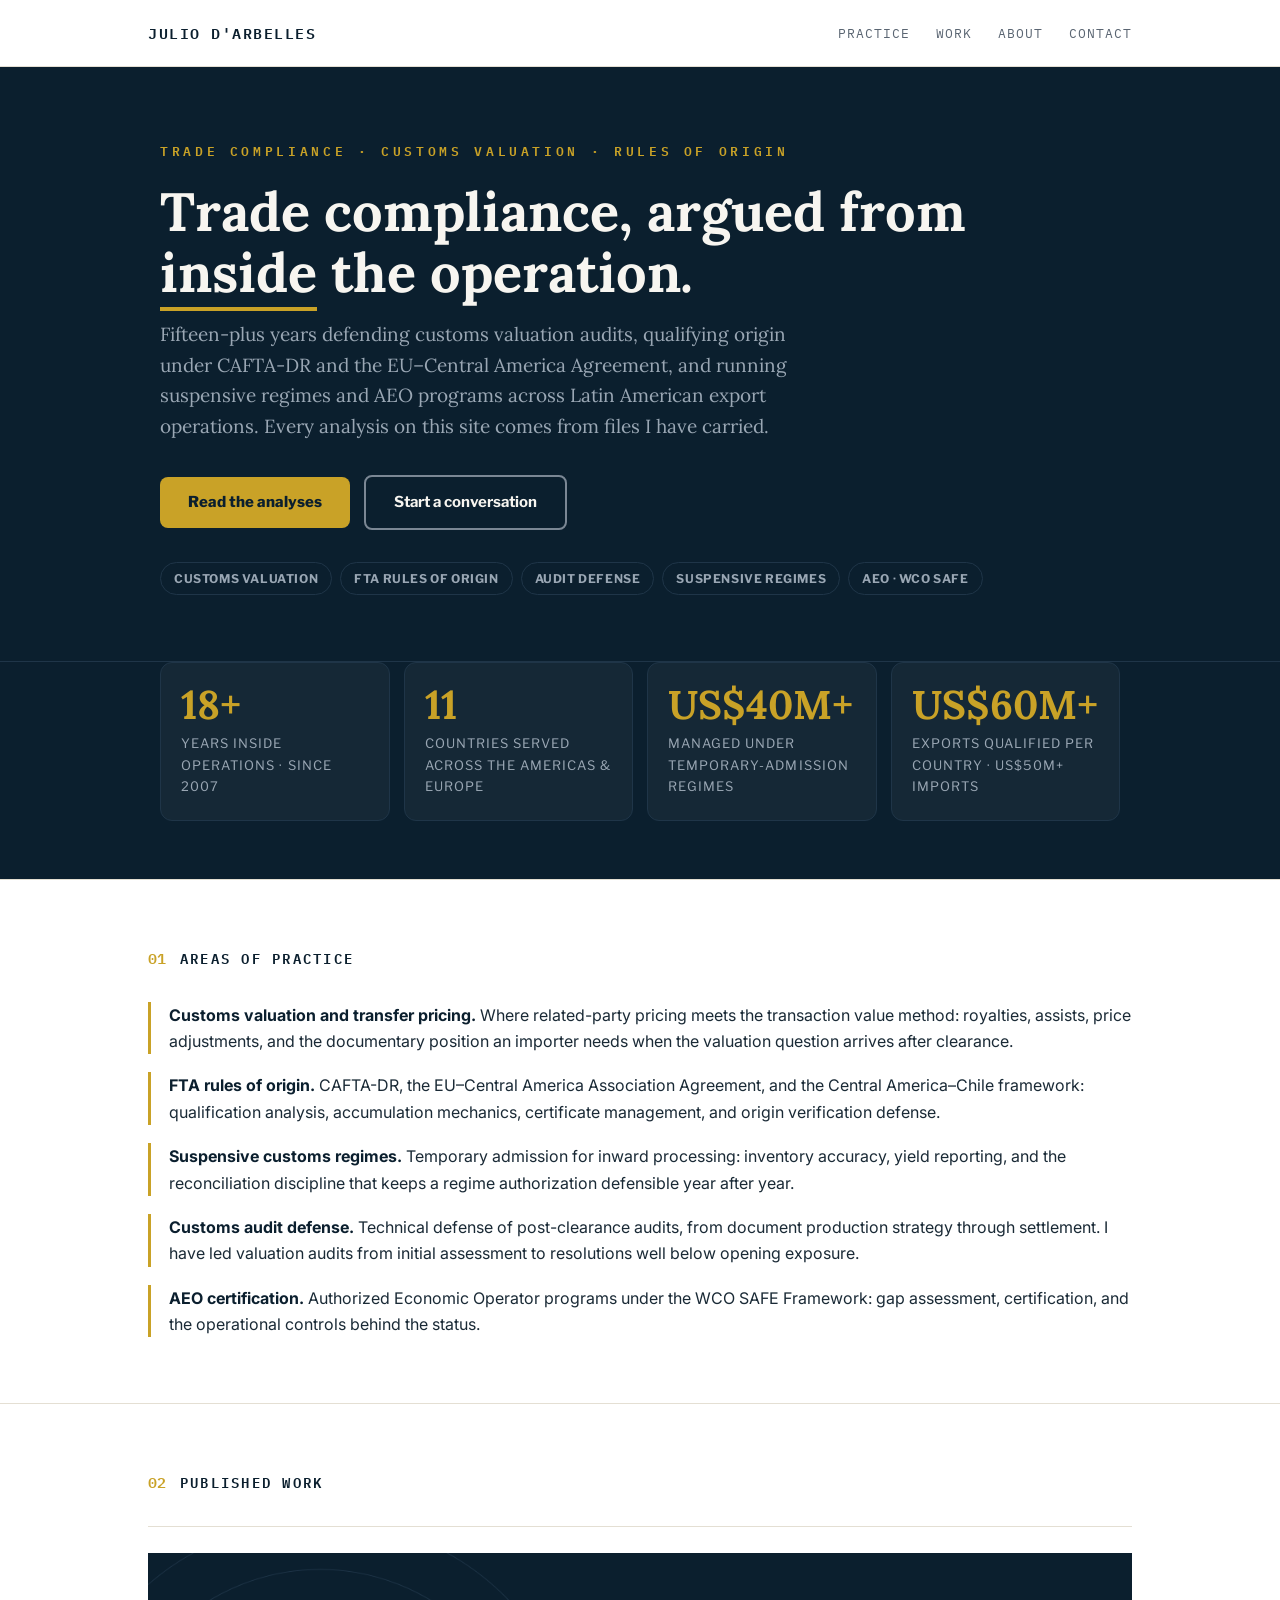
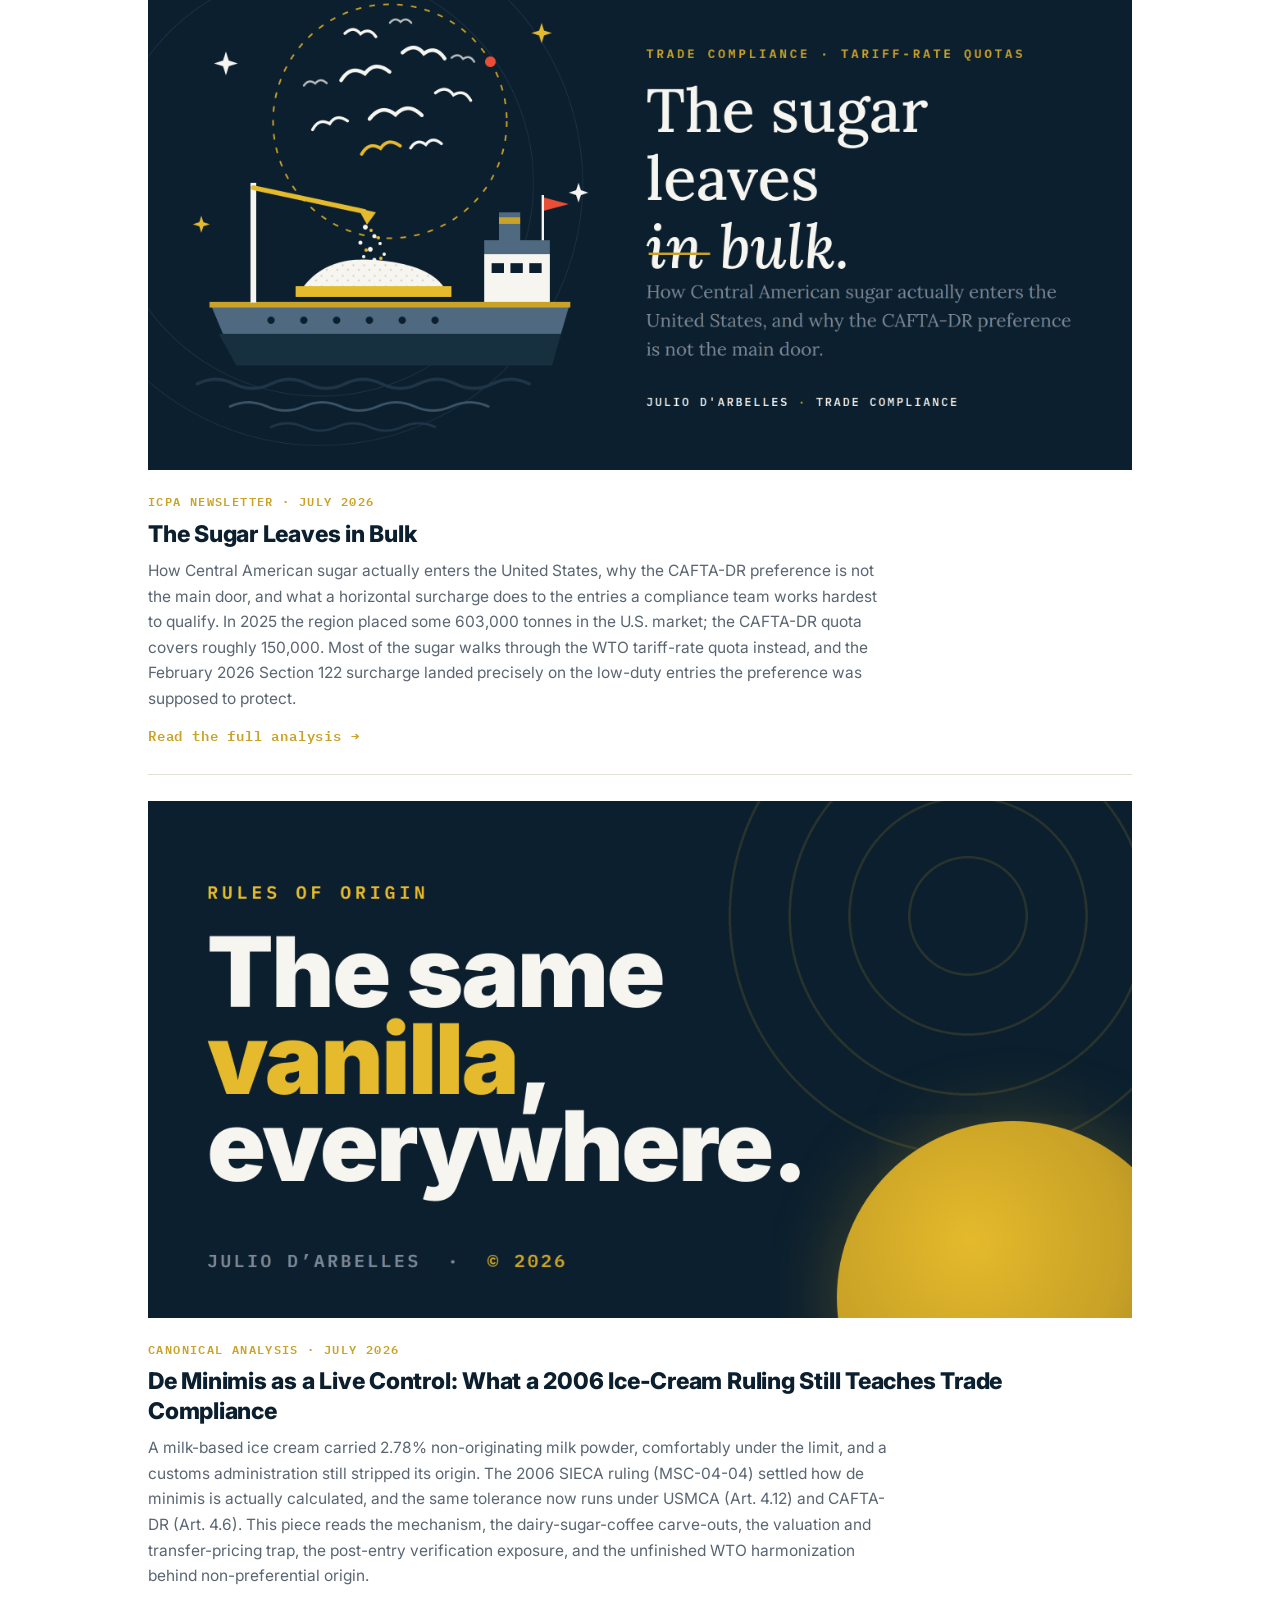
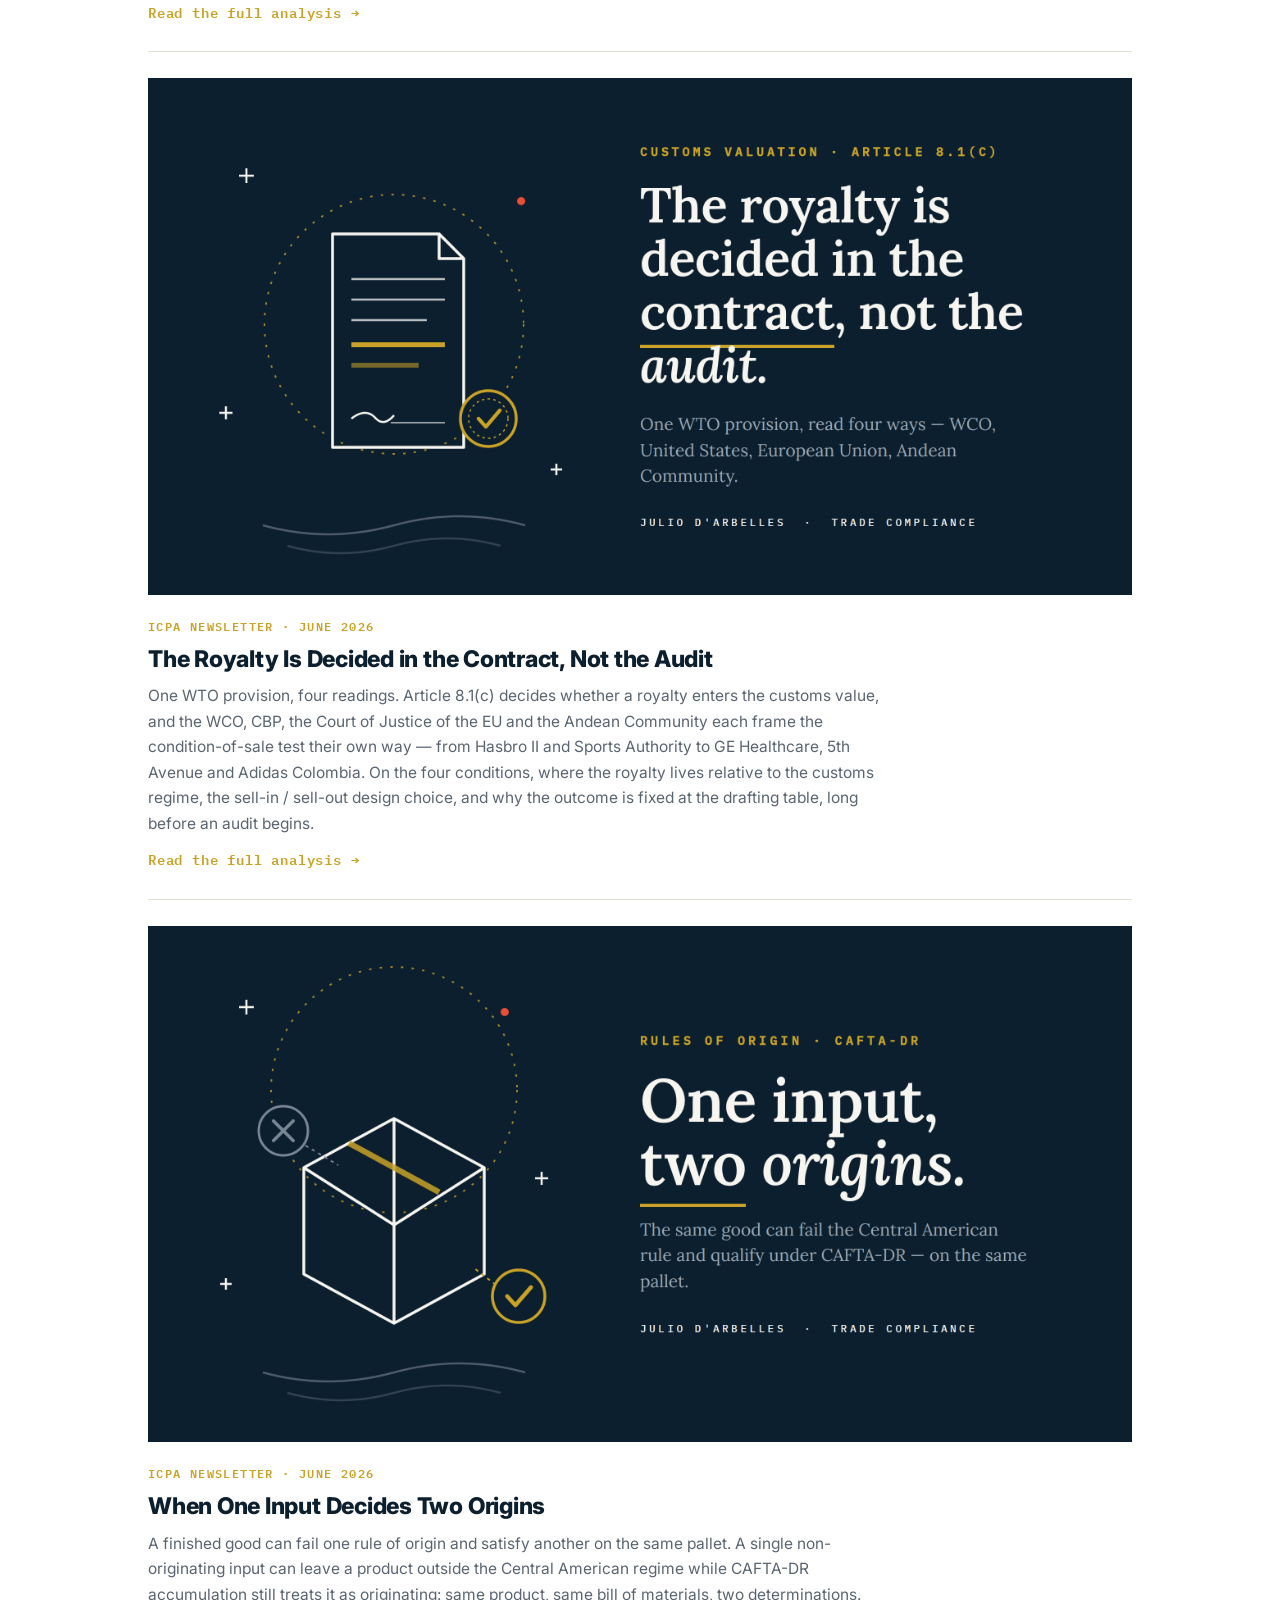
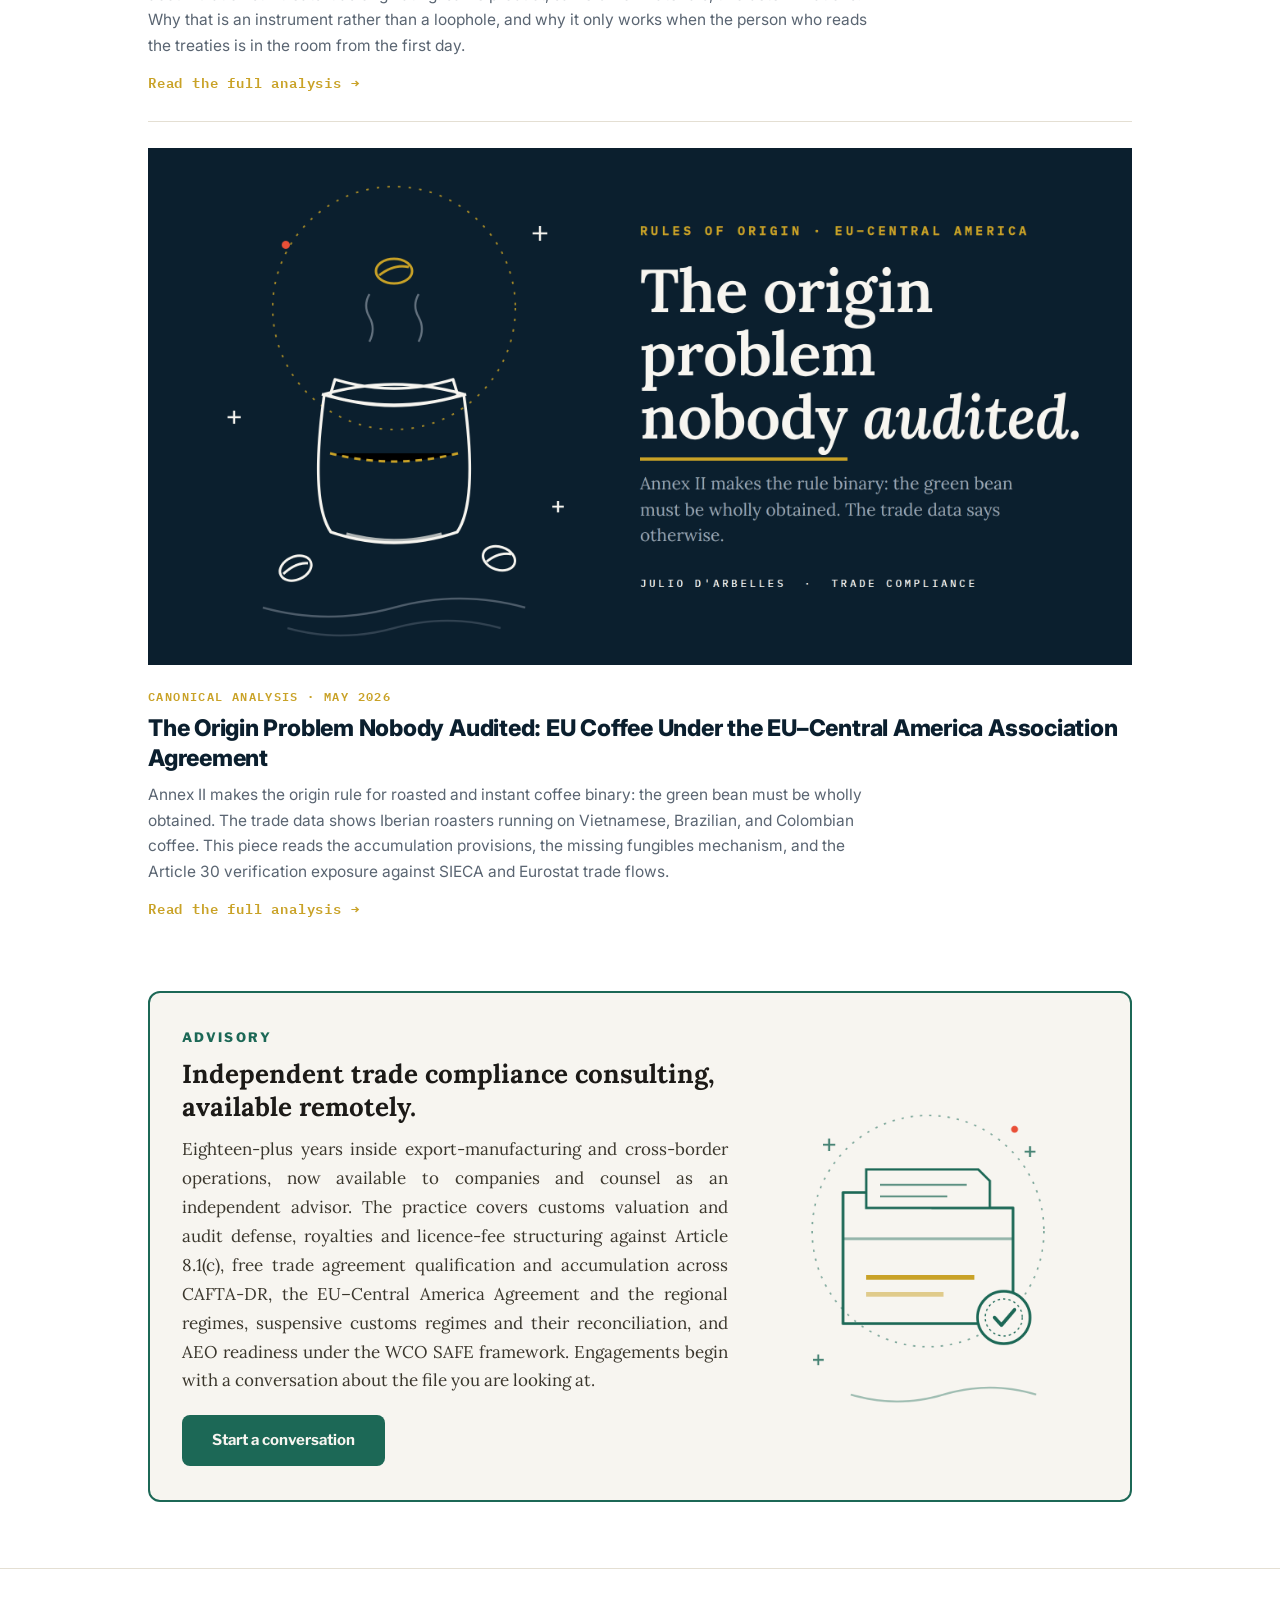
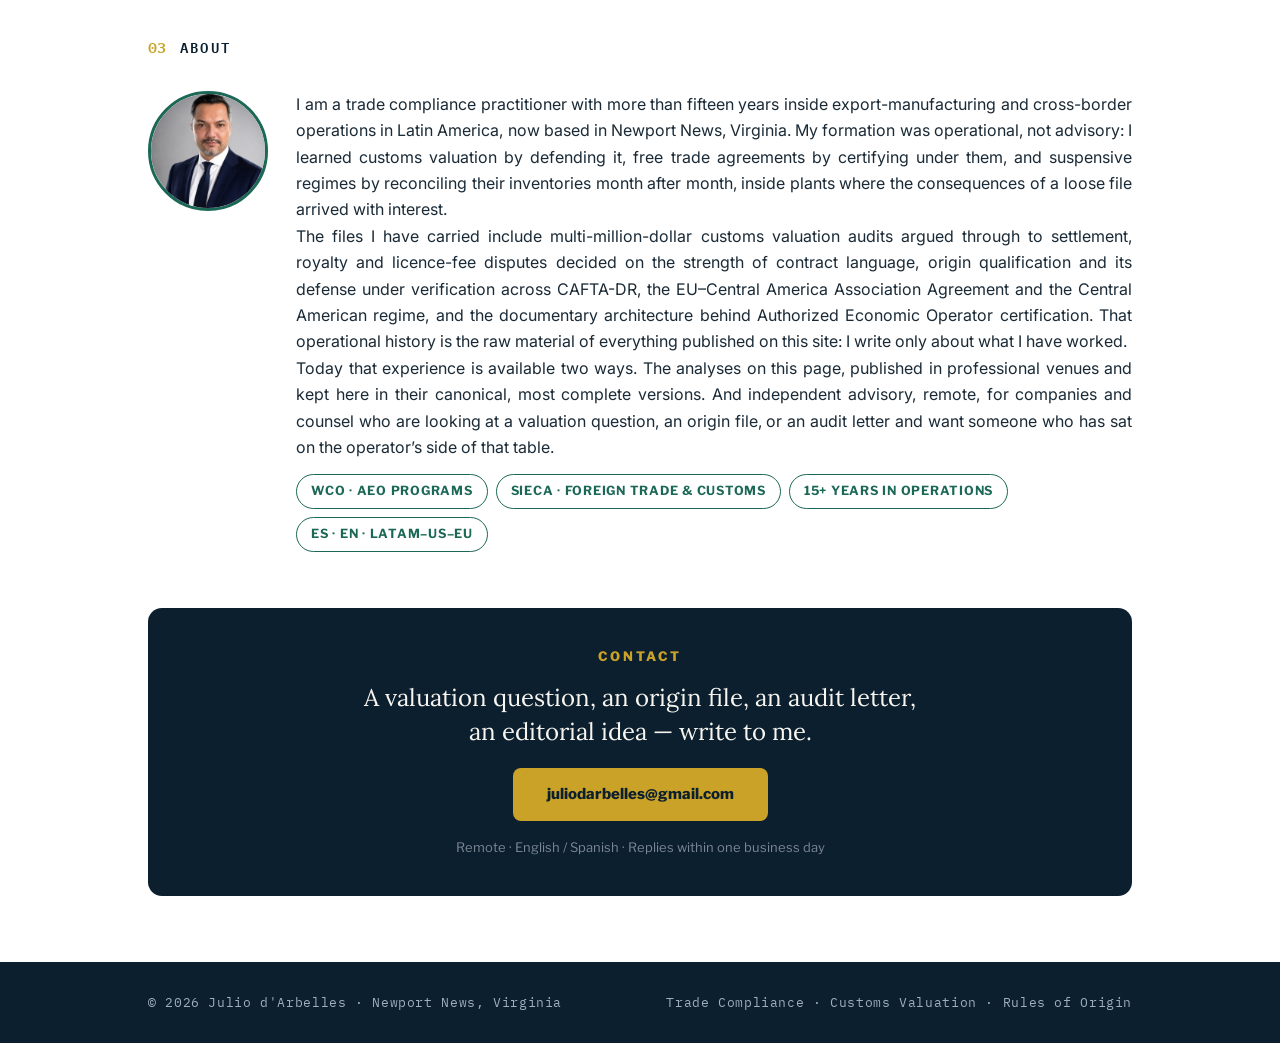
==== index.html @ 31cab841 "Add files via upload" ====
<!DOCTYPE html>

<html lang="en">
<head>
<meta charset="utf-8"/>
<meta content="width=device-width, initial-scale=1.0" name="viewport"/>
<title>Julio d'Arbelles — Trade Compliance · Customs Valuation · Rules of Origin</title>
<meta content="Julio d'Arbelles is a trade compliance practitioner specialized in customs valuation, FTA rules of origin (CAFTA-DR, EU–Central America Association Agreement), suspensive customs regimes, customs audit defense, and AEO certification." name="description"/>
<meta content="Julio d'Arbelles" name="author"/>
<meta content="-grRDMqv7C_BCleKpkDY3XU2n1XLF3HFQopnVKcxo4Q" name="google-site-verification"/>
<meta content="Julio d'Arbelles — Trade Compliance" property="og:title"/>
<meta content="Customs valuation, FTA rules of origin, and the audit trail behind preferential trade. Published analysis on CAFTA-DR and the EU–Central America Association Agreement." property="og:description"/>
<meta content="website" property="og:type"/>
<link href="https://juliodarbelles.github.io/" rel="canonical"/>
<link href="https://fonts.googleapis.com" rel="preconnect"/>
<link crossorigin="" href="https://fonts.gstatic.com" rel="preconnect"/>
<link href="https://fonts.googleapis.com/css2?family=Lora:ital,wght@0,400;0,600;0,700;1,400&amp;family=Libre+Franklin:wght@400;600;700;800&amp;display=swap" rel="stylesheet"/>
<link href="style.css" rel="stylesheet"/>
<script type="application/ld+json">
{
  "@context": "https://schema.org",
  "@type": "Person",
  "name": "Julio d'Arbelles",
  "jobTitle": "Trade Compliance Practitioner",
  "knowsAbout": ["Customs valuation", "Transfer pricing", "Rules of origin", "CAFTA-DR", "EU–Central America Association Agreement", "Suspensive customs regimes", "AEO certification", "Customs audit defense"],
  "sameAs": ["https://www.linkedin.com/in/juliodarbelles"],
  "address": { "@type": "PostalAddress", "addressLocality": "Newport News", "addressRegion": "VA", "addressCountry": "US" }
}
</script>
<meta content="Julio d'Arbelles — Trade Compliance · Customs Valuation · Rules of Origin" property="og:title"/><meta content="Canonical analyses on customs valuation, FTA rules of origin, tariff-rate quotas, and trade compliance across the Americas and Europe." property="og:description"/><meta content="https://juliodarbelles.github.io/site-card.png" property="og:image"/><meta content="website" property="og:type"/><link href="favicon.ico" rel="icon"/></head>
<body>
<header class="site">
<div class="wrap">
<div class="brand"><a href="index.html">JULIO D'ARBELLES</a></div>
<nav class="top">
<a href="#practice">Practice</a>
<a href="#work">Work</a>
<a href="#about">About</a>
<a href="#contact">Contact</a>
</nav>
</div>
</header>
<div class="hero-exec" style="background:#0B1F2E;padding:74px 24px 66px;">
<div style="max-width:960px;margin:0 auto;">
<div style="font-family:'IBM Plex Mono','Libre Franklin',monospace;font-size:13px;letter-spacing:.28em;color:#C9A227;font-weight:600;">TRADE COMPLIANCE · CUSTOMS VALUATION · RULES OF ORIGIN</div>
<h1 style="font-family:'Lora',serif;font-size:clamp(34px,5.4vw,54px);line-height:1.12;color:#F7F5F0;font-weight:700;margin:20px 0 16px;max-width:820px;">Trade compliance, argued from <span style="border-bottom:4px solid #C9A227;">inside</span> the operation<em>.</em></h1>
<div style="font-family:'Lora',serif;font-size:19px;line-height:1.6;color:#9AA7B4;max-width:680px;">Fifteen-plus years defending customs valuation audits, qualifying origin under CAFTA-DR and the EU–Central America Agreement, and running suspensive regimes and AEO programs across Latin American export operations. Every analysis on this site comes from files I have carried.</div>
<div style="margin-top:28px;">
<a href="#work" style="display:inline-block;margin:6px 10px 6px 0;padding:13px 28px;background:#C9A227;color:#0B1F2E;border-radius:8px;text-decoration:none;font-family:'Libre Franklin',sans-serif;font-weight:800;font-size:15px;">Read the analyses</a>
<a href="mailto:juliodarbelles@gmail.com?subject=Advisory%20inquiry" style="display:inline-block;margin:6px 0;padding:13px 28px;background:transparent;color:#F7F5F0;border:2px solid #7B8794;border-radius:8px;text-decoration:none;font-family:'Libre Franklin',sans-serif;font-weight:700;font-size:15px;">Start a conversation</a>
</div>
<div style="margin-top:26px;display:flex;flex-wrap:wrap;gap:8px;">
<span style="font-family:'Libre Franklin',sans-serif;font-size:12px;font-weight:700;letter-spacing:.05em;color:#9AA7B4;border:1px solid #1F3548;border-radius:999px;padding:6px 13px;">CUSTOMS VALUATION</span>
<span style="font-family:'Libre Franklin',sans-serif;font-size:12px;font-weight:700;letter-spacing:.05em;color:#9AA7B4;border:1px solid #1F3548;border-radius:999px;padding:6px 13px;">FTA RULES OF ORIGIN</span>
<span style="font-family:'Libre Franklin',sans-serif;font-size:12px;font-weight:700;letter-spacing:.05em;color:#9AA7B4;border:1px solid #1F3548;border-radius:999px;padding:6px 13px;">AUDIT DEFENSE</span>
<span style="font-family:'Libre Franklin',sans-serif;font-size:12px;font-weight:700;letter-spacing:.05em;color:#9AA7B4;border:1px solid #1F3548;border-radius:999px;padding:6px 13px;">SUSPENSIVE REGIMES</span>
<span style="font-family:'Libre Franklin',sans-serif;font-size:12px;font-weight:700;letter-spacing:.05em;color:#9AA7B4;border:1px solid #1F3548;border-radius:999px;padding:6px 13px;">AEO · WCO SAFE</span>
</div>
</div>
</div>
<div class="metrics" style="background:#0B1F2E;border-top:1px solid #1F3548;padding:0 24px 58px;">
<div style="max-width:960px;margin:0 auto;display:grid;grid-template-columns:repeat(auto-fit,minmax(180px,1fr));gap:14px;"><div style="background:rgba(247,245,240,.04);border:1px solid #1F3548;border-radius:12px;padding:22px 20px;">
<div style="font-family:'Lora',serif;font-size:40px;font-weight:700;color:#C9A227;line-height:1;">18+</div>
<div style="font-family:'Libre Franklin',sans-serif;font-size:13px;letter-spacing:.08em;color:#9AA7B4;margin-top:8px;">YEARS INSIDE OPERATIONS · SINCE 2007</div></div>
<div style="background:rgba(247,245,240,.04);border:1px solid #1F3548;border-radius:12px;padding:22px 20px;">
<div style="font-family:'Lora',serif;font-size:40px;font-weight:700;color:#C9A227;line-height:1;">11</div>
<div style="font-family:'Libre Franklin',sans-serif;font-size:13px;letter-spacing:.08em;color:#9AA7B4;margin-top:8px;">COUNTRIES SERVED ACROSS THE AMERICAS &amp; EUROPE</div></div>
<div style="background:rgba(247,245,240,.04);border:1px solid #1F3548;border-radius:12px;padding:22px 20px;">
<div style="font-family:'Lora',serif;font-size:40px;font-weight:700;color:#C9A227;line-height:1;">US$40M+</div>
<div style="font-family:'Libre Franklin',sans-serif;font-size:13px;letter-spacing:.08em;color:#9AA7B4;margin-top:8px;">MANAGED UNDER TEMPORARY-ADMISSION REGIMES</div></div>
<div style="background:rgba(247,245,240,.04);border:1px solid #1F3548;border-radius:12px;padding:22px 20px;">
<div style="font-family:'Lora',serif;font-size:40px;font-weight:700;color:#C9A227;line-height:1;">US$60M+</div>
<div style="font-family:'Libre Franklin',sans-serif;font-size:13px;letter-spacing:.08em;color:#9AA7B4;margin-top:8px;">EXPORTS QUALIFIED PER COUNTRY · US$50M+ IMPORTS</div></div></div>
</div>
<section id="practice">
<div class="wrap">
<div class="sec-head"><span class="sec-num">01</span><span class="sec-title">Areas of Practice</span></div>
<ul class="practice">
<li><strong>Customs valuation and transfer pricing.</strong> Where related-party pricing meets the transaction value method: royalties, assists, price adjustments, and the documentary position an importer needs when the valuation question arrives after clearance.</li>
<li><strong>FTA rules of origin.</strong> CAFTA-DR, the EU–Central America Association Agreement, and the Central America–Chile framework: qualification analysis, accumulation mechanics, certificate management, and origin verification defense.</li>
<li><strong>Suspensive customs regimes.</strong> Temporary admission for inward processing: inventory accuracy, yield reporting, and the reconciliation discipline that keeps a regime authorization defensible year after year.</li>
<li><strong>Customs audit defense.</strong> Technical defense of post-clearance audits, from document production strategy through settlement. I have led valuation audits from initial assessment to resolutions well below opening exposure.</li>
<li><strong>AEO certification.</strong> Authorized Economic Operator programs under the WCO SAFE Framework: gap assessment, certification, and the operational controls behind the status.</li>
</ul>
</div>
</section>
<section id="work">
<div class="wrap">
<div class="sec-head"><span class="sec-num">02</span><span class="sec-title">Published Work</span></div>
<div class="featured">
<a href="the-sugar-leaves-in-bulk.html" rel="noopener">
<img alt="The Sugar Leaves in Bulk — seagulls wheeling over the open hold of a bulk carrier loading Central American sugar" src="sugar-cover.png" style="width:100%;height:auto;display:block;margin:0 0 22px;"/>
</a>
<div class="meta">ICPA Newsletter · July 2026</div>
<div class="title"><a href="the-sugar-leaves-in-bulk.html" rel="noopener">The Sugar Leaves in Bulk</a></div>
<div class="desc">How Central American sugar actually enters the United States, why the CAFTA-DR preference is not the main door, and what a horizontal surcharge does to the entries a compliance team works hardest to qualify. In 2025 the region placed some 603,000 tonnes in the U.S. market; the CAFTA-DR quota covers roughly 150,000. Most of the sugar walks through the WTO tariff-rate quota instead, and the February 2026 Section 122 surcharge landed precisely on the low-duty entries the preference was supposed to protect.</div>
<a class="readlink" href="the-sugar-leaves-in-bulk.html" rel="noopener">Read the full analysis →</a>
</div>
<div class="featured"><a href="de-minimis-a-live-control.html"><img alt="De Minimis as a Live Control — the tolerance rule illustrated in the Trust Authority visual line" src="de-minimis-cover.png" style="width:100%;height:auto;display:block;margin:0 0 22px;"/></a>
<div class="meta">Canonical Analysis · July 2026</div>
<div class="title"><a href="de-minimis-a-live-control.html">De Minimis as a Live Control: What a 2006 Ice-Cream Ruling Still Teaches Trade Compliance</a></div>
<div class="desc">A milk-based ice cream carried 2.78% non-originating milk powder, comfortably under the limit, and a customs administration still stripped its origin. The 2006 SIECA ruling (MSC-04-04) settled how de minimis is actually calculated, and the same tolerance now runs under USMCA (Art. 4.12) and CAFTA-DR (Art. 4.6). This piece reads the mechanism, the dairy-sugar-coffee carve-outs, the valuation and transfer-pricing trap, the post-entry verification exposure, and the unfinished WTO harmonization behind non-preferential origin.</div>
<a class="readlink" href="de-minimis-a-live-control.html">Read the full analysis →</a>
</div>
<div class="featured">
<a href="the-royalty-is-decided-in-the-contract.html"><img alt="The royalty is decided in the contract, not the audit — cover" src="royalty-cover.png" style="width:100%;height:auto;display:block;margin:0 0 22px;"/></a>
<div class="meta">ICPA NEWSLETTER · JUNE 2026</div>
<div class="title"><a href="the-royalty-is-decided-in-the-contract.html">The Royalty Is Decided in the Contract, Not the Audit</a></div>
<div class="desc">One WTO provision, four readings. Article 8.1(c) decides whether a royalty enters the customs value, and the WCO, CBP, the Court of Justice of the EU and the Andean Community each frame the condition-of-sale test their own way — from Hasbro II and Sports Authority to GE Healthcare, 5th Avenue and Adidas Colombia. On the four conditions, where the royalty lives relative to the customs regime, the sell-in / sell-out design choice, and why the outcome is fixed at the drafting table, long before an audit begins.</div>
<a class="readlink" href="the-royalty-is-decided-in-the-contract.html">Read the full analysis →</a>
</div><div class="featured"><a href="when-one-input-decides-two-origins.html"><img alt="One input, two origins — an isometric carton judged under two origin regimes" src="two-origins-cover.png" style="width:100%;height:auto;display:block;margin:0 0 22px;"/></a>
<div class="meta">ICPA Newsletter · June 2026</div>
<div class="title"><a href="when-one-input-decides-two-origins.html" rel="noopener">When One Input Decides Two Origins</a></div>
<div class="desc">A finished good can fail one rule of origin and satisfy another on the same pallet. A single non-originating input can leave a product outside the Central American regime while CAFTA-DR accumulation still treats it as originating: same product, same bill of materials, two determinations. Why that is an instrument rather than a loophole, and why it only works when the person who reads the treaties is in the room from the first day.</div>
<a class="readlink" href="when-one-input-decides-two-origins.html" rel="noopener">Read the full analysis →</a>
</div>
<div class="featured"><a href="eu-central-america-coffee-origin.html"><img alt="The origin problem nobody audited — a coffee sack and beans under the EU–Central America Agreement" src="coffee-cover.png" style="width:100%;height:auto;display:block;margin:0 0 22px;"/></a>
<div class="meta">Canonical Analysis · May 2026</div>
<div class="title"><a href="eu-central-america-coffee-origin.html">The Origin Problem Nobody Audited: EU Coffee Under the EU–Central America Association Agreement</a></div>
<div class="desc">Annex II makes the origin rule for roasted and instant coffee binary: the green bean must be wholly obtained. The trade data shows Iberian roasters running on Vietnamese, Brazilian, and Colombian coffee. This piece reads the accumulation provisions, the missing fungibles mechanism, and the Article 30 verification exposure against SIECA and Eurostat trade flows.</div>
<a class="readlink" href="eu-central-america-coffee-origin.html">Read the full analysis →</a>
</div>
<div class="advisory" id="advisory" style="margin-top:44px;padding:34px 32px;border:2px solid #1C6856;border-radius:12px;background:#F7F5F0;">
<div style="display:flex;gap:30px;align-items:center;flex-wrap:wrap;">
<div style="flex:1.5;min-width:300px;">
<div style="font-family:'Libre Franklin',sans-serif;font-weight:800;letter-spacing:.18em;font-size:13px;color:#1C6856;text-transform:uppercase;">Advisory</div>
<div style="font-family:'Lora',serif;font-size:26px;font-weight:700;color:#1C1A17;margin:10px 0 12px;line-height:1.25;">Independent trade compliance consulting, available remotely.</div>
<div style="font-family:'Lora',serif;font-size:17px;line-height:1.7;color:#3a362c;text-align:justify;">
Eighteen-plus years inside export-manufacturing and cross-border operations, now available to companies and counsel as an independent advisor. The practice covers customs valuation and audit defense, royalties and licence-fee structuring against Article 8.1(c), free trade agreement qualification and accumulation across CAFTA-DR, the EU–Central America Agreement and the regional regimes, suspensive customs regimes and their reconciliation, and AEO readiness under the WCO SAFE framework. Engagements begin with a conversation about the file you are looking at.
</div>
<div style="margin-top:20px;">
<a href="mailto:juliodarbelles@gmail.com?subject=Advisory%20inquiry%20%E2%80%94%20juliodarbelles.github.io" style="display:inline-block;padding:13px 30px;background:#1C6856;color:#F7F5F0;border-radius:8px;text-decoration:none;font-family:'Libre Franklin',sans-serif;font-weight:700;font-size:15px;">Start a conversation</a>
</div>
</div>
<div style="flex:1;min-width:220px;max-width:340px;margin:0 auto;">
<img alt="A compliance file with a highlighted clause and a verification seal" src="advisory-art.png" style="width:100%;height:auto;display:block;"/>
</div>
</div>
</div>
</div>
</section>
<section id="about">
<div class="wrap">
<div class="sec-head"><span class="sec-num">03</span><span class="sec-title">About</span></div>
<div class="bio-modern" style="display:flex;gap:28px;align-items:flex-start;flex-wrap:wrap;">
<img alt="Julio d'Arbelles" src="author_1.jpg" style="width:120px;height:120px;border-radius:50%;object-fit:cover;border:3px solid #1C6856;flex:0 0 120px;"/>
<div style="flex:1;min-width:280px;">
<p class="body" style="margin-top:0;;text-align:justify;">I am a trade compliance practitioner with more than fifteen years inside export-manufacturing and cross-border operations in Latin America, now based in Newport News, Virginia. My formation was operational, not advisory: I learned customs valuation by defending it, free trade agreements by certifying under them, and suspensive regimes by reconciling their inventories month after month, inside plants where the consequences of a loose file arrived with interest.</p>
<p class="body" style="text-align:justify;">The files I have carried include multi-million-dollar customs valuation audits argued through to settlement, royalty and licence-fee disputes decided on the strength of contract language, origin qualification and its defense under verification across CAFTA-DR, the EU–Central America Association Agreement and the Central American regime, and the documentary architecture behind Authorized Economic Operator certification. That operational history is the raw material of everything published on this site: I write only about what I have worked.</p>
<p class="body" style="text-align:justify;">Today that experience is available two ways. The analyses on this page, published in professional venues and kept here in their canonical, most complete versions. And independent advisory, remote, for companies and counsel who are looking at a valuation question, an origin file, or an audit letter and want someone who has sat on the operator’s side of that table.</p>
<div style="margin-top:14px;display:flex;flex-wrap:wrap;gap:8px;">
<span style="font-family:'Libre Franklin',sans-serif;font-size:12.5px;font-weight:700;letter-spacing:.06em;color:#1C6856;border:1.5px solid #1C6856;border-radius:999px;padding:6px 14px;">WCO · AEO PROGRAMS</span>
<span style="font-family:'Libre Franklin',sans-serif;font-size:12.5px;font-weight:700;letter-spacing:.06em;color:#1C6856;border:1.5px solid #1C6856;border-radius:999px;padding:6px 14px;">SIECA · FOREIGN TRADE &amp; CUSTOMS</span>
<span style="font-family:'Libre Franklin',sans-serif;font-size:12.5px;font-weight:700;letter-spacing:.06em;color:#1C6856;border:1.5px solid #1C6856;border-radius:999px;padding:6px 14px;">15+ YEARS IN OPERATIONS</span>
<span style="font-family:'Libre Franklin',sans-serif;font-size:12.5px;font-weight:700;letter-spacing:.06em;color:#1C6856;border:1.5px solid #1C6856;border-radius:999px;padding:6px 14px;">ES · EN · LATAM–US–EU</span>
</div>
</div>
</div>
<div class="contact-block" id="contact" style="margin-top:56px;padding:38px 32px;border-radius:14px;background:#0B1F2E;text-align:center;">
<div style="font-family:'Libre Franklin',sans-serif;font-weight:800;letter-spacing:.2em;font-size:13px;color:#C9A227;text-transform:uppercase;">Contact</div>
<div style="font-family:'Lora',serif;font-size:24px;color:#F7F5F0;margin:14px auto 8px;max-width:560px;line-height:1.4;">A valuation question, an origin file, an audit letter, an editorial idea — write to me.</div>
<div style="margin-top:20px;">
<a href="mailto:juliodarbelles@gmail.com?subject=Contact%20%E2%80%94%20juliodarbelles.github.io" style="display:inline-block;padding:14px 34px;background:#C9A227;color:#0B1F2E;border-radius:8px;text-decoration:none;font-family:'Libre Franklin',sans-serif;font-weight:800;font-size:15px;">juliodarbelles@gmail.com</a>
</div>
<div style="font-family:'Libre Franklin',sans-serif;font-size:13px;color:#7B8794;margin-top:16px;">Remote · English / Spanish · Replies within one business day</div>
</div></div>
</section>
<footer class="site">
<div class="wrap">
<span>© 2026 Julio d'Arbelles · Newport News, Virginia</span>
<span>Trade Compliance · Customs Valuation · Rules of Origin</span>
</div>
</footer>
</body>
</html>
---- style.css ----
/* Julio d'Arbelles — Trust Authority system.
   One stylesheet for the whole site: homepage + article pages.
   Fonts: Inter (text) + IBM Plex Mono (labels). */
@import url('https://fonts.googleapis.com/css2?family=Inter:wght@400;500;600;700;800;900&family=IBM+Plex+Mono:wght@500;600&display=swap');

:root{
  --navy:#0B1F2E; --ink:#1A2A36; --gold:#C9A227; --goldb:#E5BA2C;
  --goldd:#8a6f18; --slate:#5A6572; --hair:#E4DFD3; --cream:#F7F5F0;
}
*{margin:0;padding:0;box-sizing:border-box;}
html{scroll-behavior:smooth;}
body{font-family:'Inter',system-ui,-apple-system,sans-serif;color:var(--ink);background:#fff;line-height:1.65;-webkit-font-smoothing:antialiased;text-rendering:optimizeLegibility;}
a{color:var(--goldd);text-decoration:none;}
a:hover{text-decoration:underline;}
.wrap{max-width:1040px;margin:0 auto;padding:0 28px;}

/* ---------- Header ---------- */
header.site{background:#fff;border-bottom:1px solid var(--hair);position:sticky;top:0;z-index:30;}
header.site .wrap{display:flex;align-items:center;justify-content:space-between;height:66px;}
.brand a{font-family:'IBM Plex Mono',monospace;font-weight:600;letter-spacing:.1em;color:var(--navy);font-size:15px;}
.brand a:hover{text-decoration:none;color:var(--goldd);}
nav.top{display:flex;gap:26px;}
nav.top a{font-family:'IBM Plex Mono',monospace;font-size:12.5px;letter-spacing:.08em;text-transform:uppercase;color:var(--slate);}
nav.top a:hover{color:var(--gold);text-decoration:none;}

/* ---------- Hero (dark) ---------- */
.hero{background:var(--navy);color:#fff;position:relative;overflow:hidden;}
.hero::after{content:"";position:absolute;top:-220px;right:-200px;width:660px;height:660px;border-radius:50%;
  background:repeating-radial-gradient(circle at center,transparent 0 76px,rgba(201,162,39,.13) 76px 78px);pointer-events:none;}
.hero .wrap{position:relative;z-index:2;padding:82px 28px 92px;}
.hero .kicker{font-family:'IBM Plex Mono',monospace;font-weight:600;letter-spacing:.2em;text-transform:uppercase;font-size:13px;color:var(--goldb);}
h1.display{font-weight:900;font-size:clamp(34px,5.4vw,58px);line-height:1.04;letter-spacing:-.02em;color:#F7F5F0;margin:22px 0 0;max-width:17ch;}
.standfirst{font-size:clamp(16px,2vw,19px);line-height:1.62;color:#C7D0D8;margin-top:24px;max-width:68ch;}
.readlink{font-family:'IBM Plex Mono',monospace;font-weight:600;letter-spacing:.06em;color:var(--gold);}
.hero .readlink{display:inline-block;margin-top:28px;color:var(--goldb);}

/* ---------- Sections ---------- */
section{padding:66px 0;border-top:1px solid var(--hair);}
.sec-head{display:flex;align-items:baseline;gap:14px;margin-bottom:30px;}
.sec-num{font-family:'IBM Plex Mono',monospace;font-weight:600;color:var(--gold);font-size:15px;}
.sec-title{font-family:'IBM Plex Mono',monospace;font-weight:600;letter-spacing:.16em;text-transform:uppercase;font-size:14px;color:var(--navy);}

ul.practice{list-style:none;display:grid;gap:18px;}
ul.practice li{padding-left:18px;border-left:3px solid var(--gold);font-size:16px;color:var(--ink);}
ul.practice li strong{color:var(--navy);}

/* ---------- Work ---------- */
.featured{padding:26px 0;border-top:1px solid var(--hair);}
#work .featured:first-of-type{border-top:none;padding-top:6px;}
.featured .meta,ul.work .meta{font-family:'IBM Plex Mono',monospace;font-weight:600;letter-spacing:.12em;text-transform:uppercase;font-size:11.5px;color:var(--gold);}
.featured .title{margin:9px 0 9px;}
.featured .title a{font-weight:800;font-size:23px;line-height:1.22;letter-spacing:-.01em;color:var(--navy);}
.featured .title a:hover{color:var(--goldd);text-decoration:none;}
.featured .desc{color:var(--slate);font-size:15.5px;max-width:74ch;}
.featured .readlink{display:inline-block;margin-top:12px;font-size:13.5px;}

ul.work{list-style:none;display:grid;gap:24px;margin-top:36px;border-top:2px solid var(--gold);padding-top:30px;}
ul.work .title{margin:6px 0 6px;}
ul.work .title a{font-weight:700;font-size:18px;color:var(--navy);}
ul.work .title a:hover{color:var(--goldd);text-decoration:none;}
ul.work .desc{color:var(--slate);font-size:14.5px;max-width:74ch;}

/* ---------- About ---------- */
.bio{display:flex;gap:28px;align-items:flex-start;}
.bio img{width:104px;height:104px;border-radius:50%;object-fit:cover;border:3px solid var(--gold);flex:0 0 104px;}
.bio .body{font-size:16px;margin-bottom:14px;color:var(--ink);}
.contact-line{margin-top:18px;font-family:'IBM Plex Mono',monospace;font-size:13px;color:var(--slate);}

/* ---------- Footer ---------- */
footer.site{background:var(--navy);color:#9FB0BC;}
footer.site .wrap{display:flex;justify-content:space-between;gap:16px;flex-wrap:wrap;padding:30px 28px;
  font-family:'IBM Plex Mono',monospace;font-size:12.5px;letter-spacing:.05em;}
footer.site a{color:var(--goldb);}

/* ---------- Article pages ---------- */
article.piece{padding-bottom:84px;}
.a-hero{width:100%;background:var(--navy);}
.a-hero img{display:block;width:100%;max-width:1040px;margin:0 auto;}
article.piece .wrap{max-width:764px;}
.a-kicker{font-family:'IBM Plex Mono',monospace;font-weight:600;letter-spacing:.2em;text-transform:uppercase;font-size:12px;color:var(--gold);margin-top:54px;}
article.piece h1{font-weight:900;font-size:clamp(30px,5vw,46px);line-height:1.06;letter-spacing:-.02em;color:var(--navy);margin:14px 0 0;}
.a-standfirst{font-size:clamp(17px,2.4vw,21px);line-height:1.5;color:var(--slate);margin-top:16px;}
.a-byline{font-family:'IBM Plex Mono',monospace;font-size:13px;color:var(--slate);margin-top:22px;padding:16px 0;border-top:1px solid var(--hair);border-bottom:1px solid var(--hair);}
.a-author{display:flex;align-items:center;gap:15px;margin-top:22px;padding:16px 0;border-top:1px solid var(--hair);border-bottom:1px solid var(--hair);}
.a-author img{width:58px;height:58px;border-radius:50%;object-fit:cover;border:2px solid var(--gold);flex:0 0 58px;}
.a-author .name{font-weight:700;font-size:15px;color:var(--navy);}
.a-author .meta{font-size:12.5px;color:var(--slate);line-height:1.5;}
article.piece h2{font-weight:700;font-size:24px;color:var(--navy);margin:38px 0 12px;padding-left:15px;border-left:4px solid var(--gold);line-height:1.2;}
article.piece p{font-size:18px;line-height:1.72;margin:0 0 18px;color:var(--ink);}
em.reg{font-style:italic;color:var(--goldd);}
.a-note{margin-top:46px;padding:24px 26px;background:var(--cream);border-left:4px solid var(--gold);border-radius:0 10px 10px 0;font-size:14px;line-height:1.6;color:var(--slate);}
.a-note .lbl{display:block;font-family:'IBM Plex Mono',monospace;font-weight:600;letter-spacing:.16em;text-transform:uppercase;font-size:11px;color:var(--gold);margin-bottom:10px;}

/* ---------- Mobile ---------- */
@media(max-width:640px){
  header.site .wrap{height:auto;padding:14px 22px;flex-direction:column;gap:10px;align-items:flex-start;}
  nav.top{gap:16px;flex-wrap:wrap;}
  .hero .wrap{padding:58px 22px 64px;}
  section{padding:48px 0;}
  .bio{flex-direction:column;gap:18px;}
  article.piece p{font-size:17px;}
}
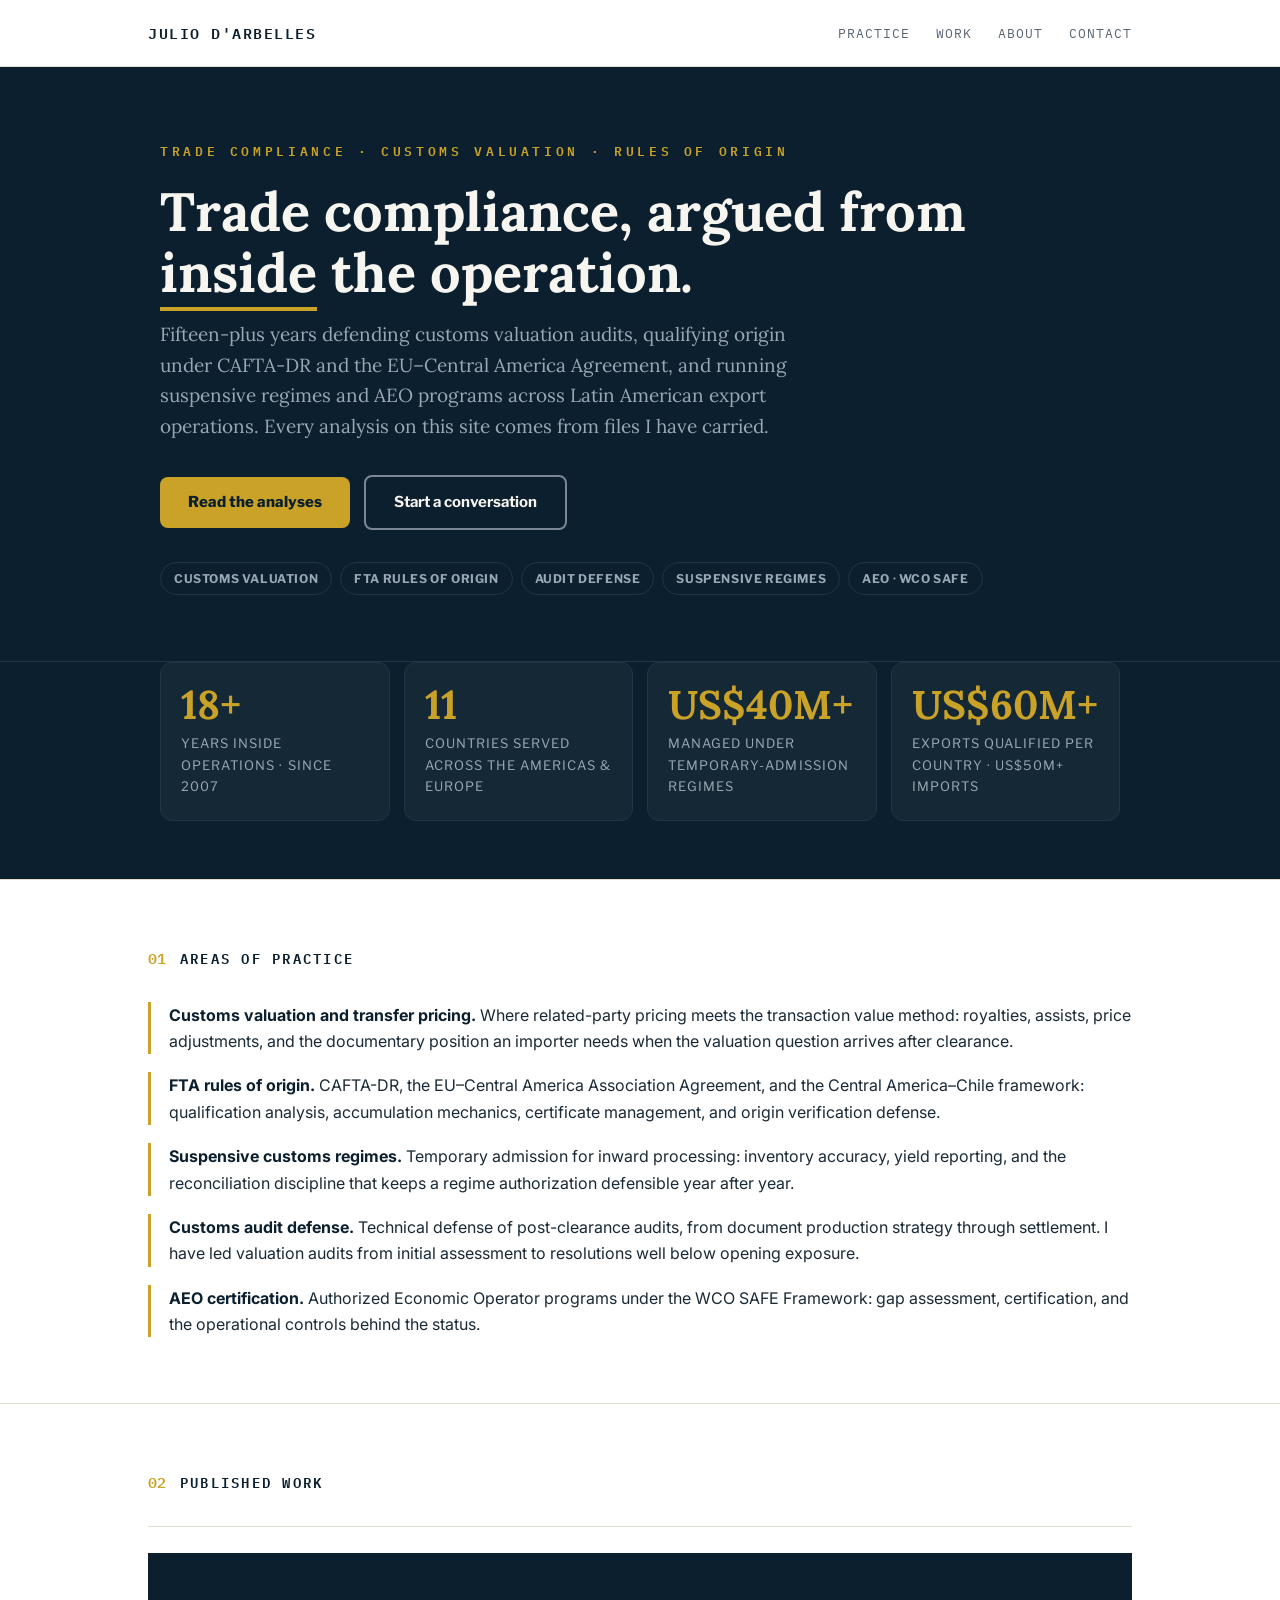
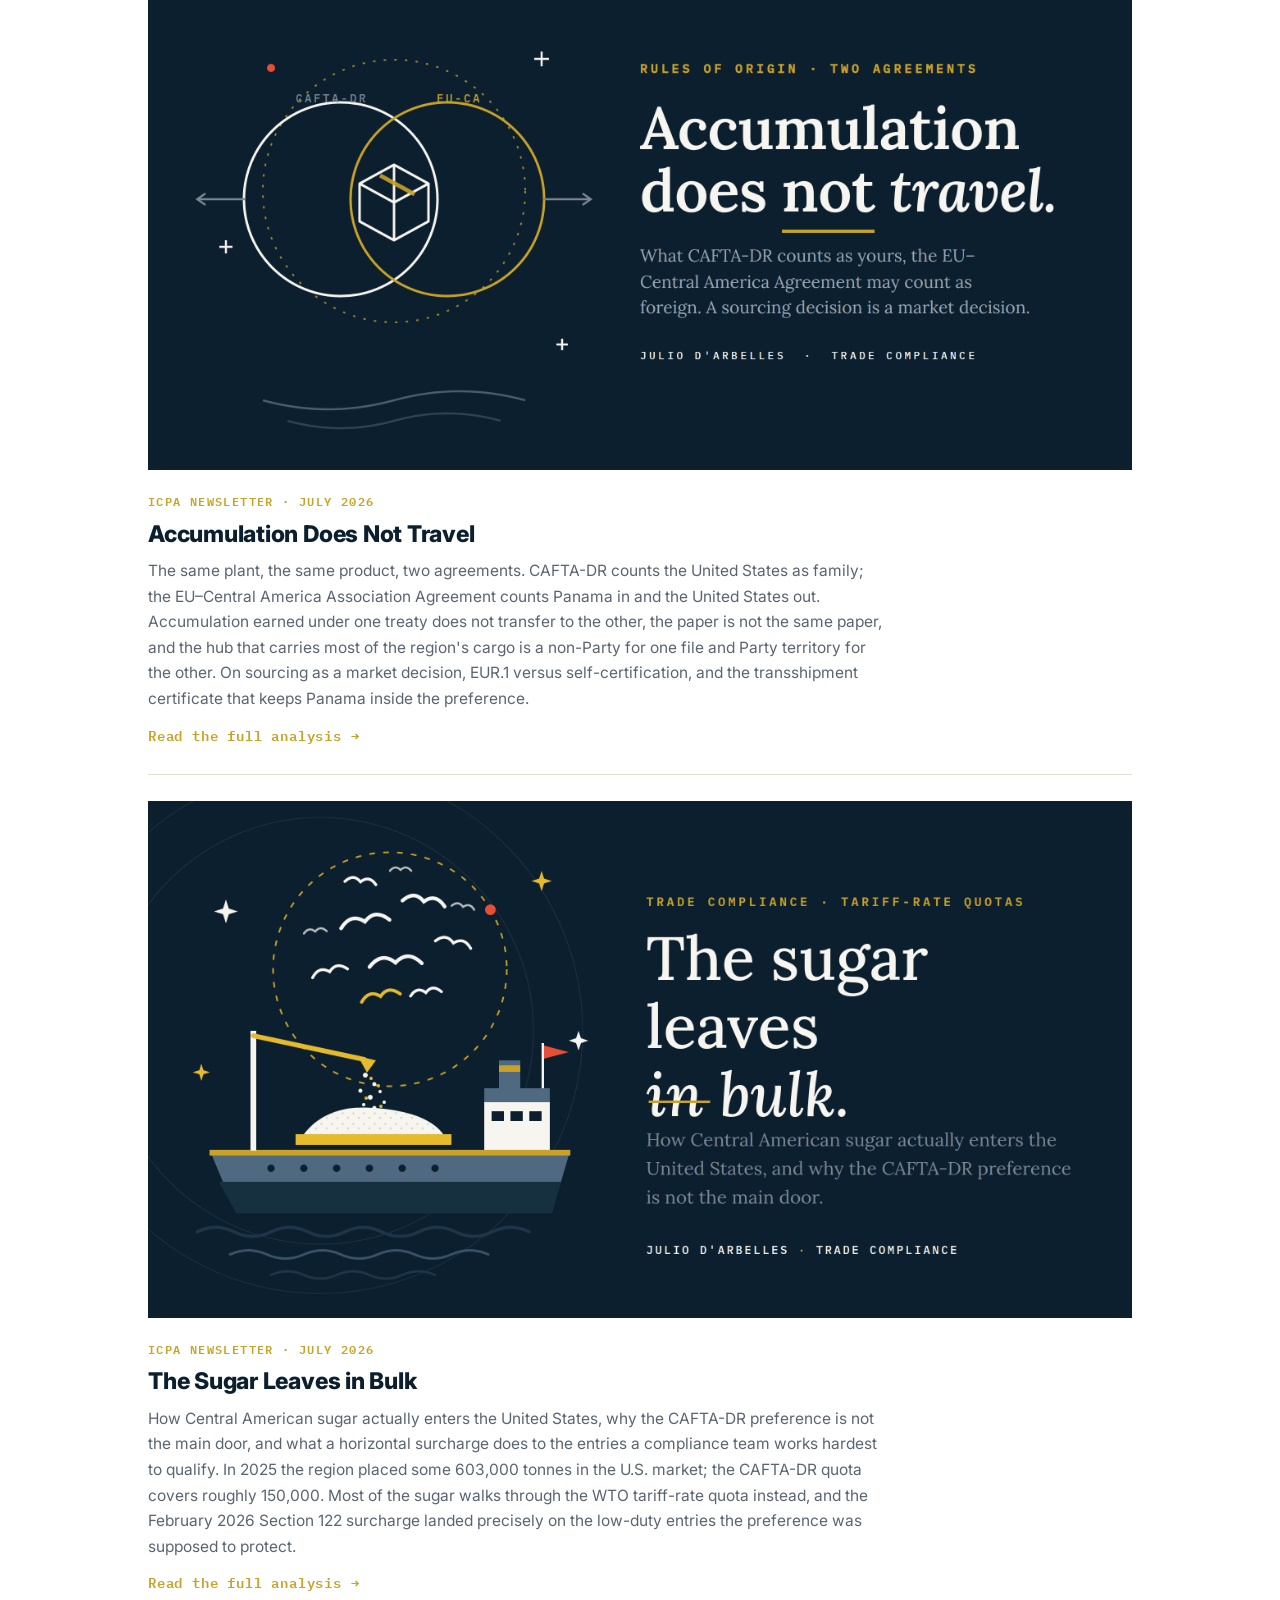
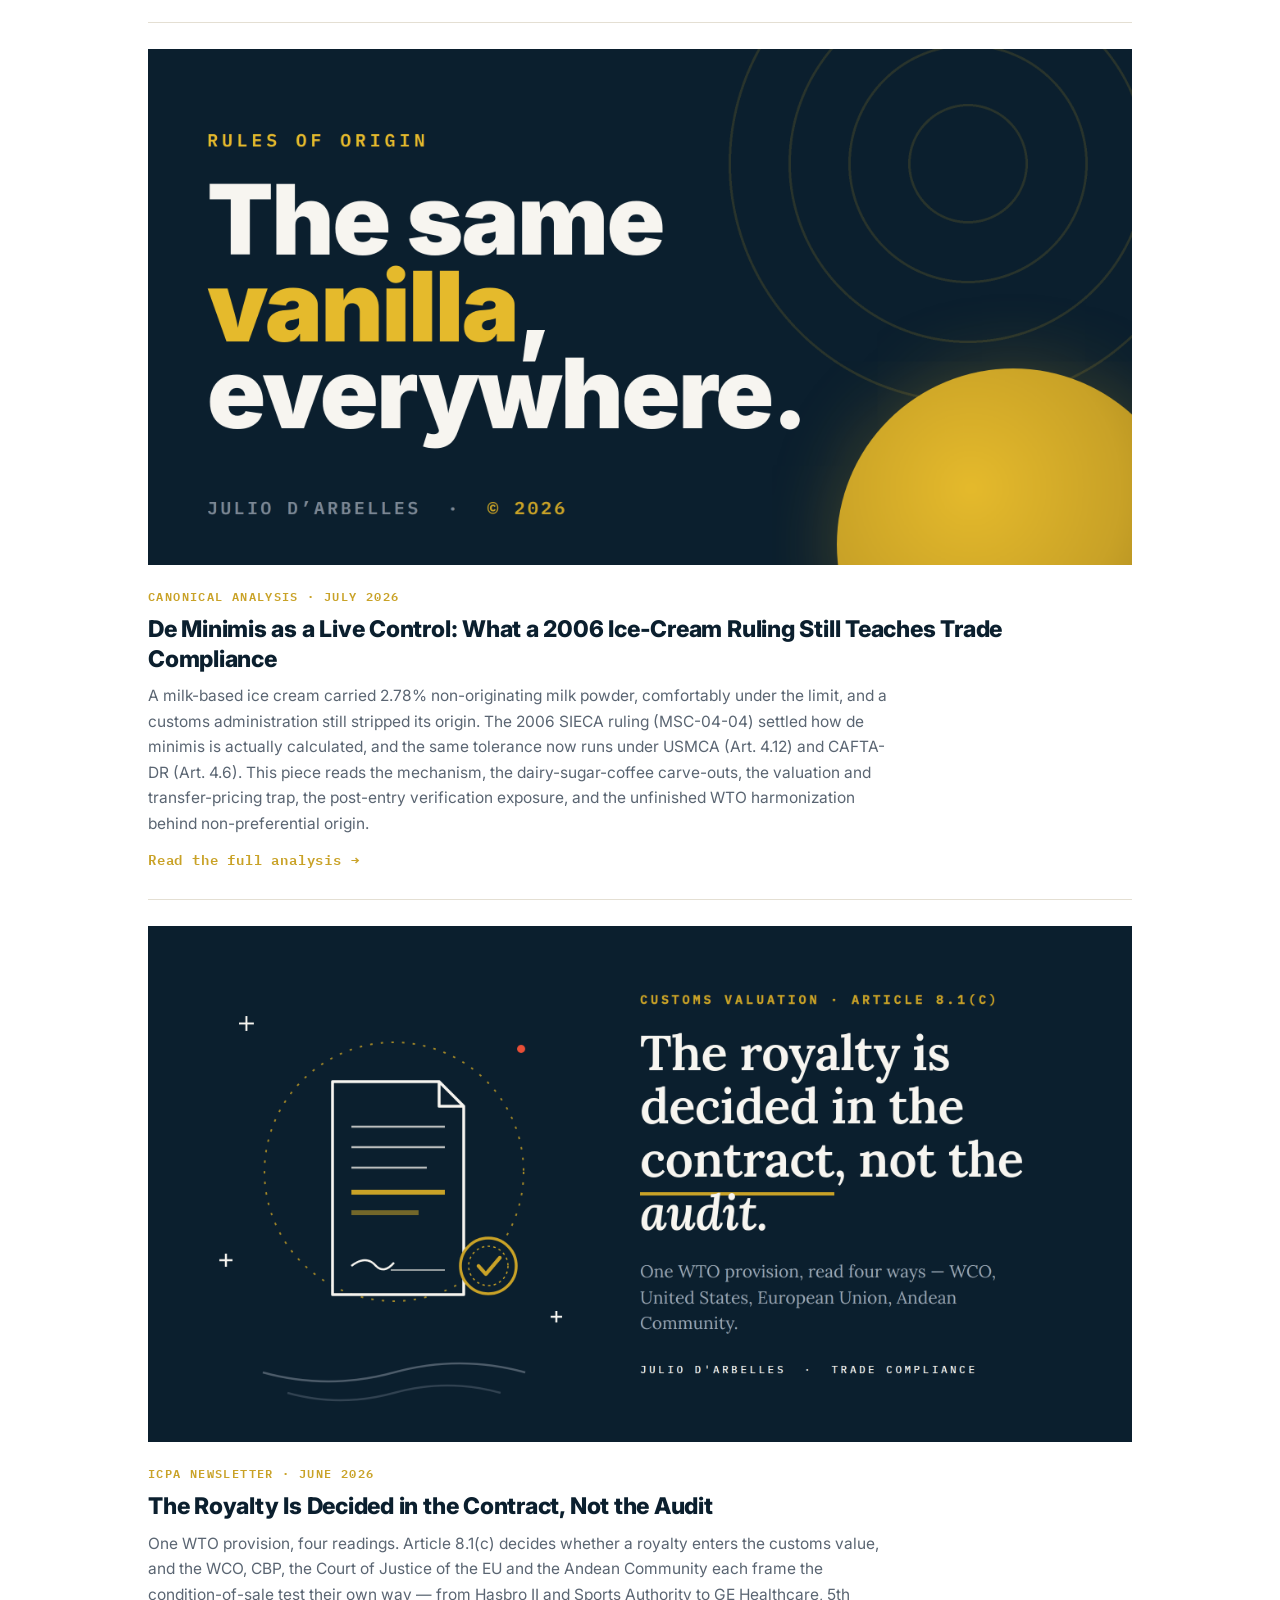
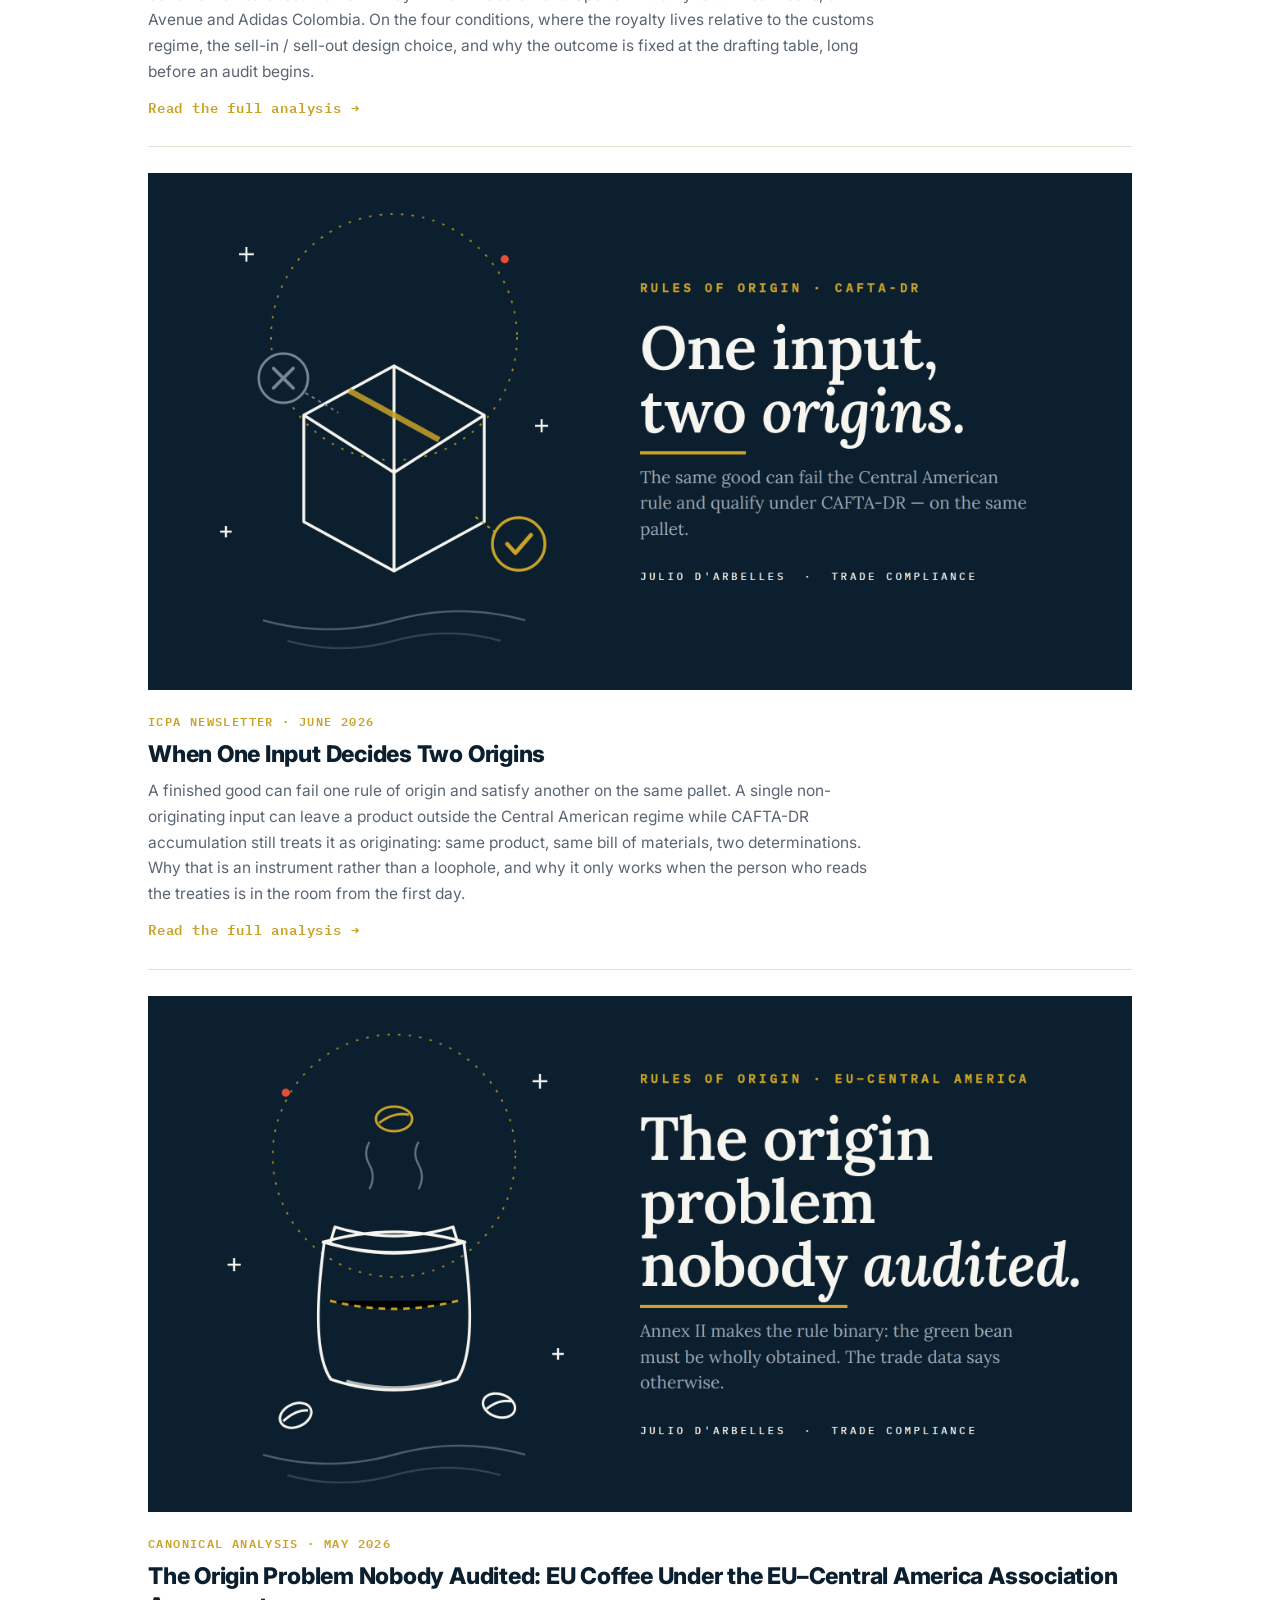
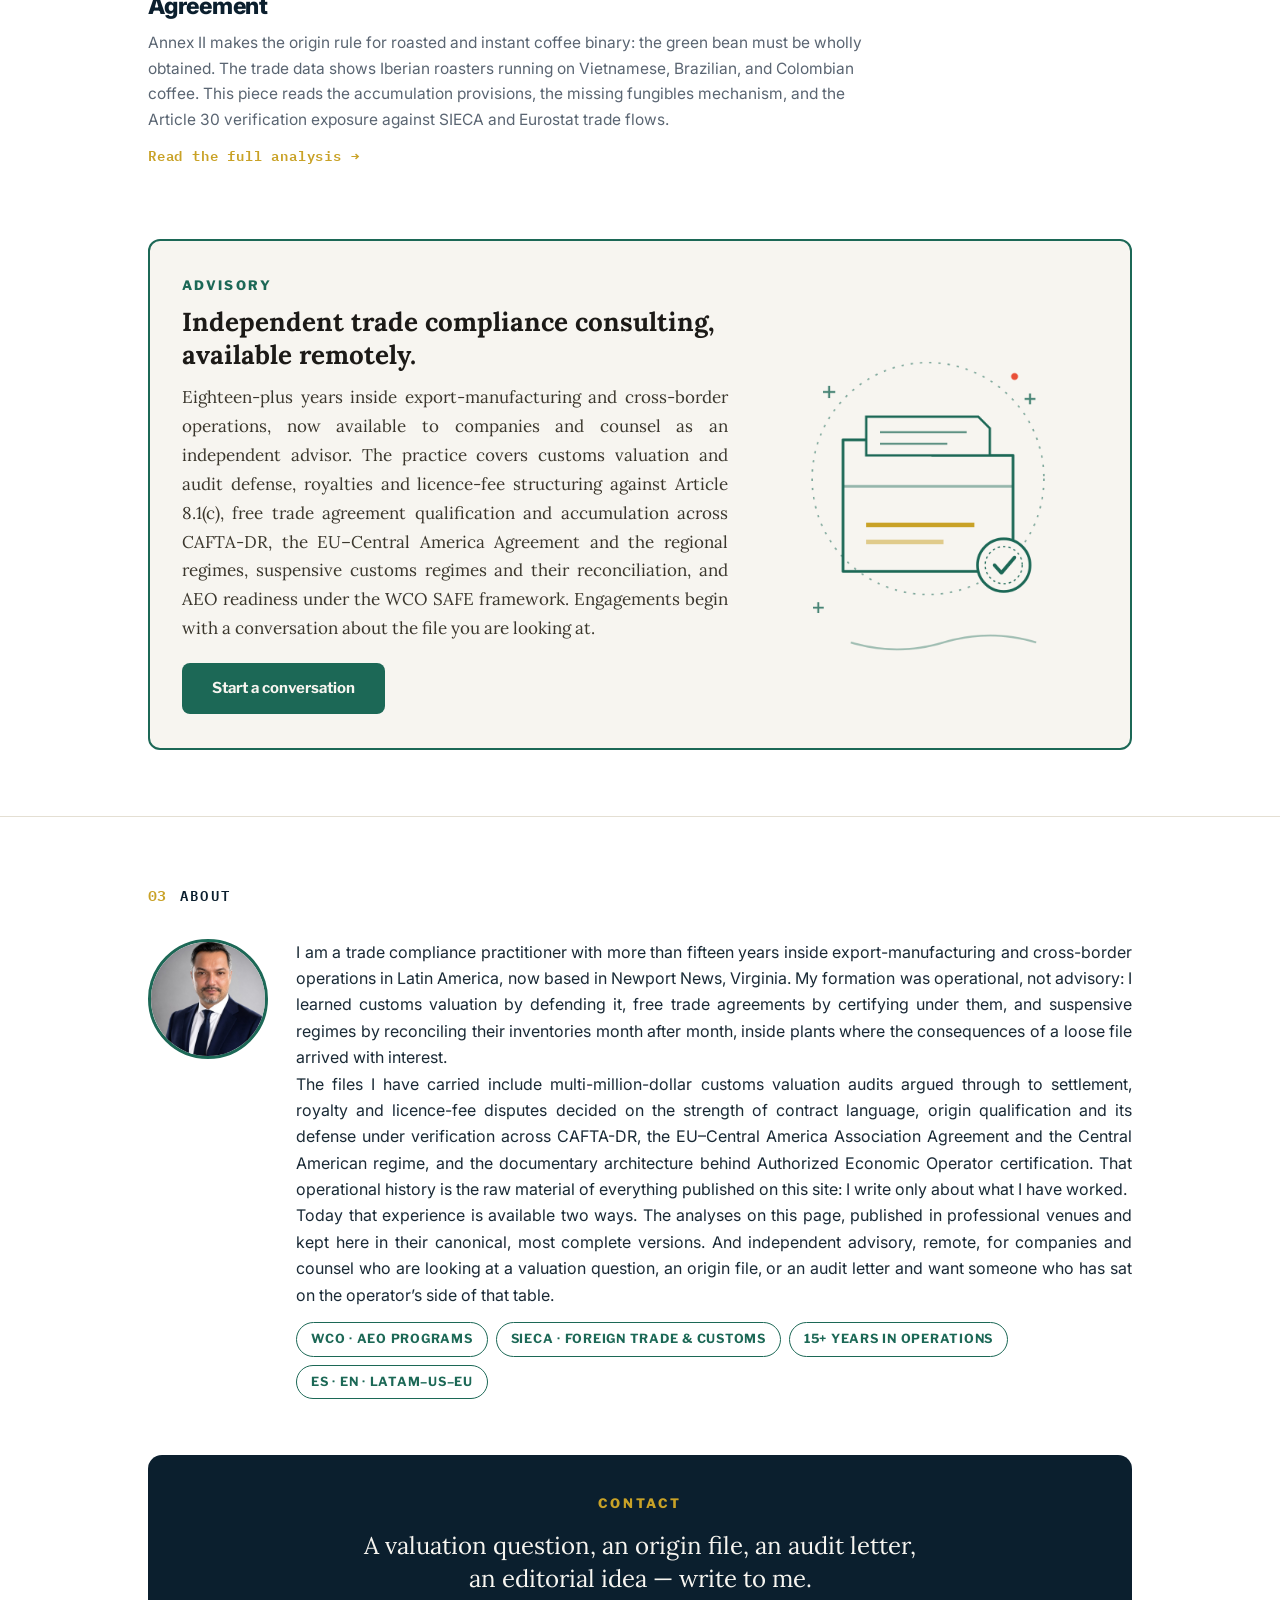
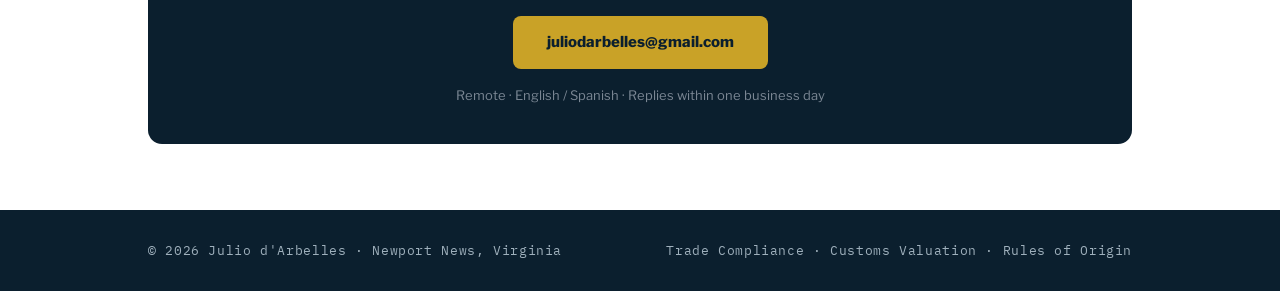
==== commit ae904471: "Add files via upload" ====
--- a/index.html
+++ b/index.html
@@ -88,6 +88,12 @@
 <div class="wrap">
 <div class="sec-head"><span class="sec-num">02</span><span class="sec-title">Published Work</span></div>
 <div class="featured">
+<a href="accumulation-does-not-travel.html"><img alt="Accumulation does not travel — cover" src="accumulation-cover.png" style="width:100%;height:auto;display:block;margin:0 0 22px;"/></a>
+<div class="meta">ICPA NEWSLETTER · JULY 2026</div>
+<div class="title"><a href="accumulation-does-not-travel.html">Accumulation Does Not Travel</a></div>
+<div class="desc">The same plant, the same product, two agreements. CAFTA-DR counts the United States as family; the EU–Central America Association Agreement counts Panama in and the United States out. Accumulation earned under one treaty does not transfer to the other, the paper is not the same paper, and the hub that carries most of the region's cargo is a non-Party for one file and Party territory for the other. On sourcing as a market decision, EUR.1 versus self-certification, and the transshipment certificate that keeps Panama inside the preference.</div>
+<a class="readlink" href="accumulation-does-not-travel.html">Read the full analysis →</a>
+</div><div class="featured">
 <a href="the-sugar-leaves-in-bulk.html" rel="noopener">
 <img alt="The Sugar Leaves in Bulk — seagulls wheeling over the open hold of a bulk carrier loading Central American sugar" src="sugar-cover.png" style="width:100%;height:auto;display:block;margin:0 0 22px;"/>
 </a>
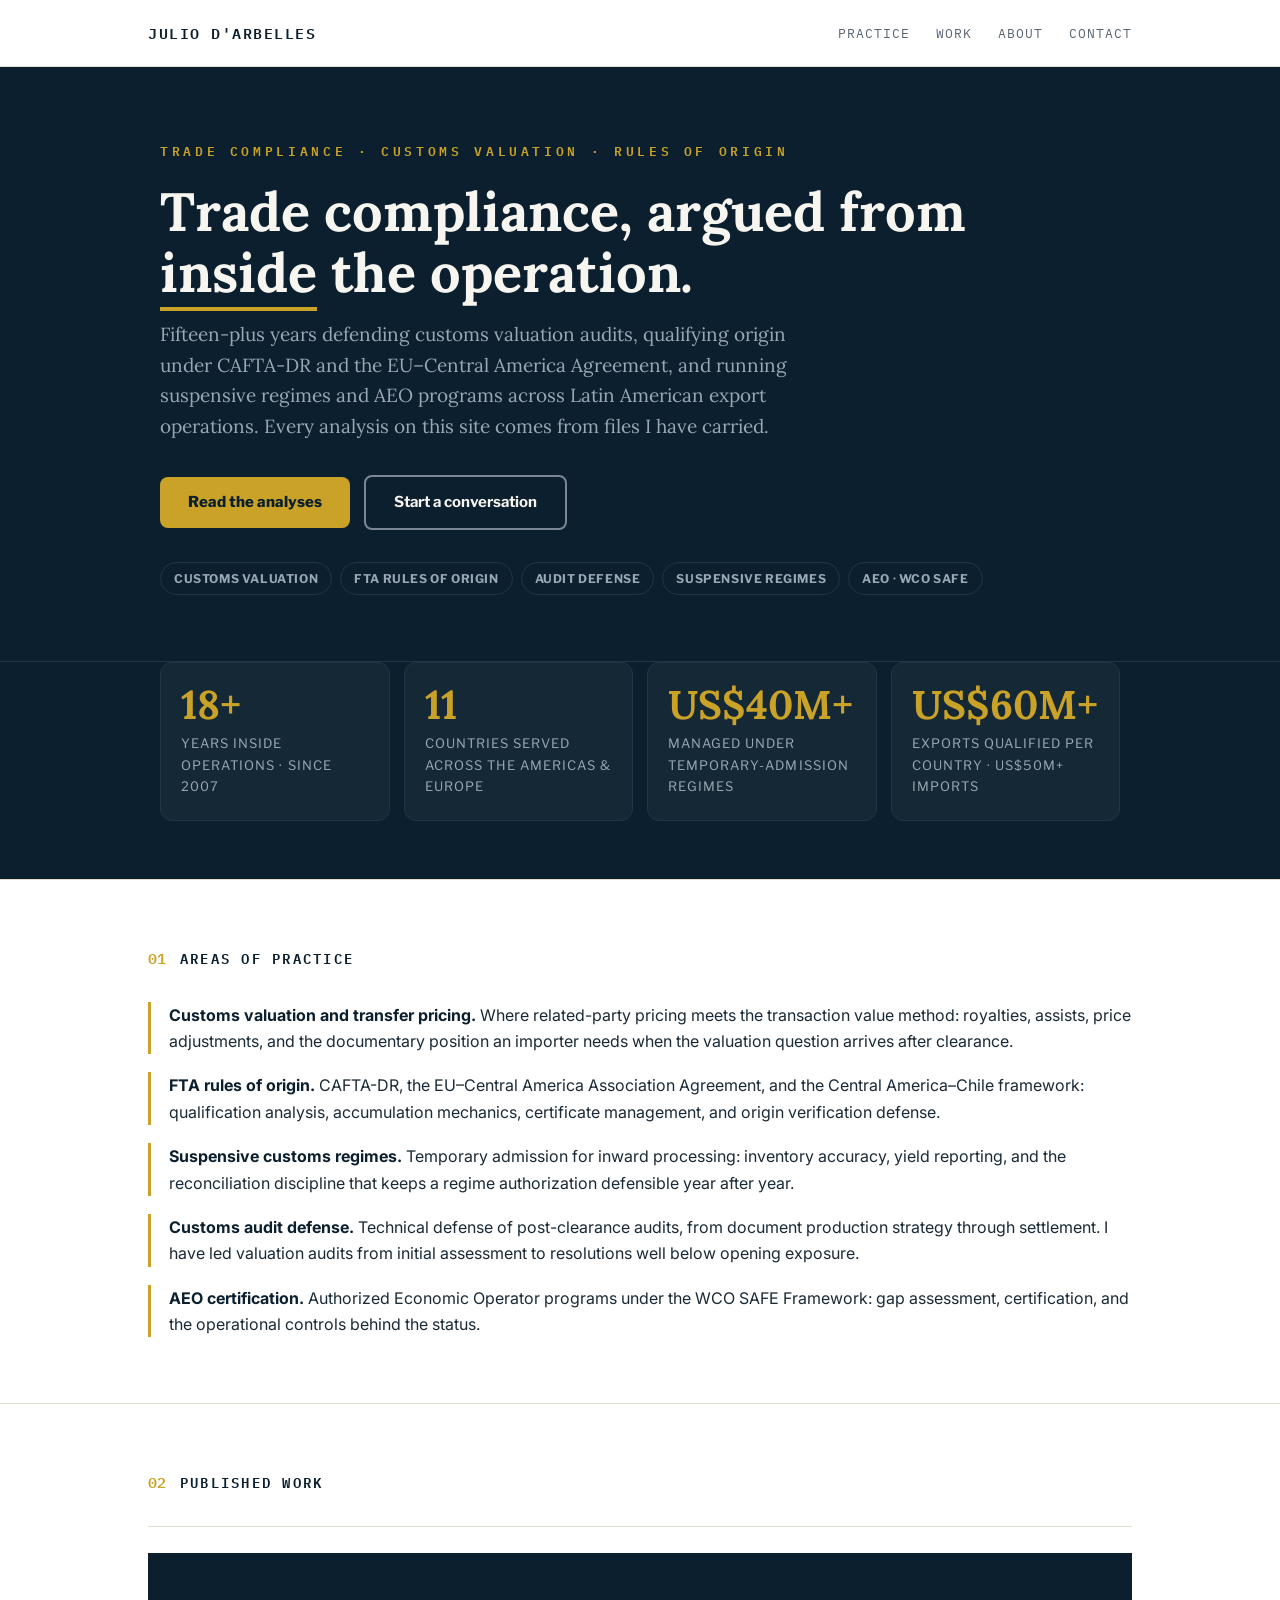
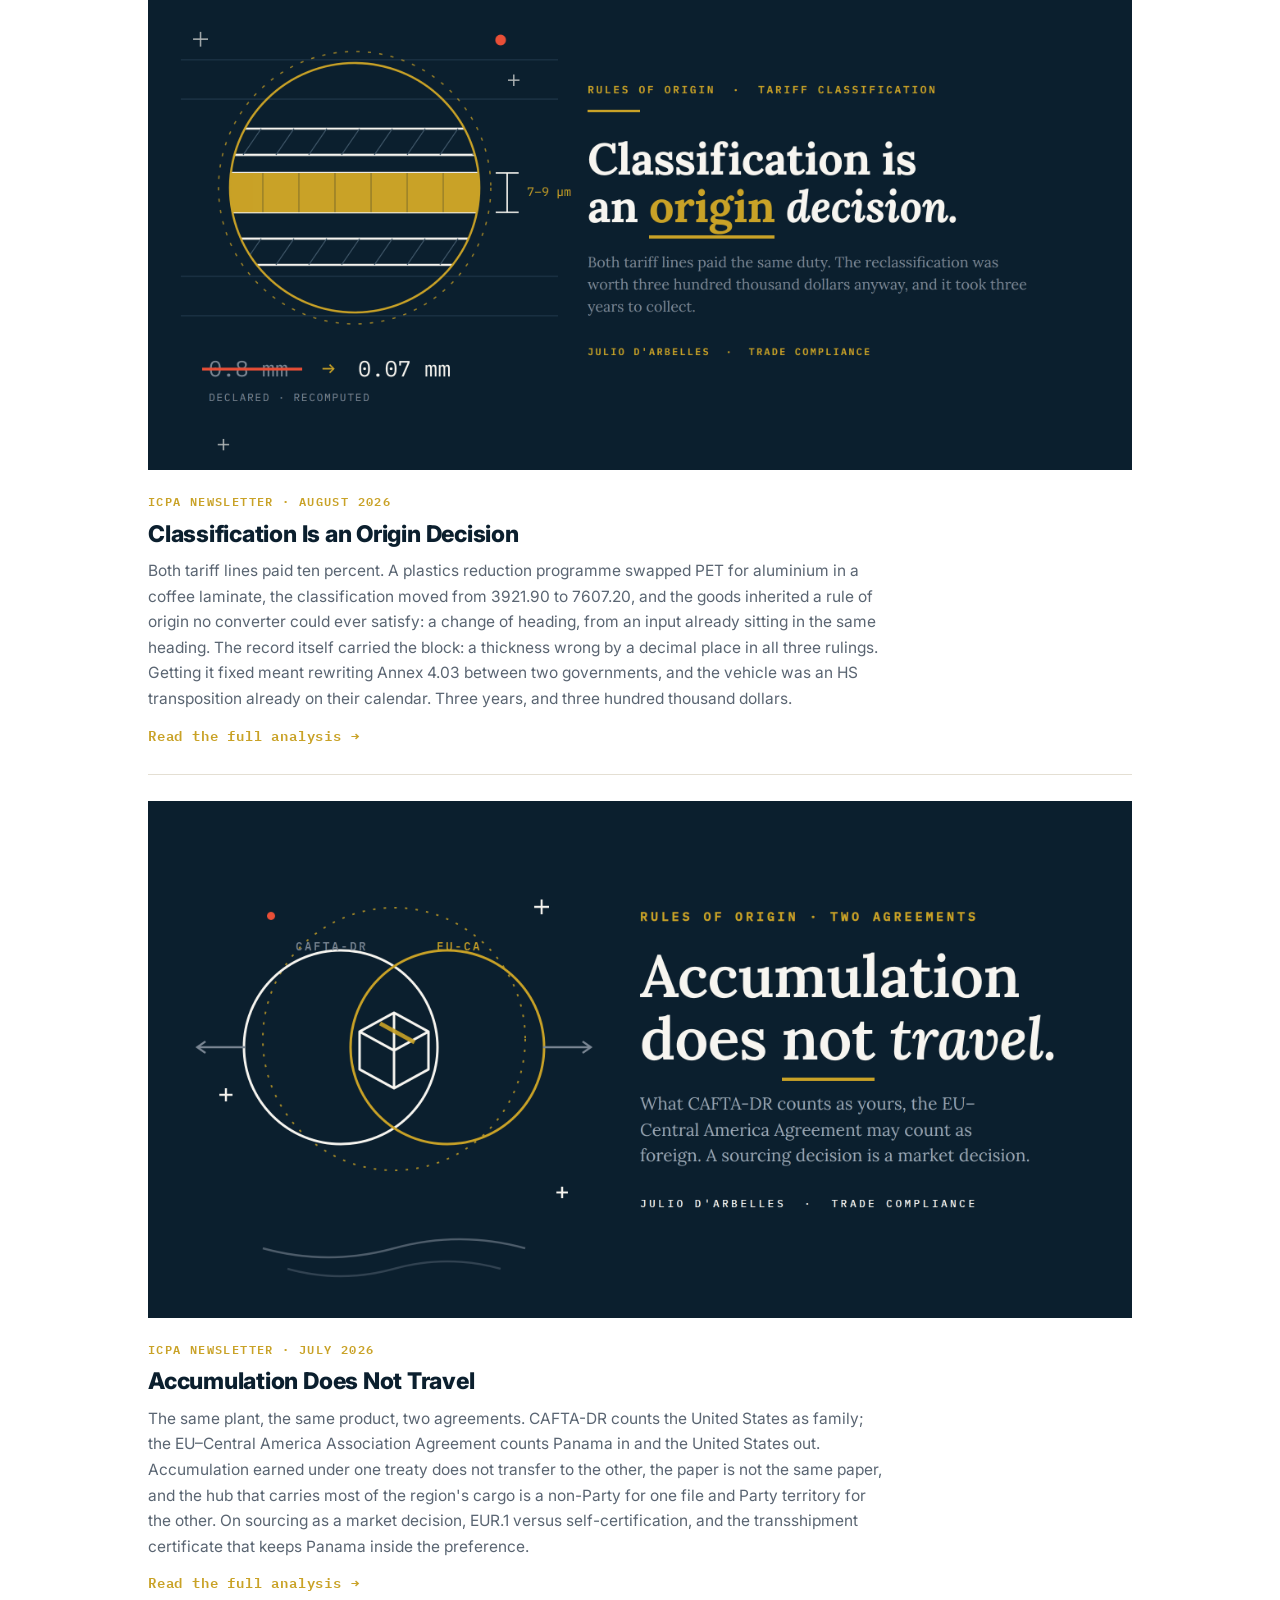
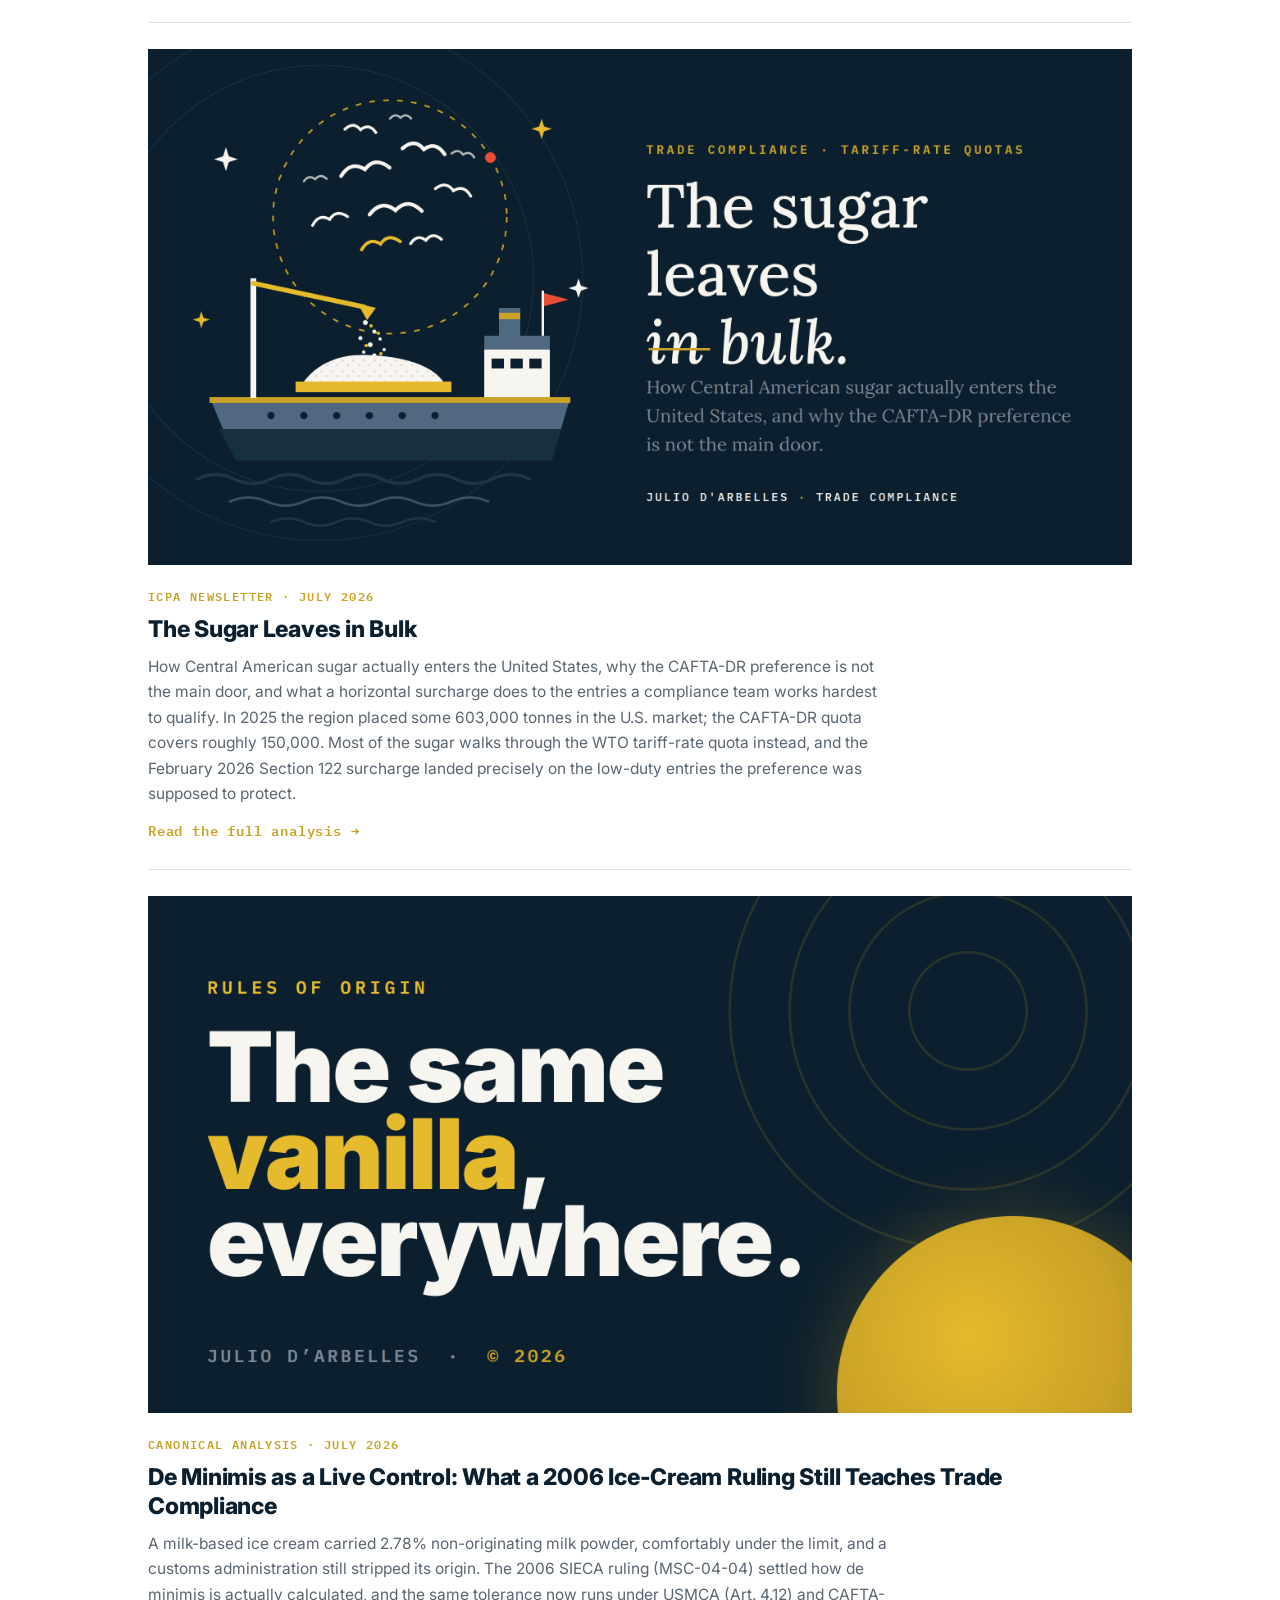
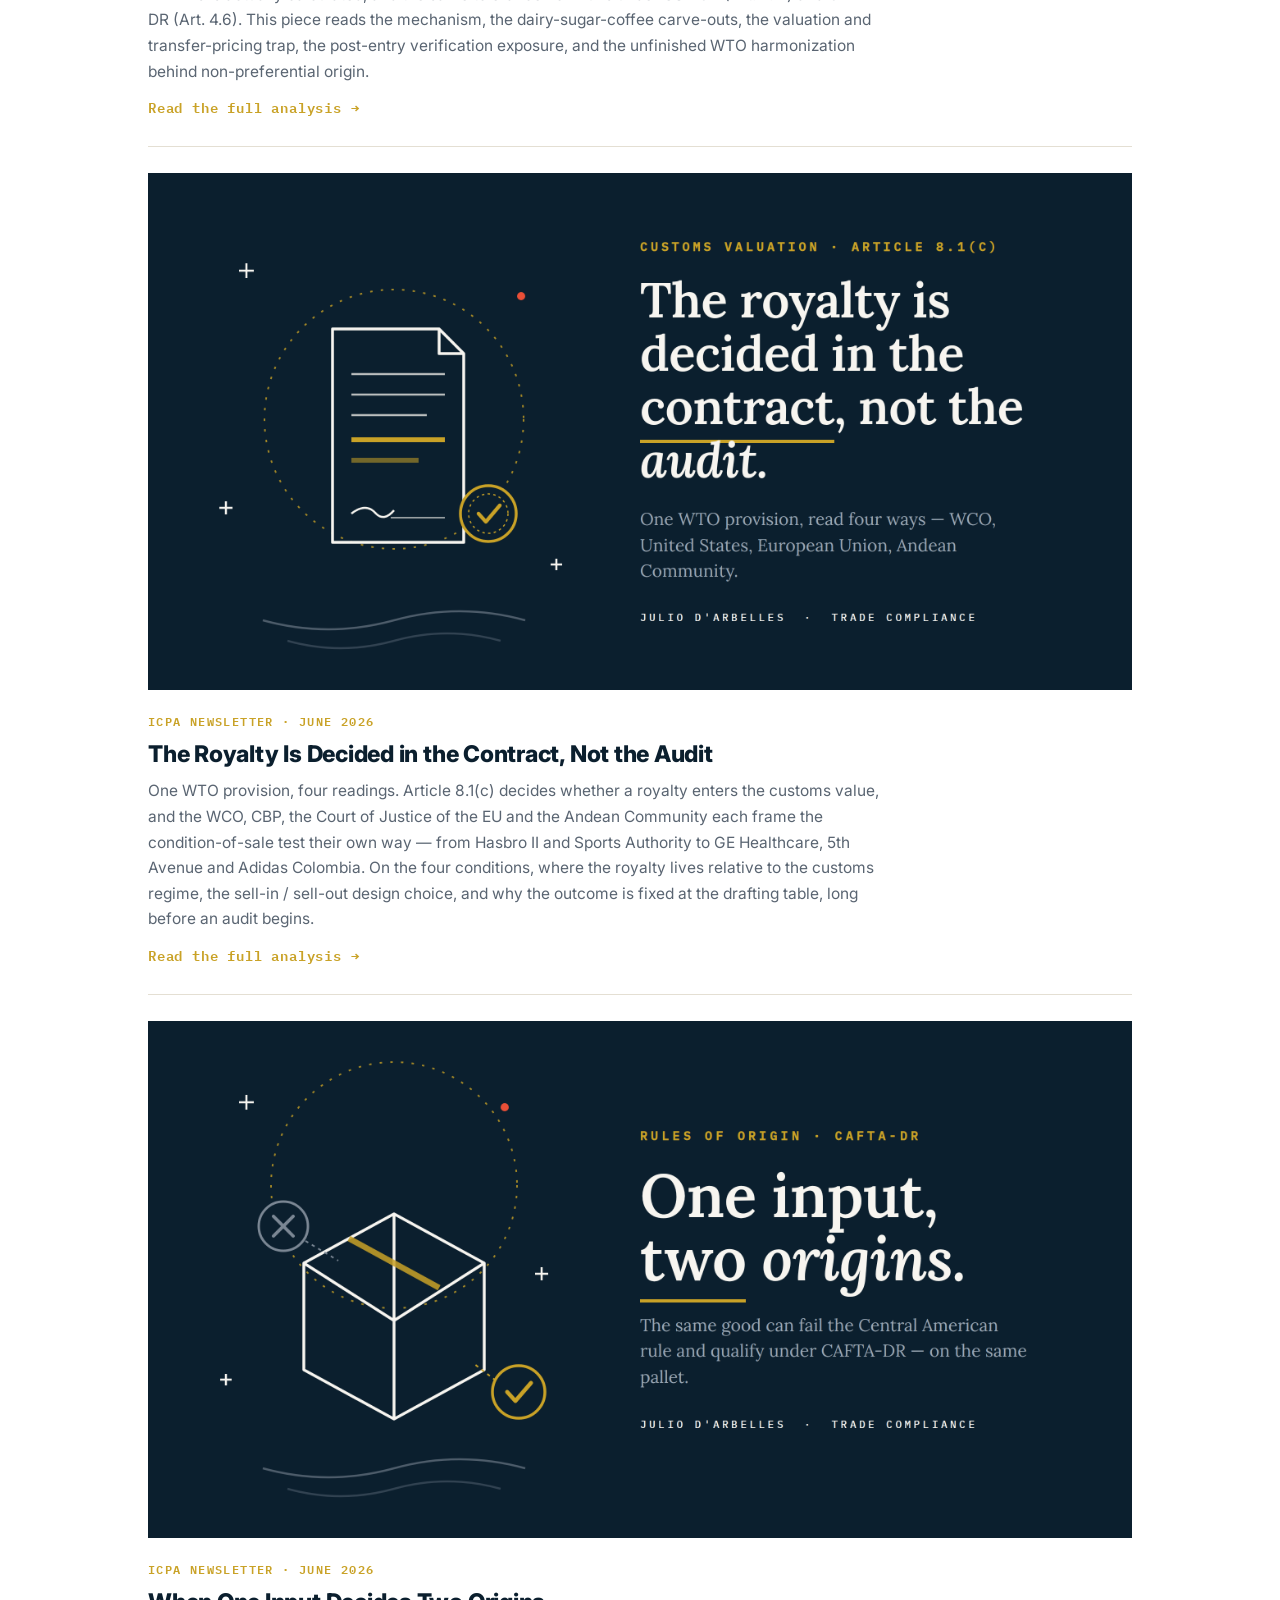
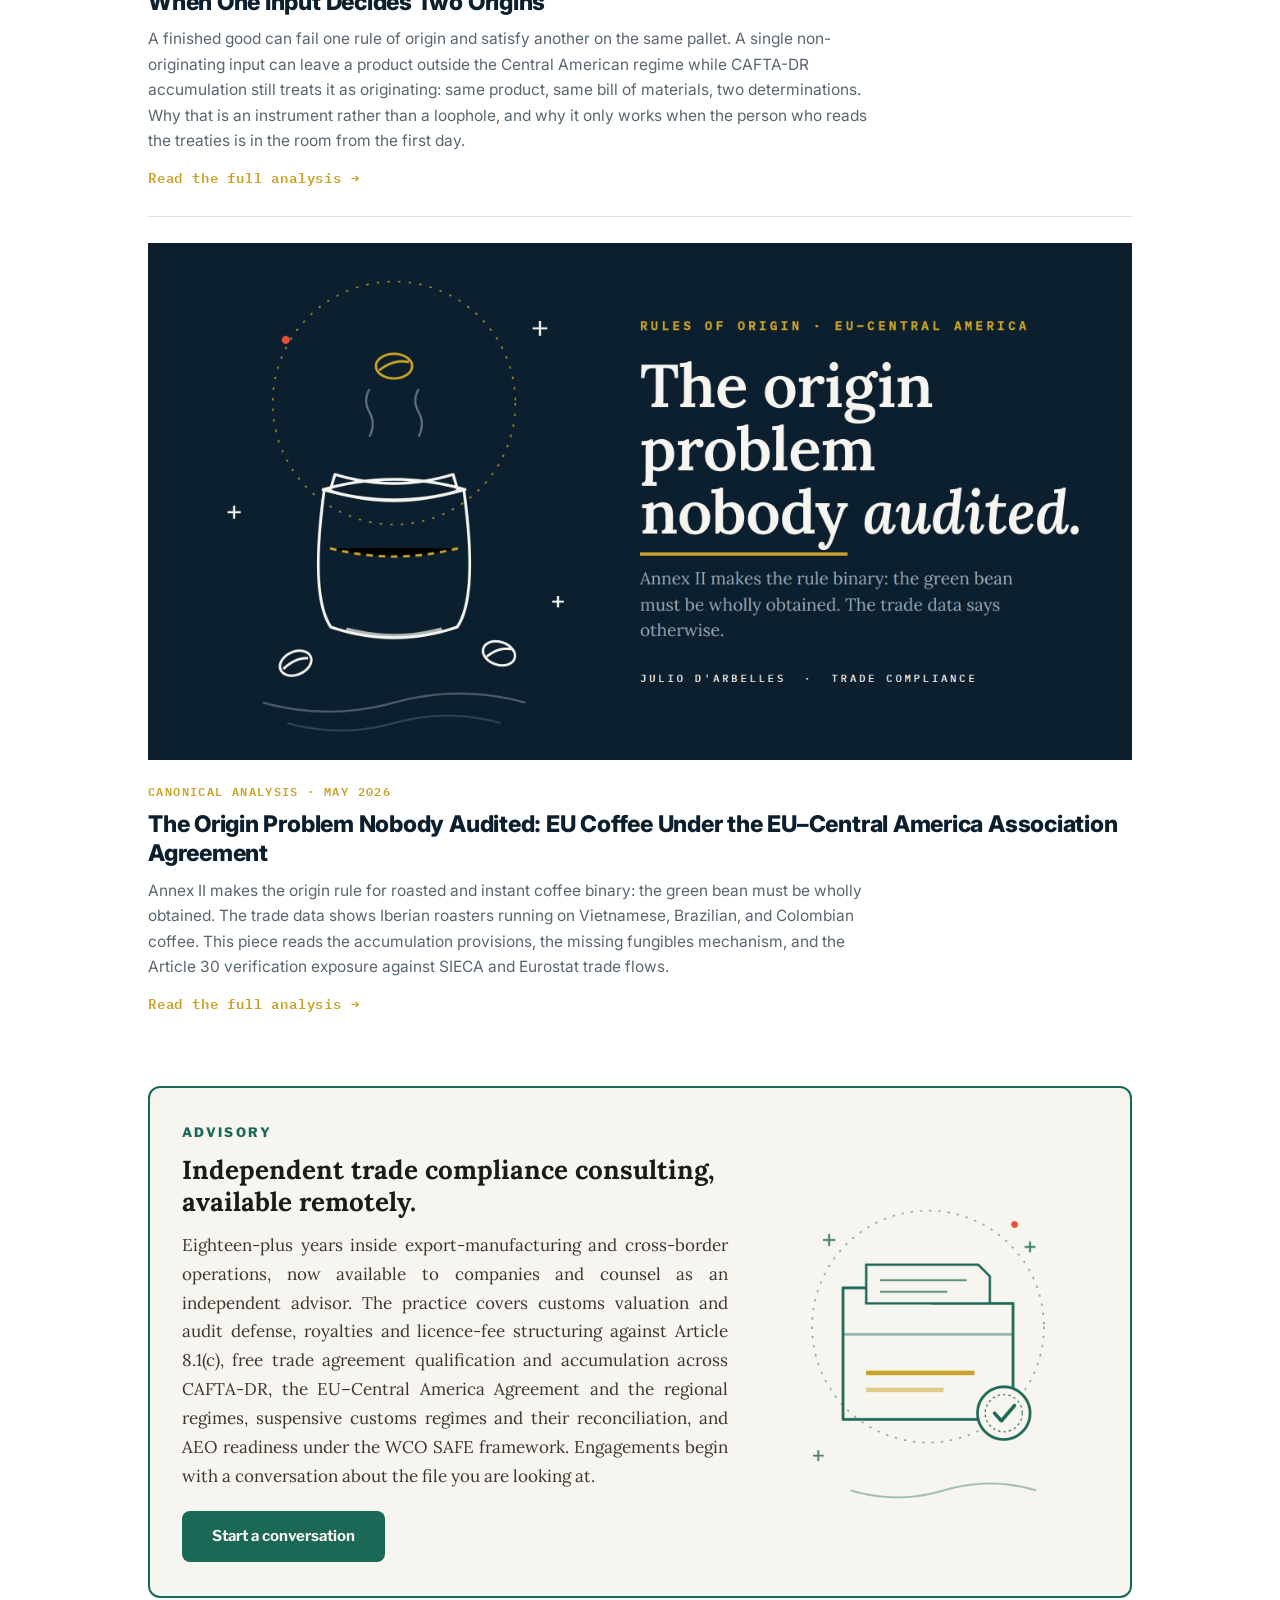
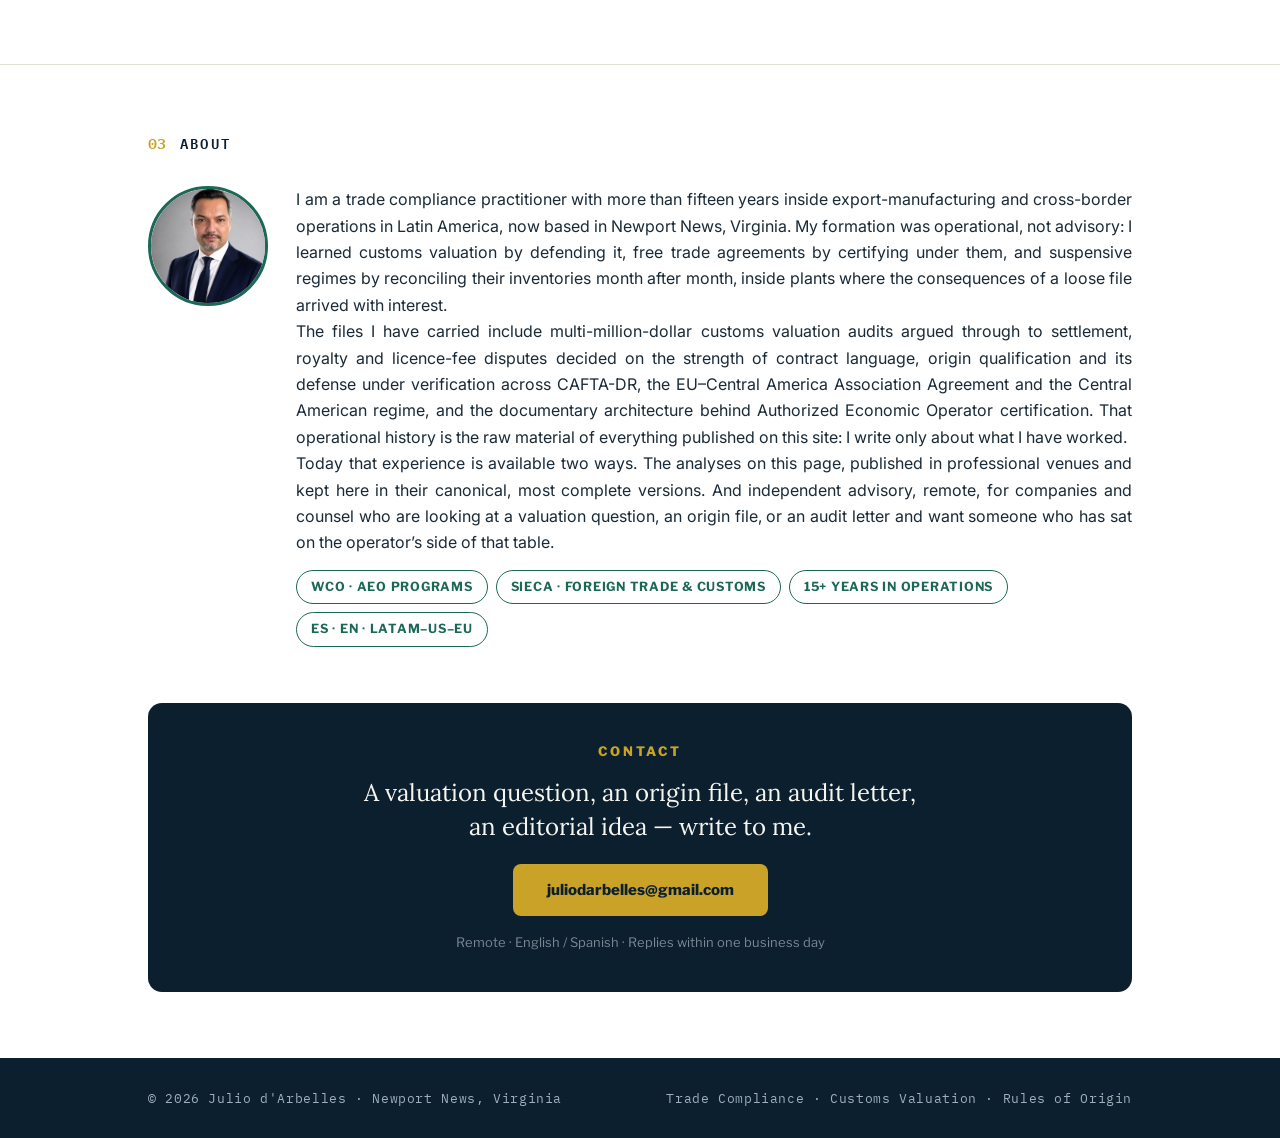
==== commit 88c66196: "Add files via upload" ====
--- a/index.html
+++ b/index.html
@@ -87,6 +87,13 @@
 <section id="work">
 <div class="wrap">
 <div class="sec-head"><span class="sec-num">02</span><span class="sec-title">Published Work</span></div>
+<div class="featured">
+<a href="classification-is-an-origin-decision.html"><img alt="Classification is an origin decision — a magnified laminate cross-section with the aluminium layer in gold and the declared thickness corrected" src="laminate-cover.png" style="width:100%;height:auto;display:block;margin:0 0 22px;"/></a>
+<div class="meta">ICPA NEWSLETTER · AUGUST 2026</div>
+<div class="title"><a href="classification-is-an-origin-decision.html">Classification Is an Origin Decision</a></div>
+<div class="desc">Both tariff lines paid ten percent. A plastics reduction programme swapped PET for aluminium in a coffee laminate, the classification moved from 3921.90 to 7607.20, and the goods inherited a rule of origin no converter could ever satisfy: a change of heading, from an input already sitting in the same heading. The record itself carried the block: a thickness wrong by a decimal place in all three rulings. Getting it fixed meant rewriting Annex 4.03 between two governments, and the vehicle was an HS transposition already on their calendar. Three years, and three hundred thousand dollars.</div>
+<a class="readlink" href="classification-is-an-origin-decision.html">Read the full analysis →</a>
+</div>
 <div class="featured">
 <a href="accumulation-does-not-travel.html"><img alt="Accumulation does not travel — cover" src="accumulation-cover.png" style="width:100%;height:auto;display:block;margin:0 0 22px;"/></a>
 <div class="meta">ICPA NEWSLETTER · JULY 2026</div>
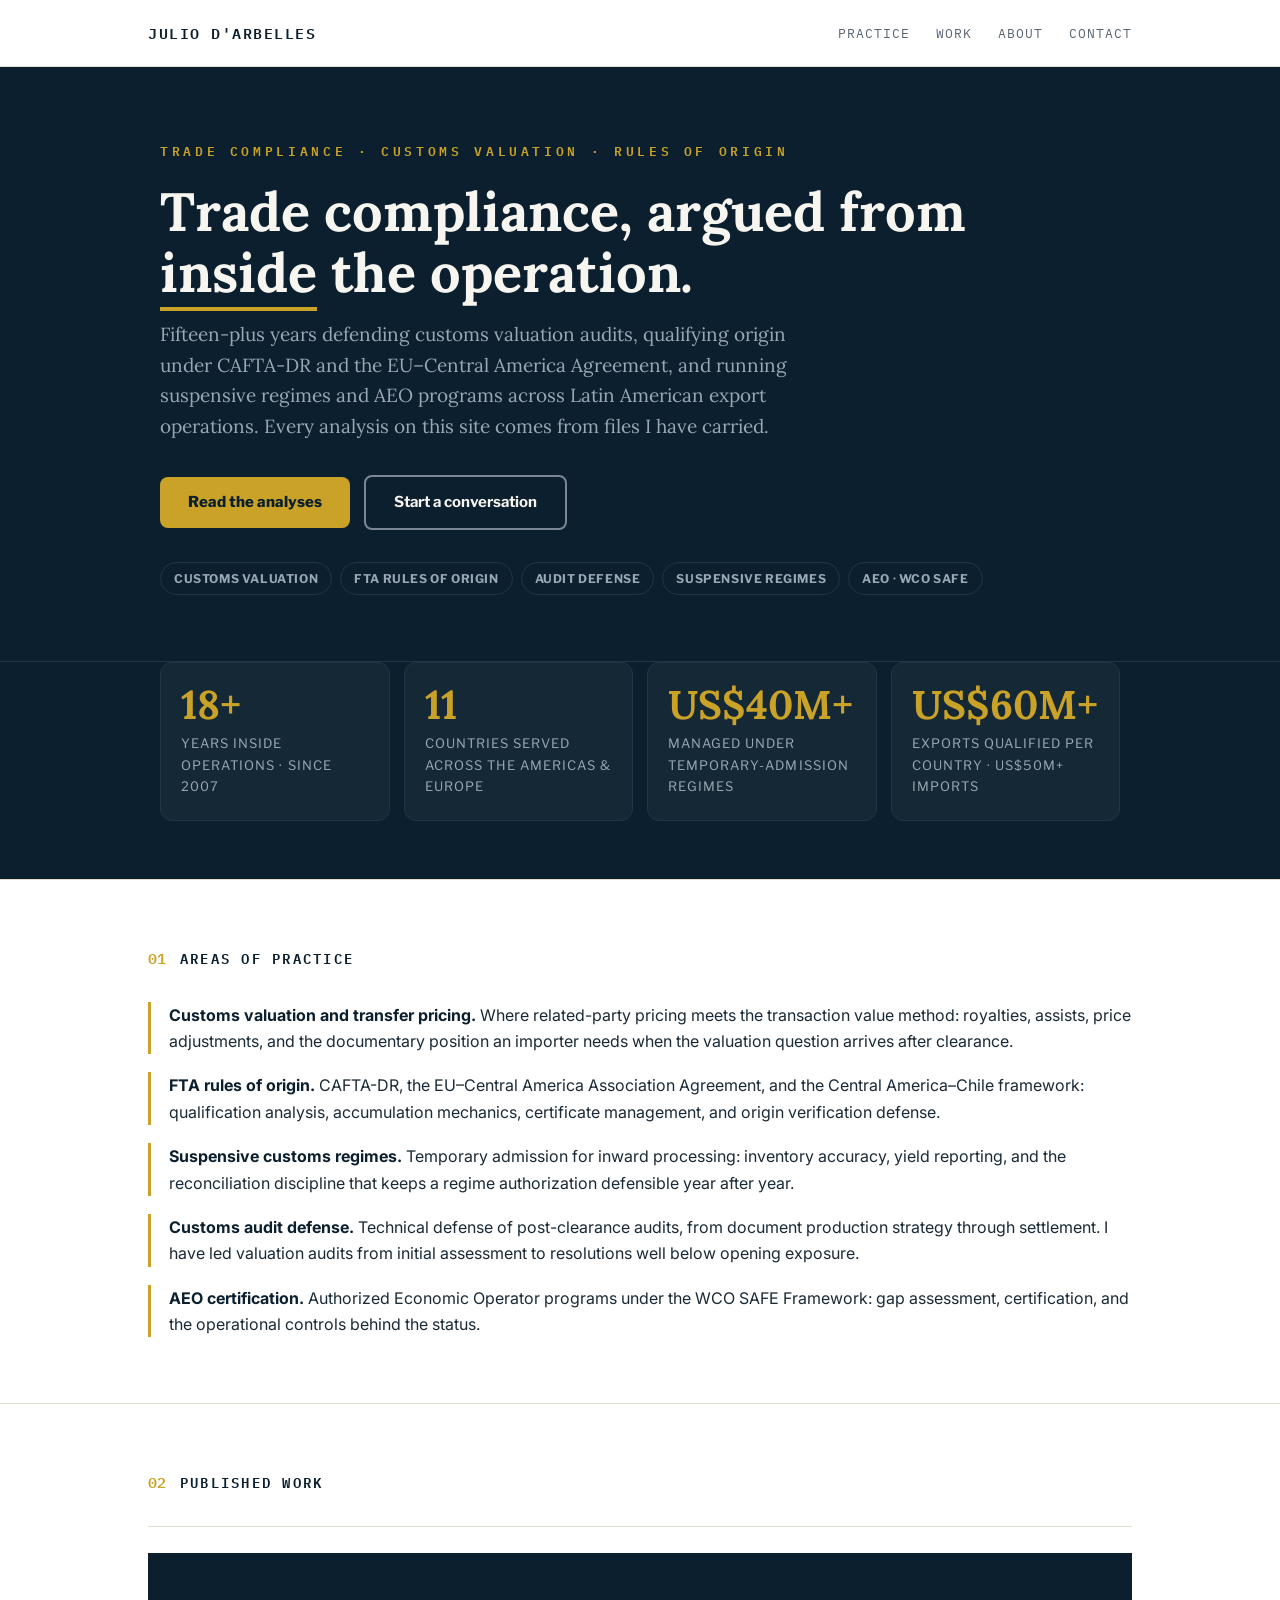
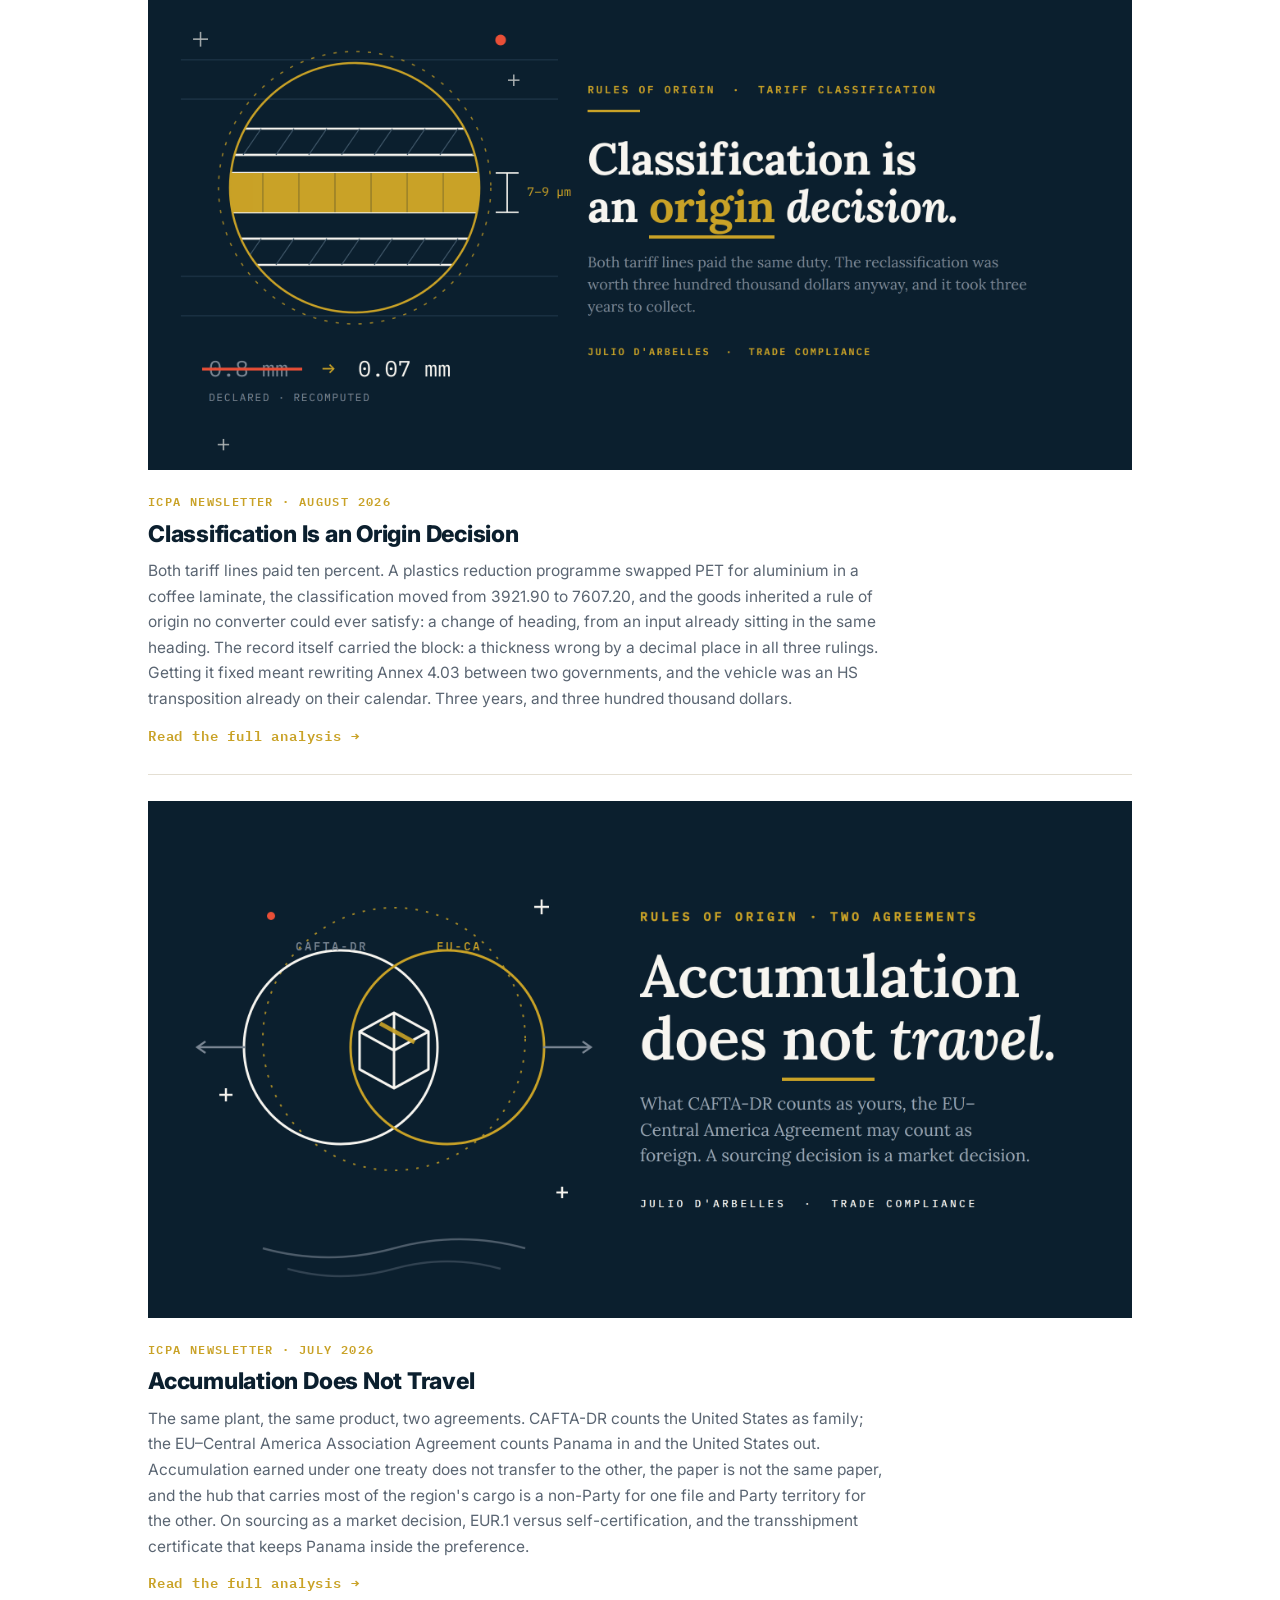
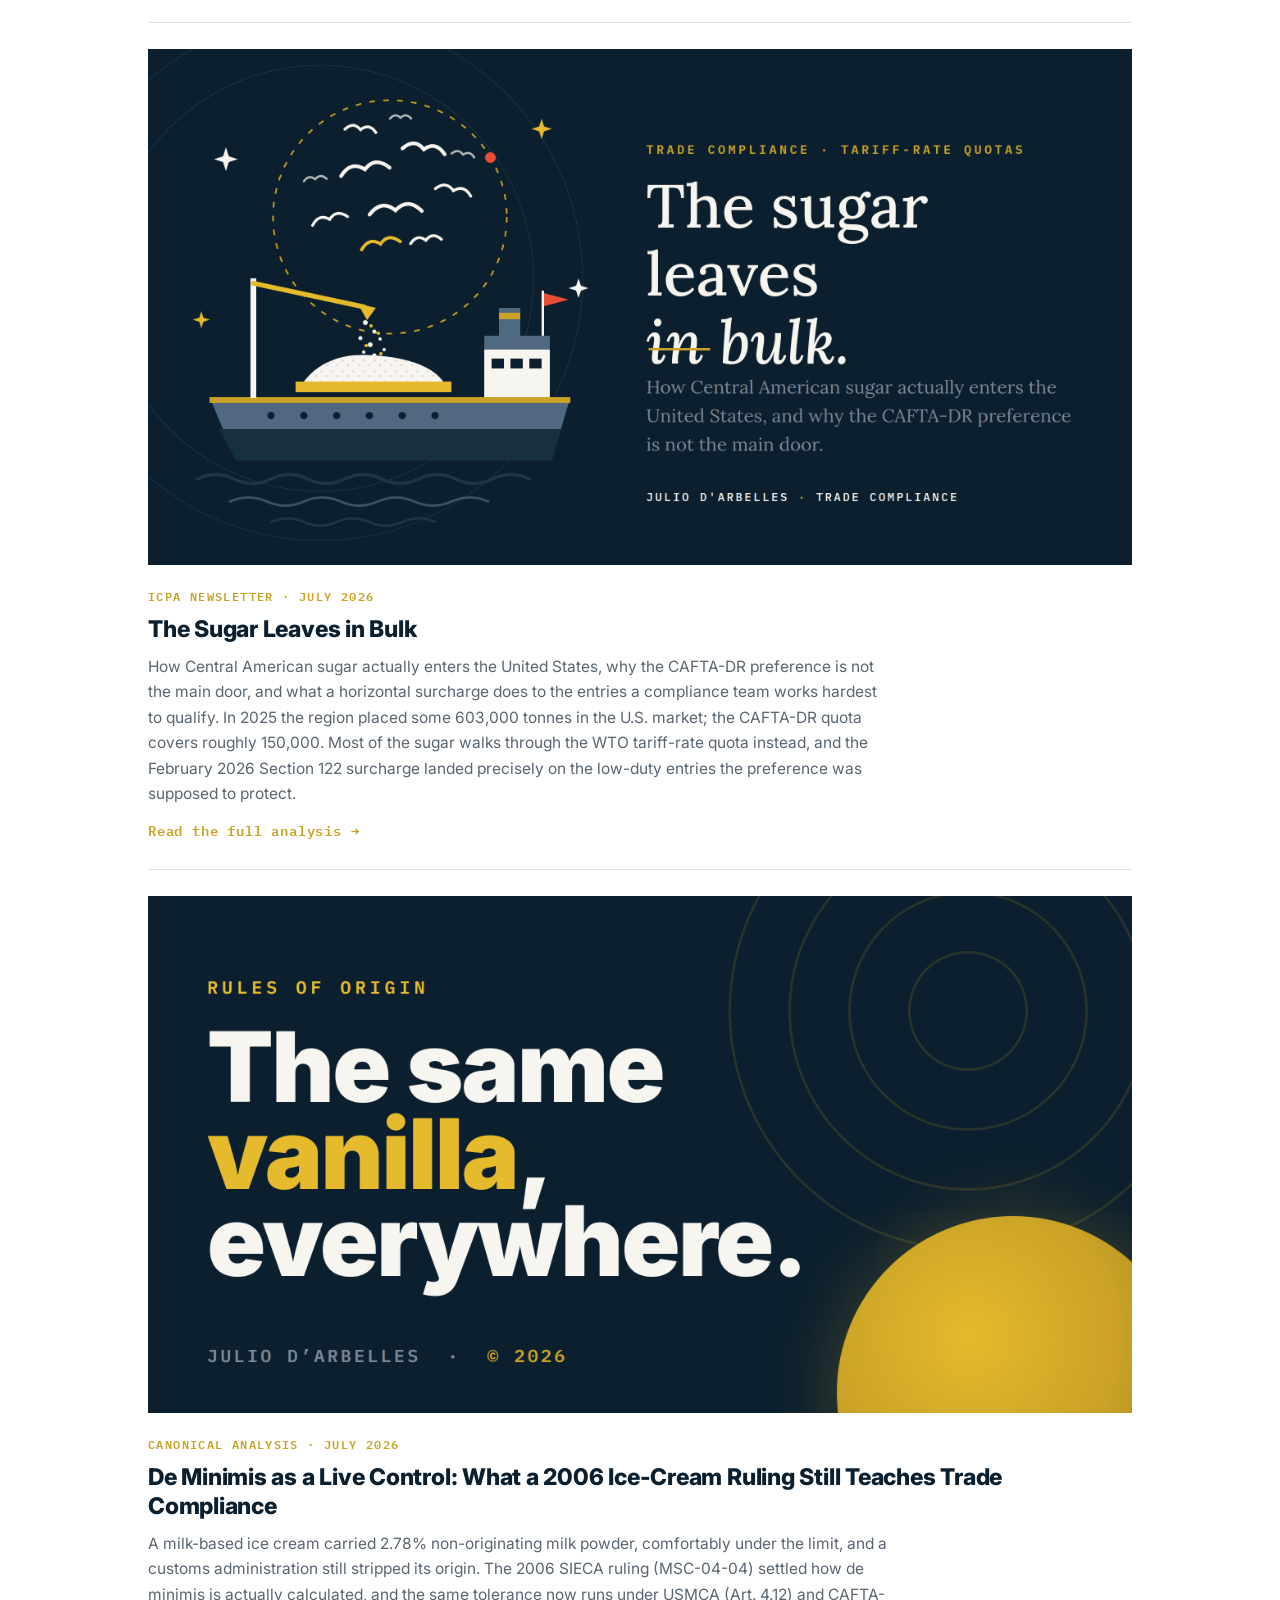
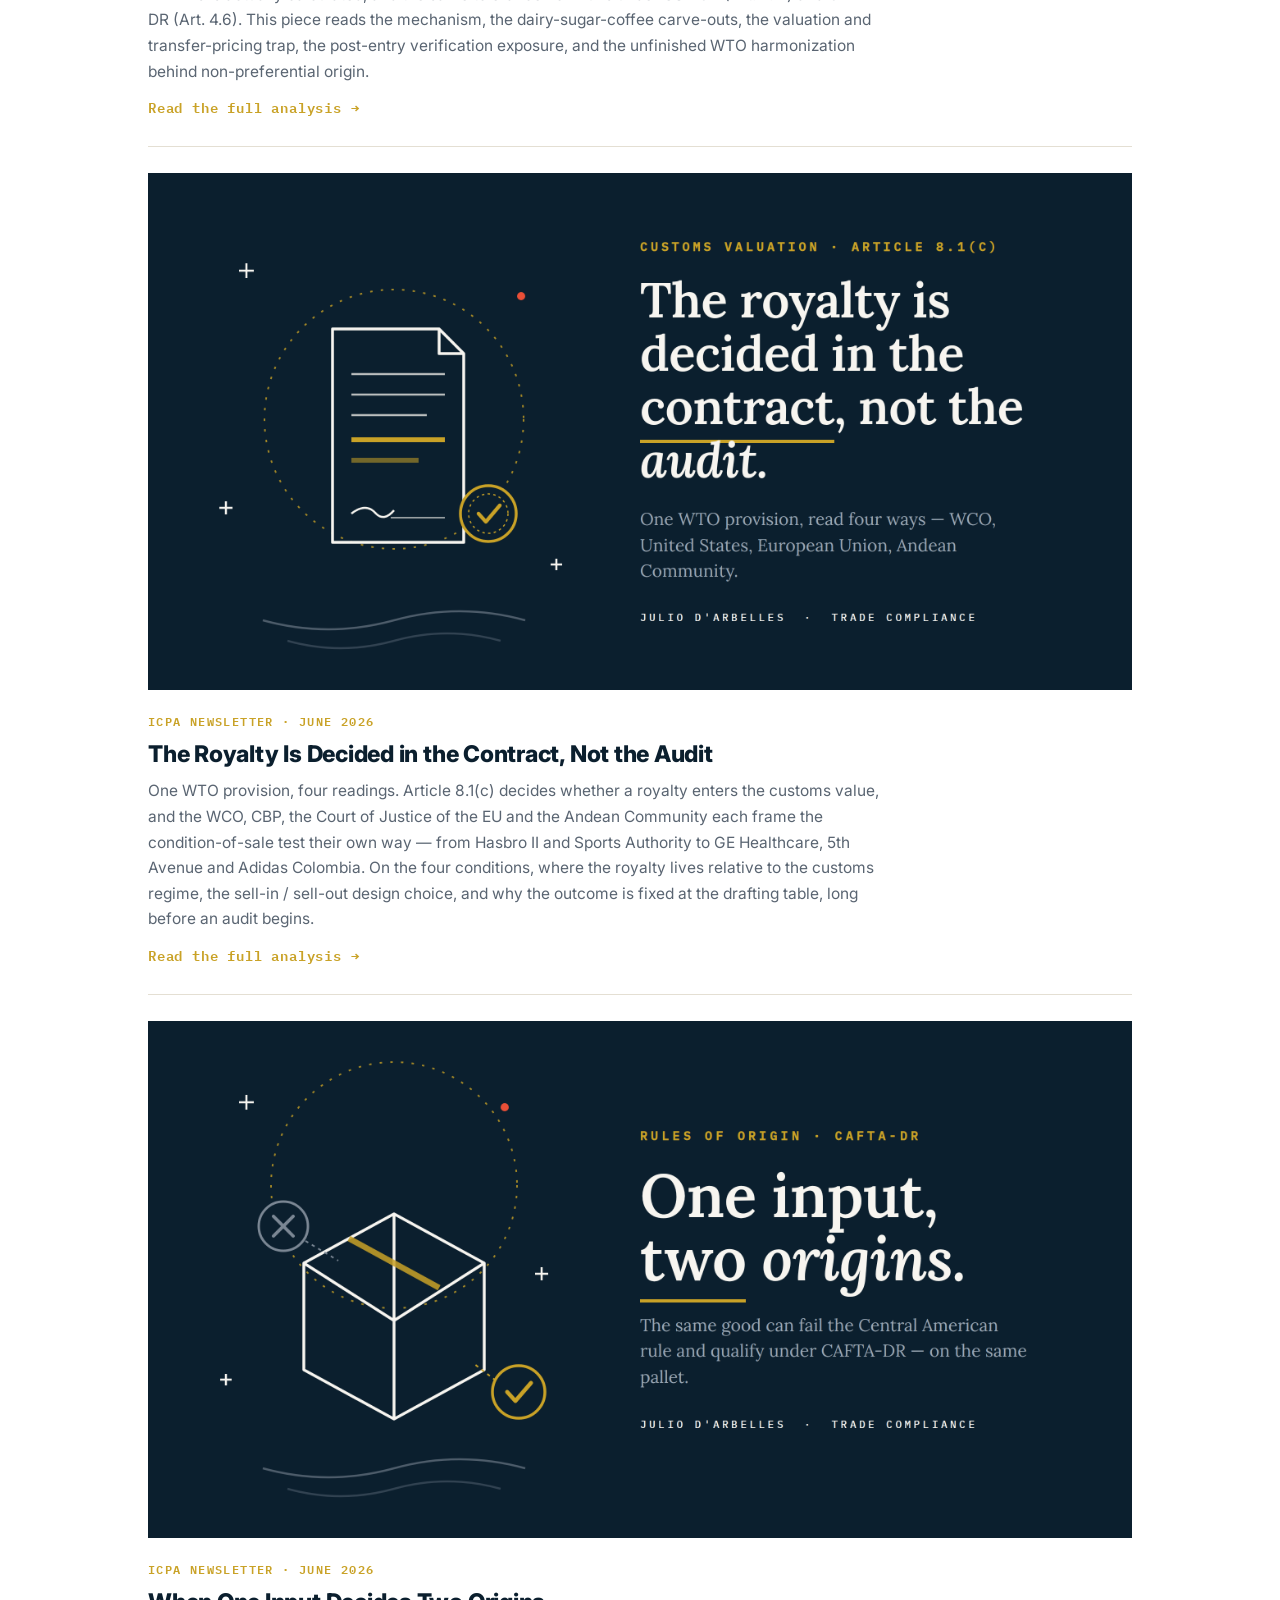
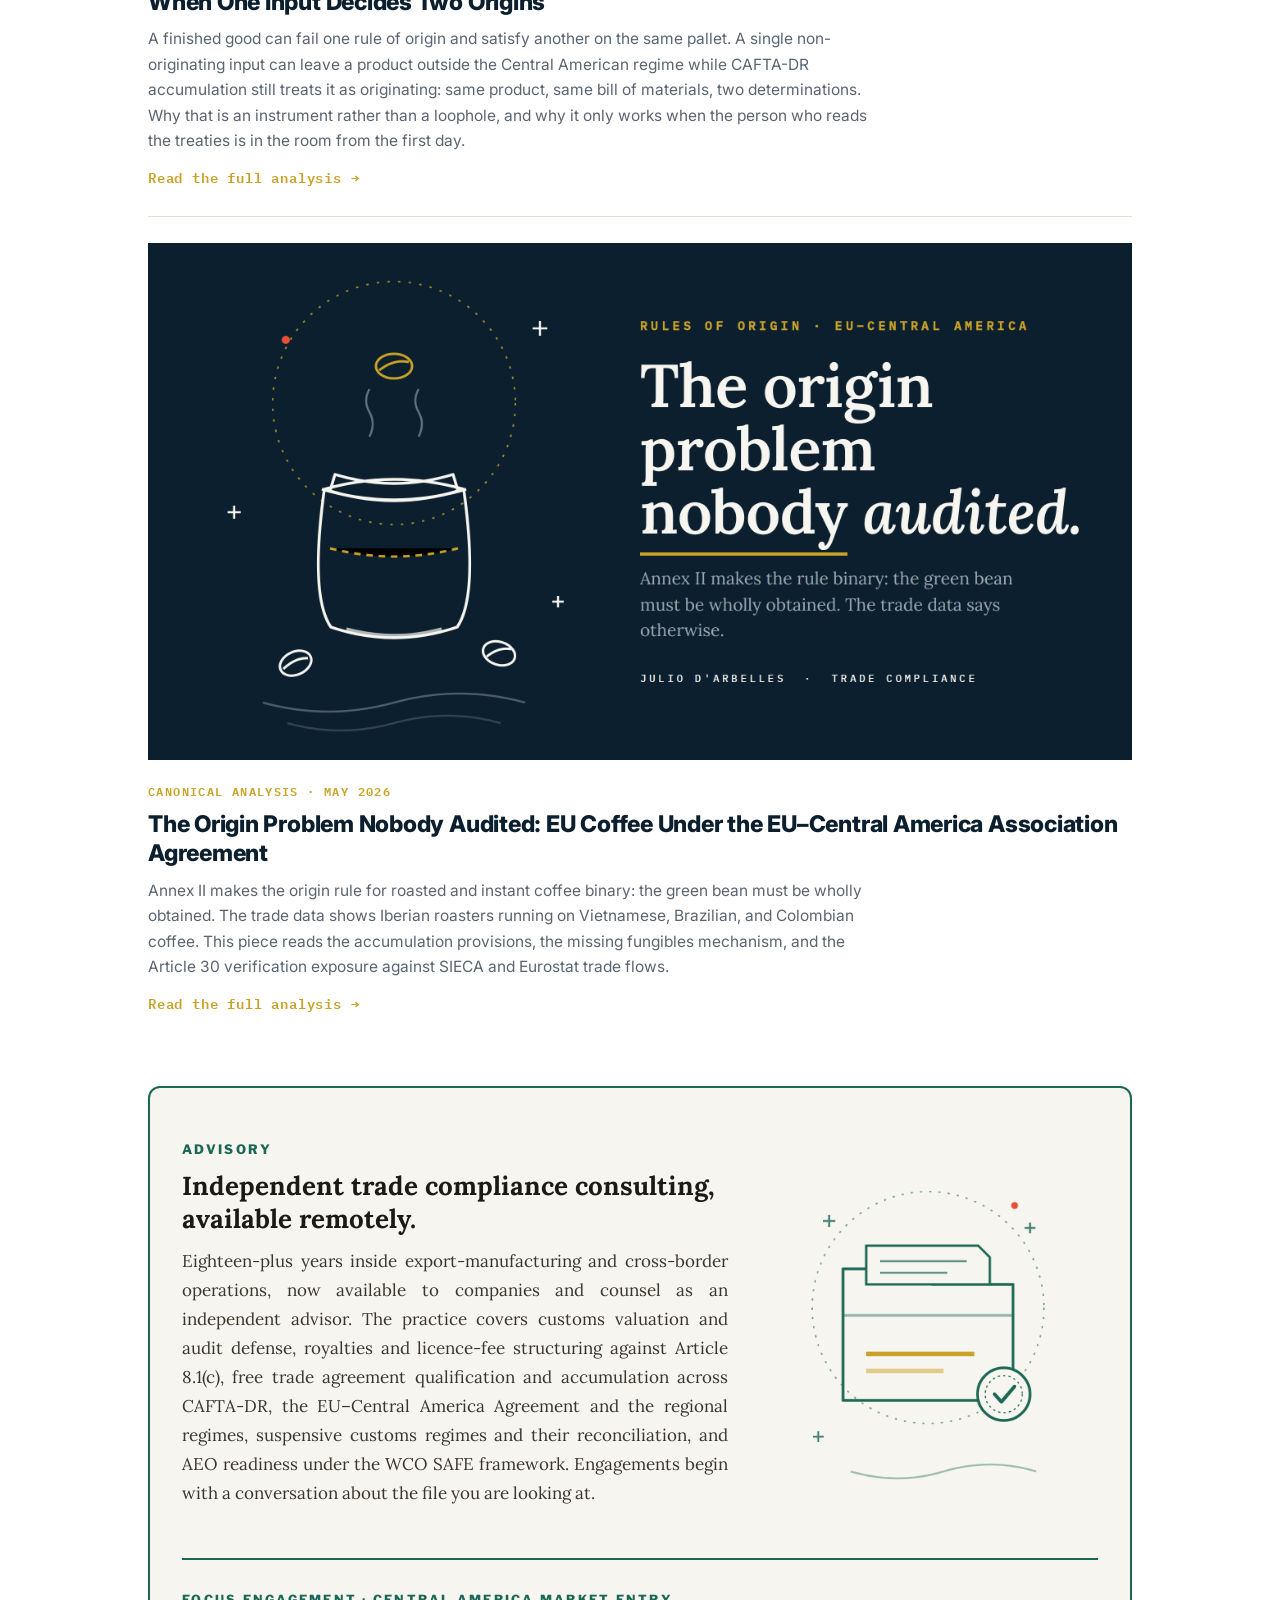
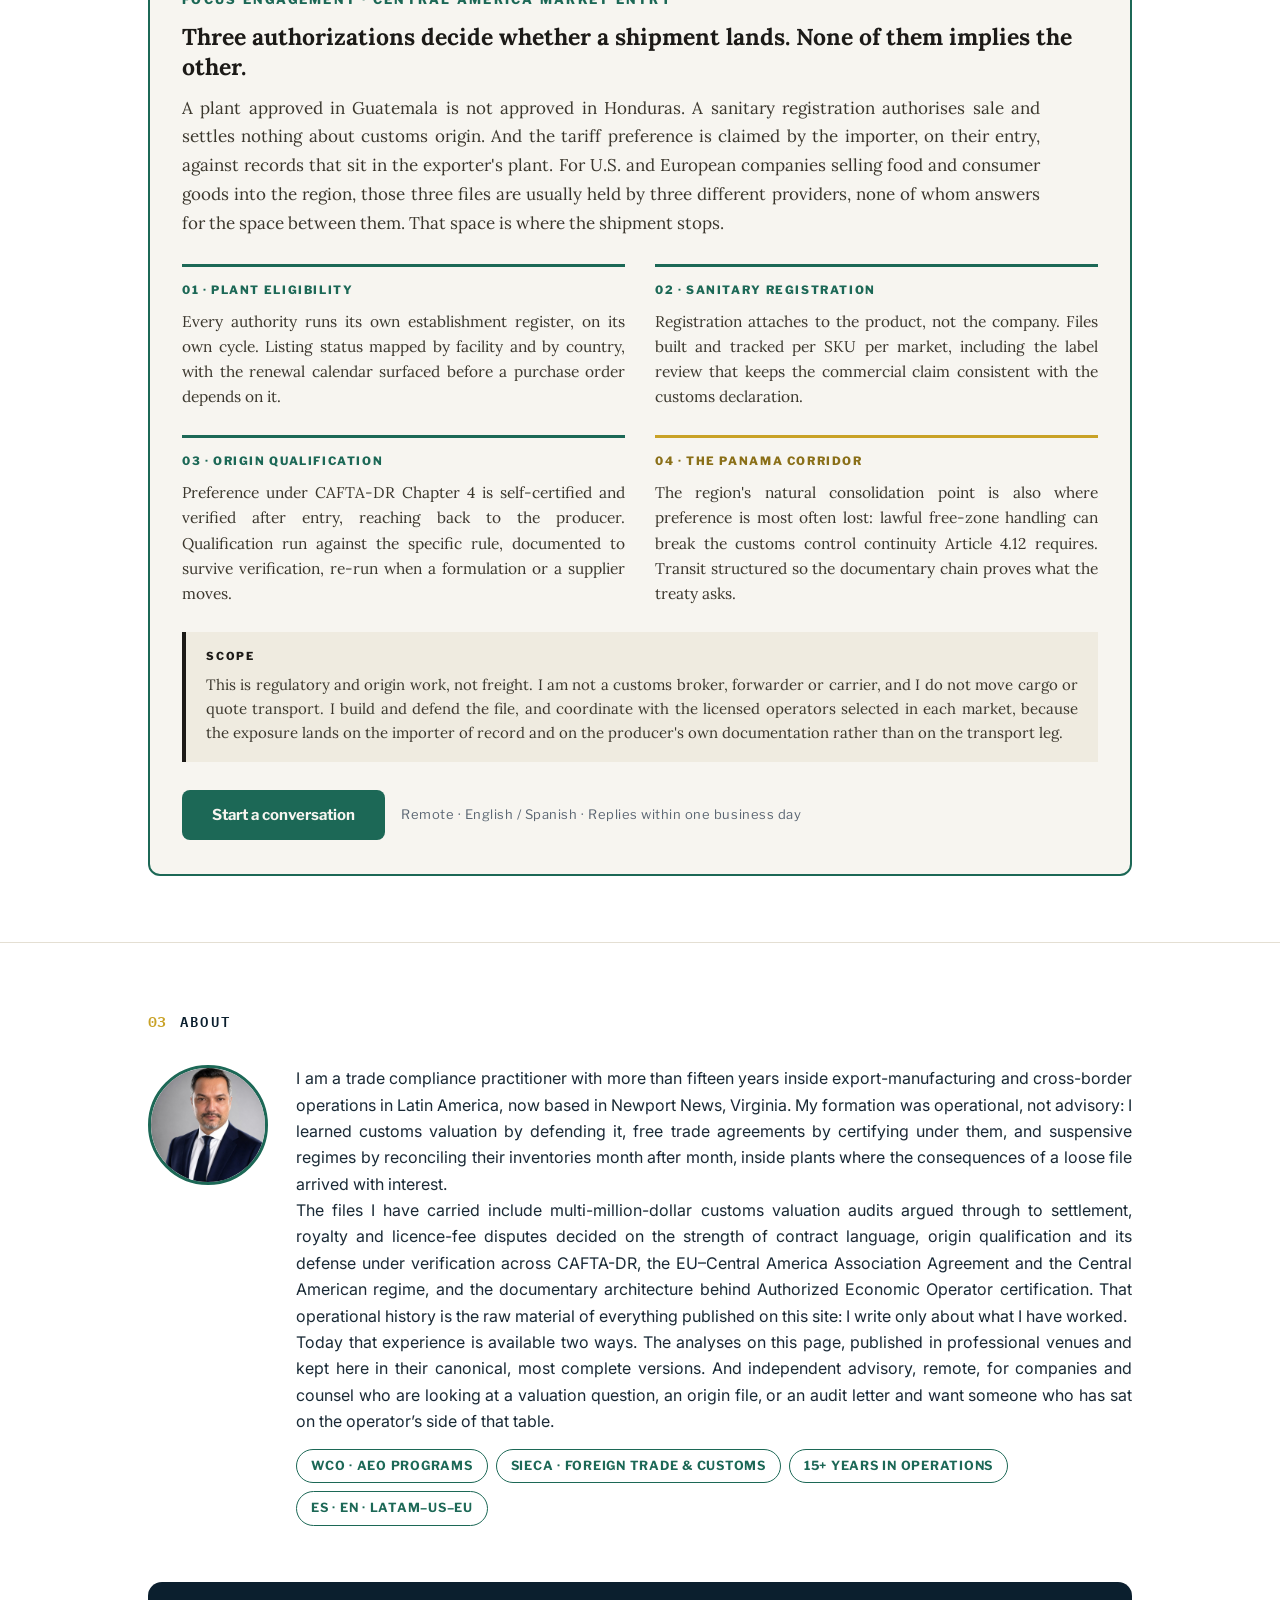
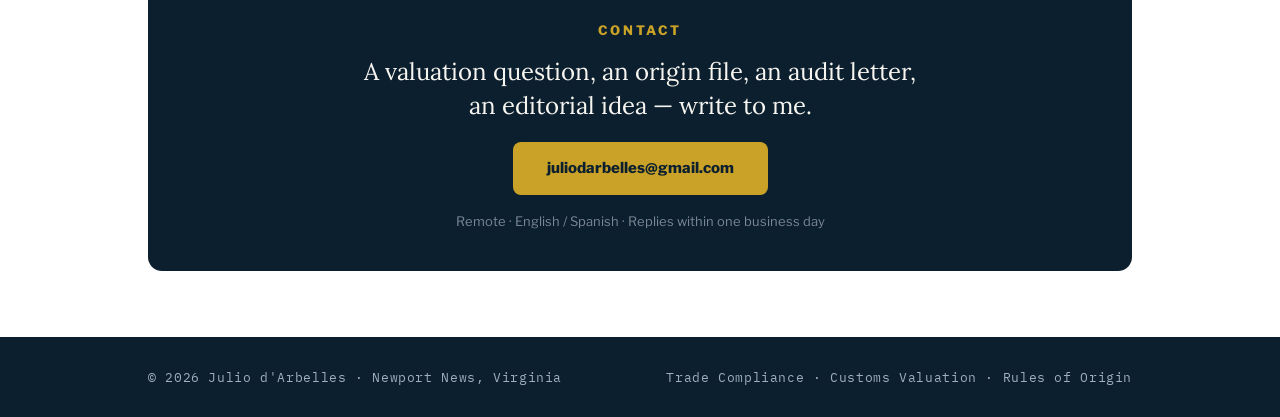
==== commit 457686ce: "Add files via upload" ====
--- a/index.html
+++ b/index.html
@@ -141,13 +141,53 @@
 <div style="font-family:'Lora',serif;font-size:17px;line-height:1.7;color:#3a362c;text-align:justify;">
 Eighteen-plus years inside export-manufacturing and cross-border operations, now available to companies and counsel as an independent advisor. The practice covers customs valuation and audit defense, royalties and licence-fee structuring against Article 8.1(c), free trade agreement qualification and accumulation across CAFTA-DR, the EU–Central America Agreement and the regional regimes, suspensive customs regimes and their reconciliation, and AEO readiness under the WCO SAFE framework. Engagements begin with a conversation about the file you are looking at.
 </div>
-<div style="margin-top:20px;">
-<a href="mailto:juliodarbelles@gmail.com?subject=Advisory%20inquiry%20%E2%80%94%20juliodarbelles.github.io" style="display:inline-block;padding:13px 30px;background:#1C6856;color:#F7F5F0;border-radius:8px;text-decoration:none;font-family:'Libre Franklin',sans-serif;font-weight:700;font-size:15px;">Start a conversation</a>
-</div>
 </div>
 <div style="flex:1;min-width:220px;max-width:340px;margin:0 auto;">
 <img alt="A compliance file with a highlighted clause and a verification seal" src="advisory-art.png" style="width:100%;height:auto;display:block;"/>
 </div>
+</div>
+
+<div style="margin-top:34px;padding-top:30px;border-top:2px solid #1C6856;">
+<div style="font-family:'Libre Franklin',sans-serif;font-weight:800;letter-spacing:.18em;font-size:12.5px;color:#1C6856;text-transform:uppercase;">Focus engagement · Central America market entry</div>
+<div style="font-family:'Lora',serif;font-size:23px;font-weight:700;color:#1C1A17;margin:11px 0 12px;line-height:1.3;">Three authorizations decide whether a shipment lands. None of them implies the other.</div>
+<div style="font-family:'Lora',serif;font-size:17px;line-height:1.7;color:#3a362c;text-align:justify;max-width:78ch;">
+A plant approved in Guatemala is not approved in Honduras. A sanitary registration authorises sale and settles nothing about customs origin. And the tariff preference is claimed by the importer, on their entry, against records that sit in the exporter's plant. For U.S. and European companies selling food and consumer goods into the region, those three files are usually held by three different providers, none of whom answers for the space between them. That space is where the shipment stops.
+</div>
+
+<div style="display:grid;grid-template-columns:repeat(auto-fit,minmax(290px,1fr));gap:26px 30px;margin-top:26px;">
+
+<div style="border-top:3px solid #1C6856;padding-top:14px;">
+<div style="font-family:'Libre Franklin',sans-serif;font-weight:800;font-size:11.5px;letter-spacing:.14em;color:#1C6856;text-transform:uppercase;">01 · Plant eligibility</div>
+<div style="font-family:'Lora',serif;font-size:15.5px;line-height:1.62;color:#3a362c;margin-top:9px;text-align:justify;">Every authority runs its own establishment register, on its own cycle. Listing status mapped by facility and by country, with the renewal calendar surfaced before a purchase order depends on it.</div>
+</div>
+
+<div style="border-top:3px solid #1C6856;padding-top:14px;">
+<div style="font-family:'Libre Franklin',sans-serif;font-weight:800;font-size:11.5px;letter-spacing:.14em;color:#1C6856;text-transform:uppercase;">02 · Sanitary registration</div>
+<div style="font-family:'Lora',serif;font-size:15.5px;line-height:1.62;color:#3a362c;margin-top:9px;text-align:justify;">Registration attaches to the product, not the company. Files built and tracked per SKU per market, including the label review that keeps the commercial claim consistent with the customs declaration.</div>
+</div>
+
+<div style="border-top:3px solid #1C6856;padding-top:14px;">
+<div style="font-family:'Libre Franklin',sans-serif;font-weight:800;font-size:11.5px;letter-spacing:.14em;color:#1C6856;text-transform:uppercase;">03 · Origin qualification</div>
+<div style="font-family:'Lora',serif;font-size:15.5px;line-height:1.62;color:#3a362c;margin-top:9px;text-align:justify;">Preference under CAFTA-DR Chapter 4 is self-certified and verified after entry, reaching back to the producer. Qualification run against the specific rule, documented to survive verification, re-run when a formulation or a supplier moves.</div>
+</div>
+
+<div style="border-top:3px solid #C9A227;padding-top:14px;">
+<div style="font-family:'Libre Franklin',sans-serif;font-weight:800;font-size:11.5px;letter-spacing:.14em;color:#8a6f18;text-transform:uppercase;">04 · The Panama corridor</div>
+<div style="font-family:'Lora',serif;font-size:15.5px;line-height:1.62;color:#3a362c;margin-top:9px;text-align:justify;">The region's natural consolidation point is also where preference is most often lost: lawful free-zone handling can break the customs control continuity Article 4.12 requires. Transit structured so the documentary chain proves what the treaty asks.</div>
+</div>
+
+</div>
+
+<div style="margin-top:26px;padding:16px 20px;background:#EFEBE0;border-left:4px solid #1C1A17;font-family:'Lora',serif;font-size:15px;line-height:1.62;color:#3a362c;text-align:justify;">
+<span style="font-family:'Libre Franklin',sans-serif;font-weight:800;font-size:11px;letter-spacing:.16em;color:#1C1A17;text-transform:uppercase;display:block;margin-bottom:7px;">Scope</span>
+This is regulatory and origin work, not freight. I am not a customs broker, forwarder or carrier, and I do not move cargo or quote transport. I build and defend the file, and coordinate with the licensed operators selected in each market, because the exposure lands on the importer of record and on the producer's own documentation rather than on the transport leg.
+</div>
+
+<div style="margin-top:28px;display:flex;gap:16px;align-items:center;flex-wrap:wrap;">
+<a href="mailto:juliodarbelles@gmail.com?subject=Advisory%20inquiry%20%E2%80%94%20juliodarbelles.github.io" style="display:inline-block;padding:13px 30px;background:#1C6856;color:#F7F5F0;border-radius:8px;text-decoration:none;font-family:'Libre Franklin',sans-serif;font-weight:700;font-size:15px;">Start a conversation</a>
+<span style="font-family:'Libre Franklin',sans-serif;font-size:13px;color:#5A6572;letter-spacing:.04em;">Remote · English / Spanish · Replies within one business day</span>
+</div>
+
 </div>
 </div>
 </div>
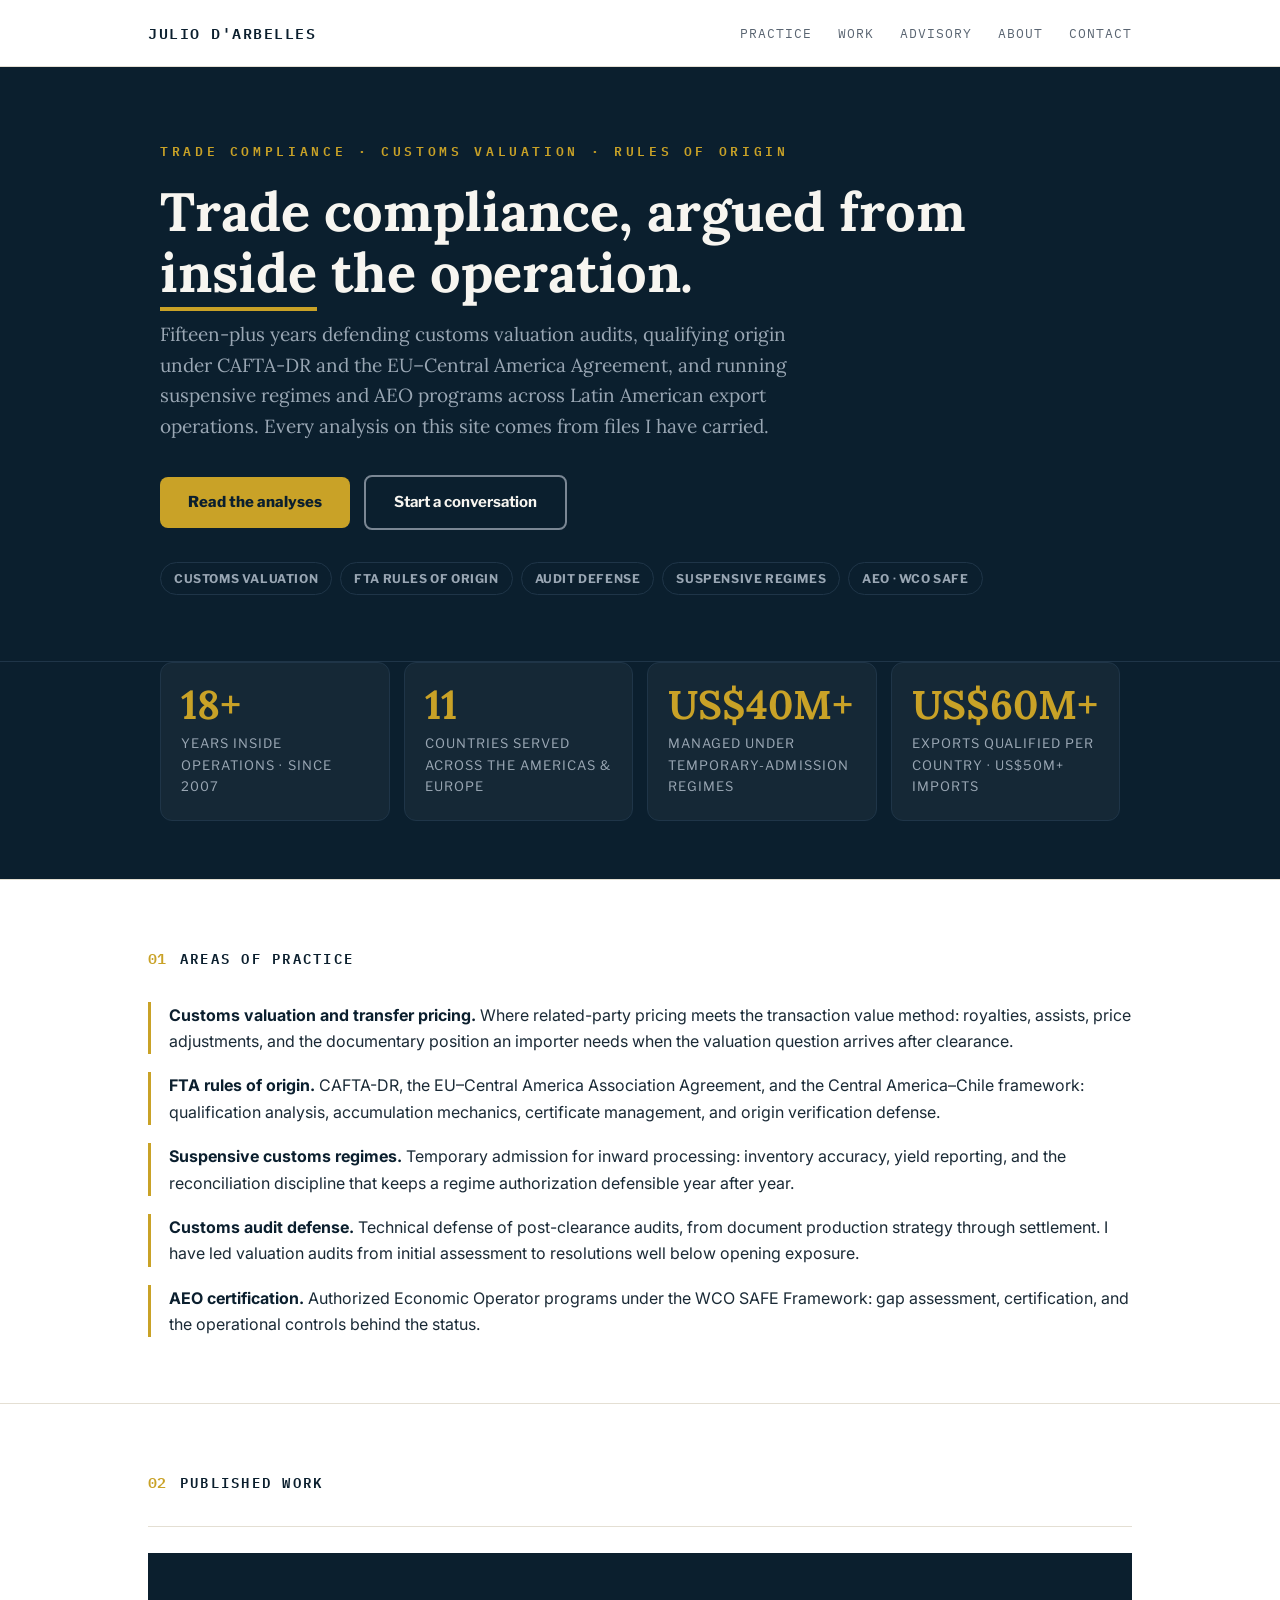
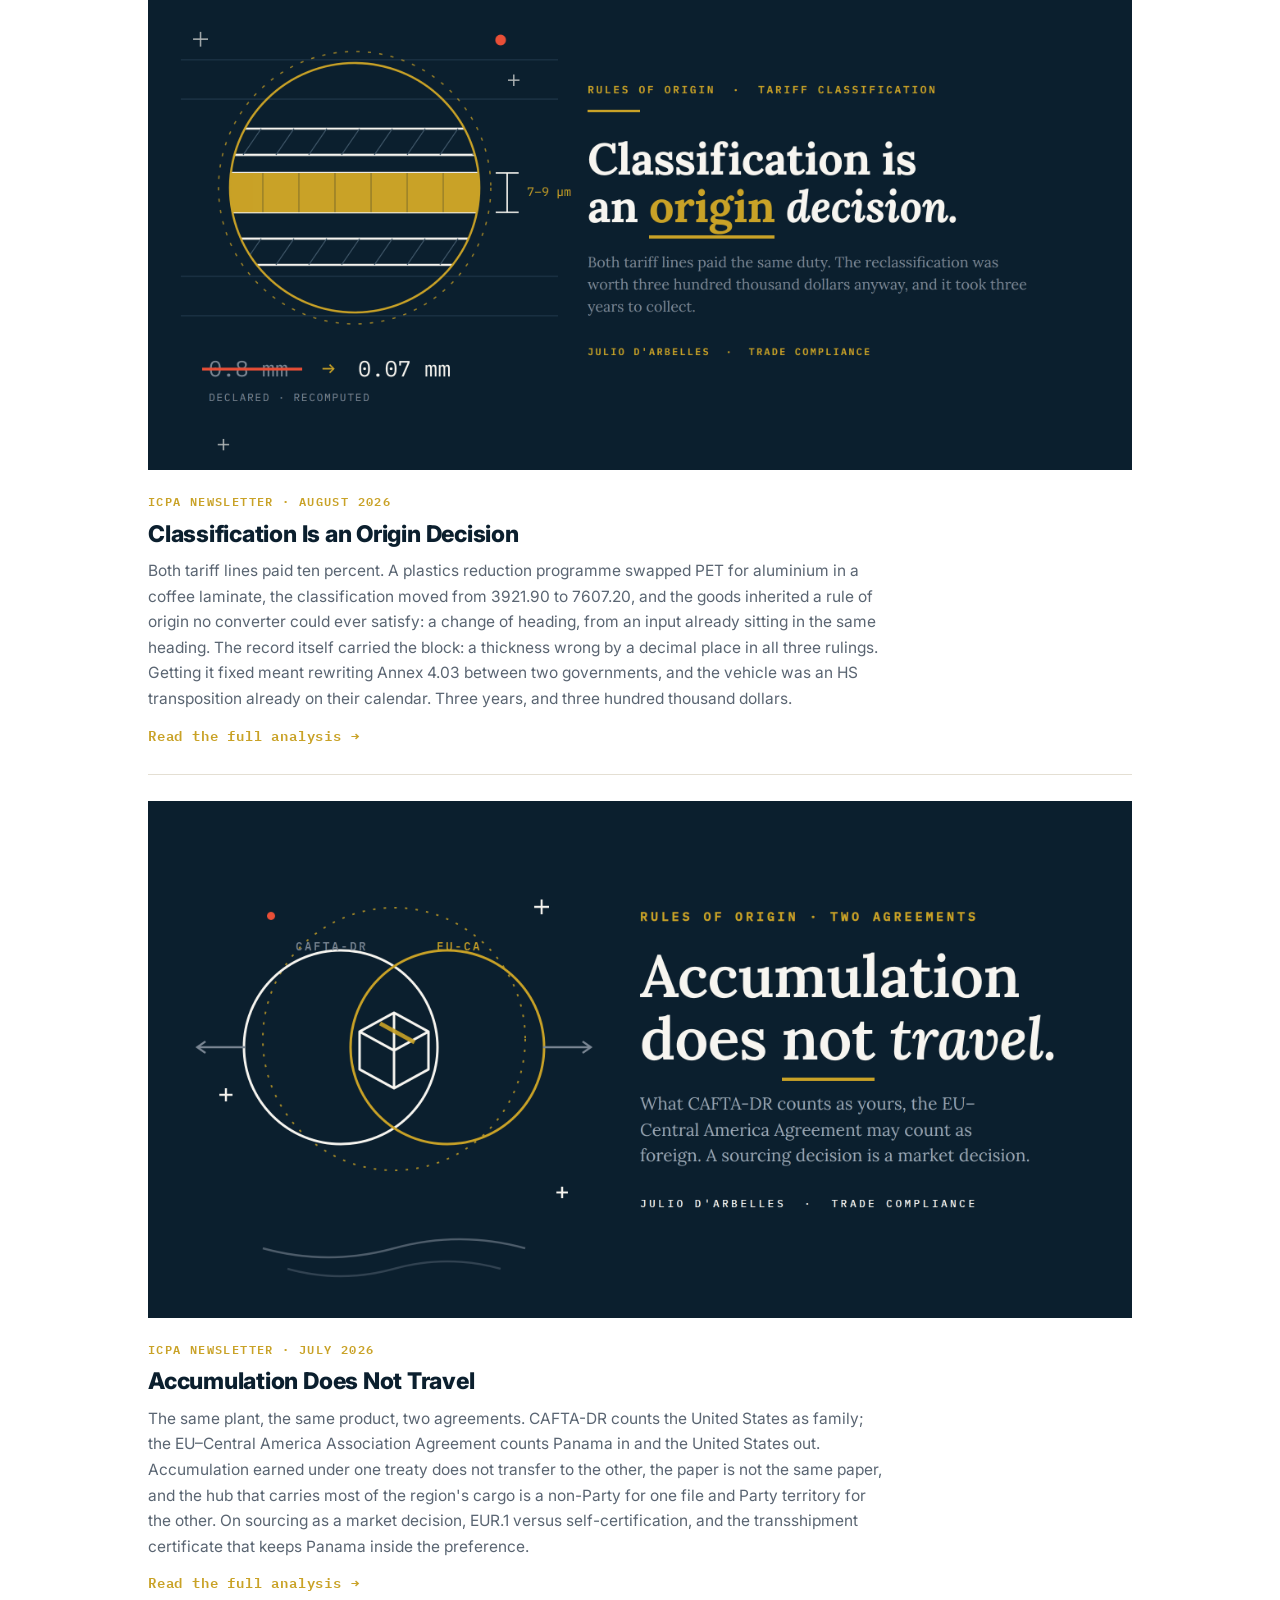
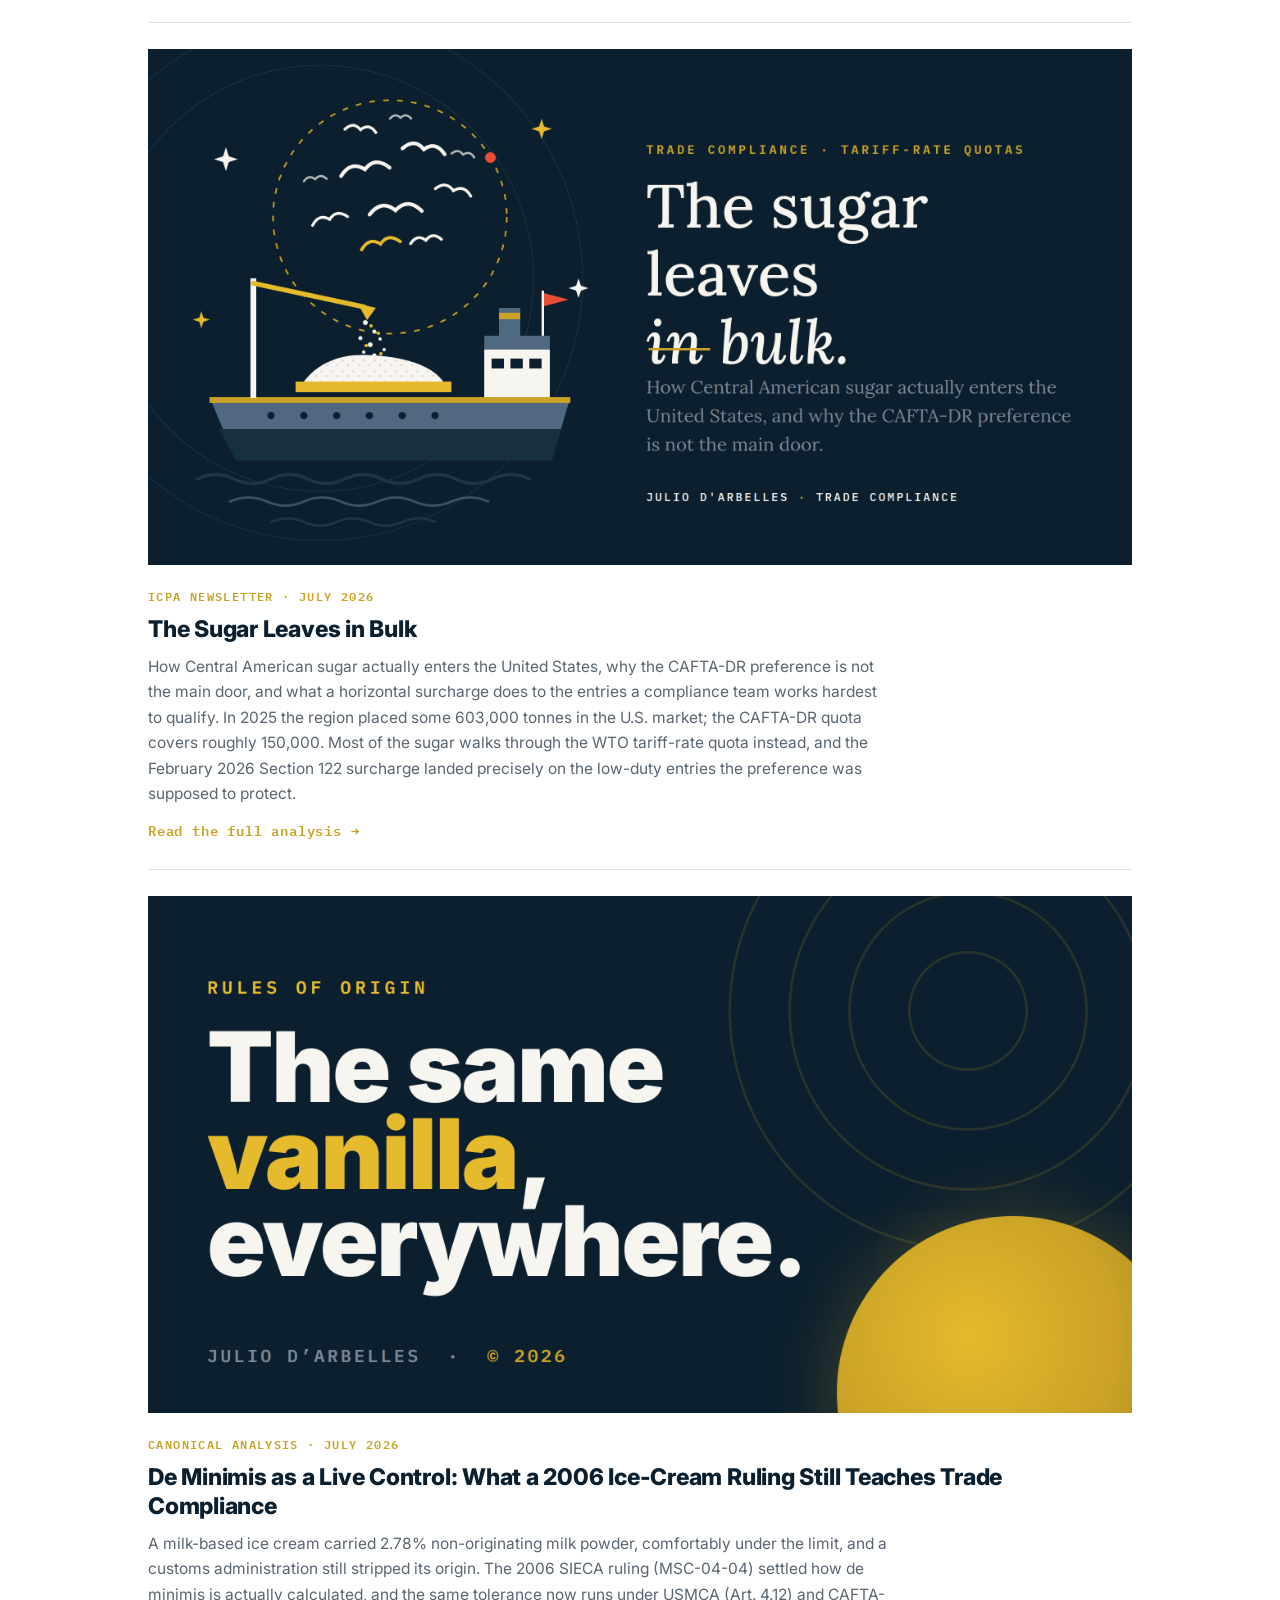
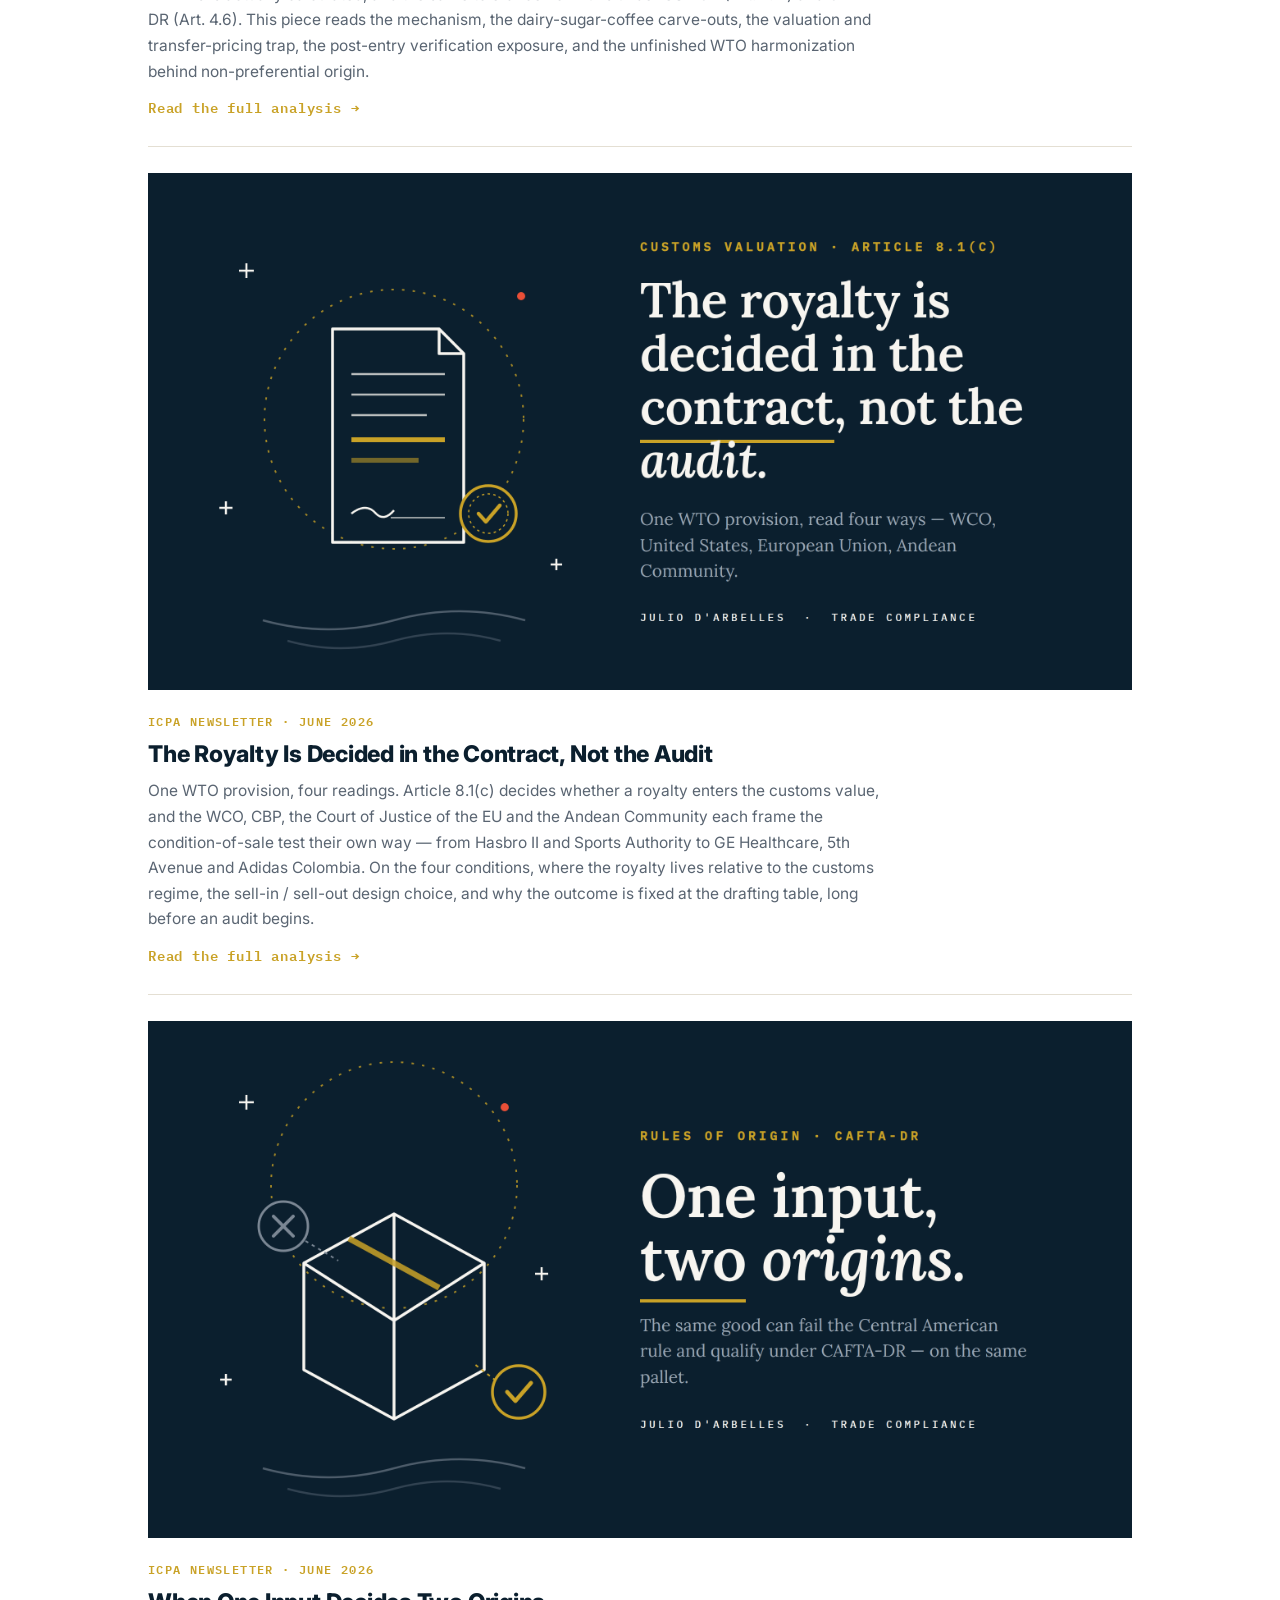
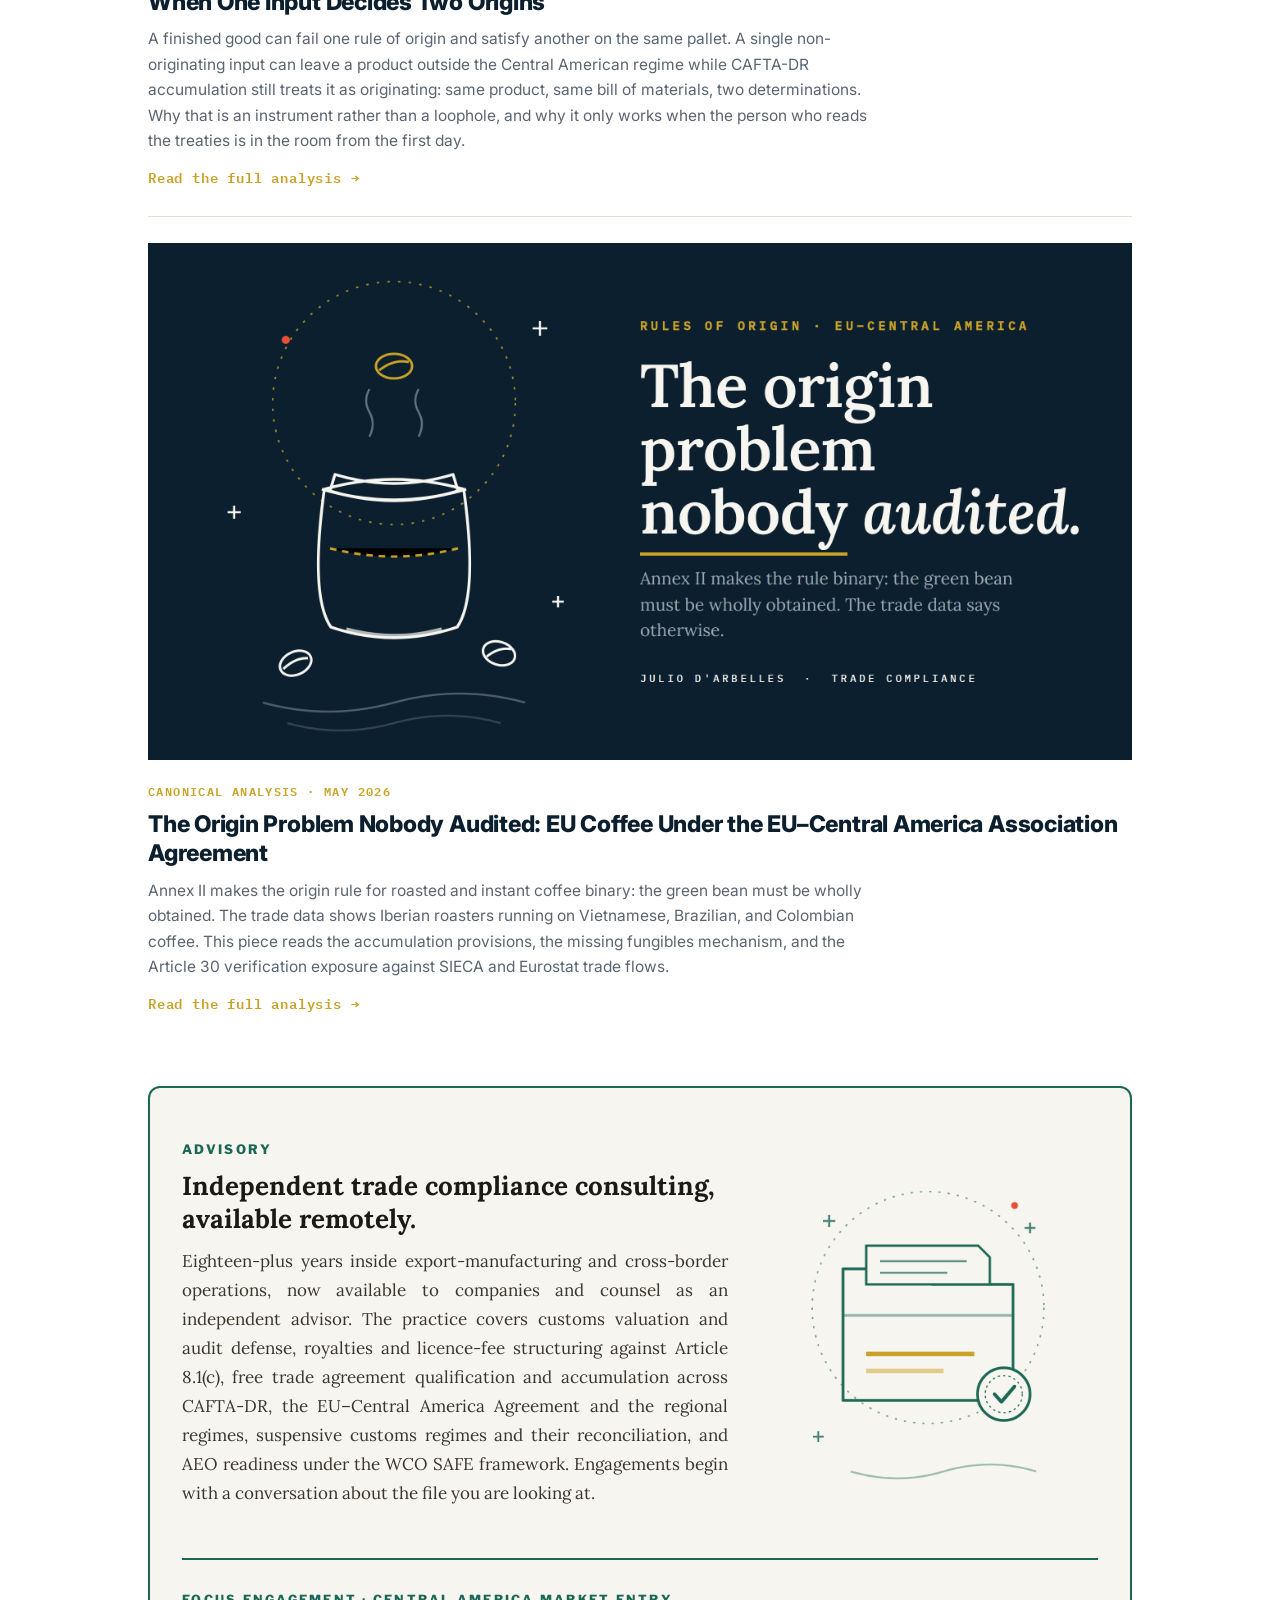
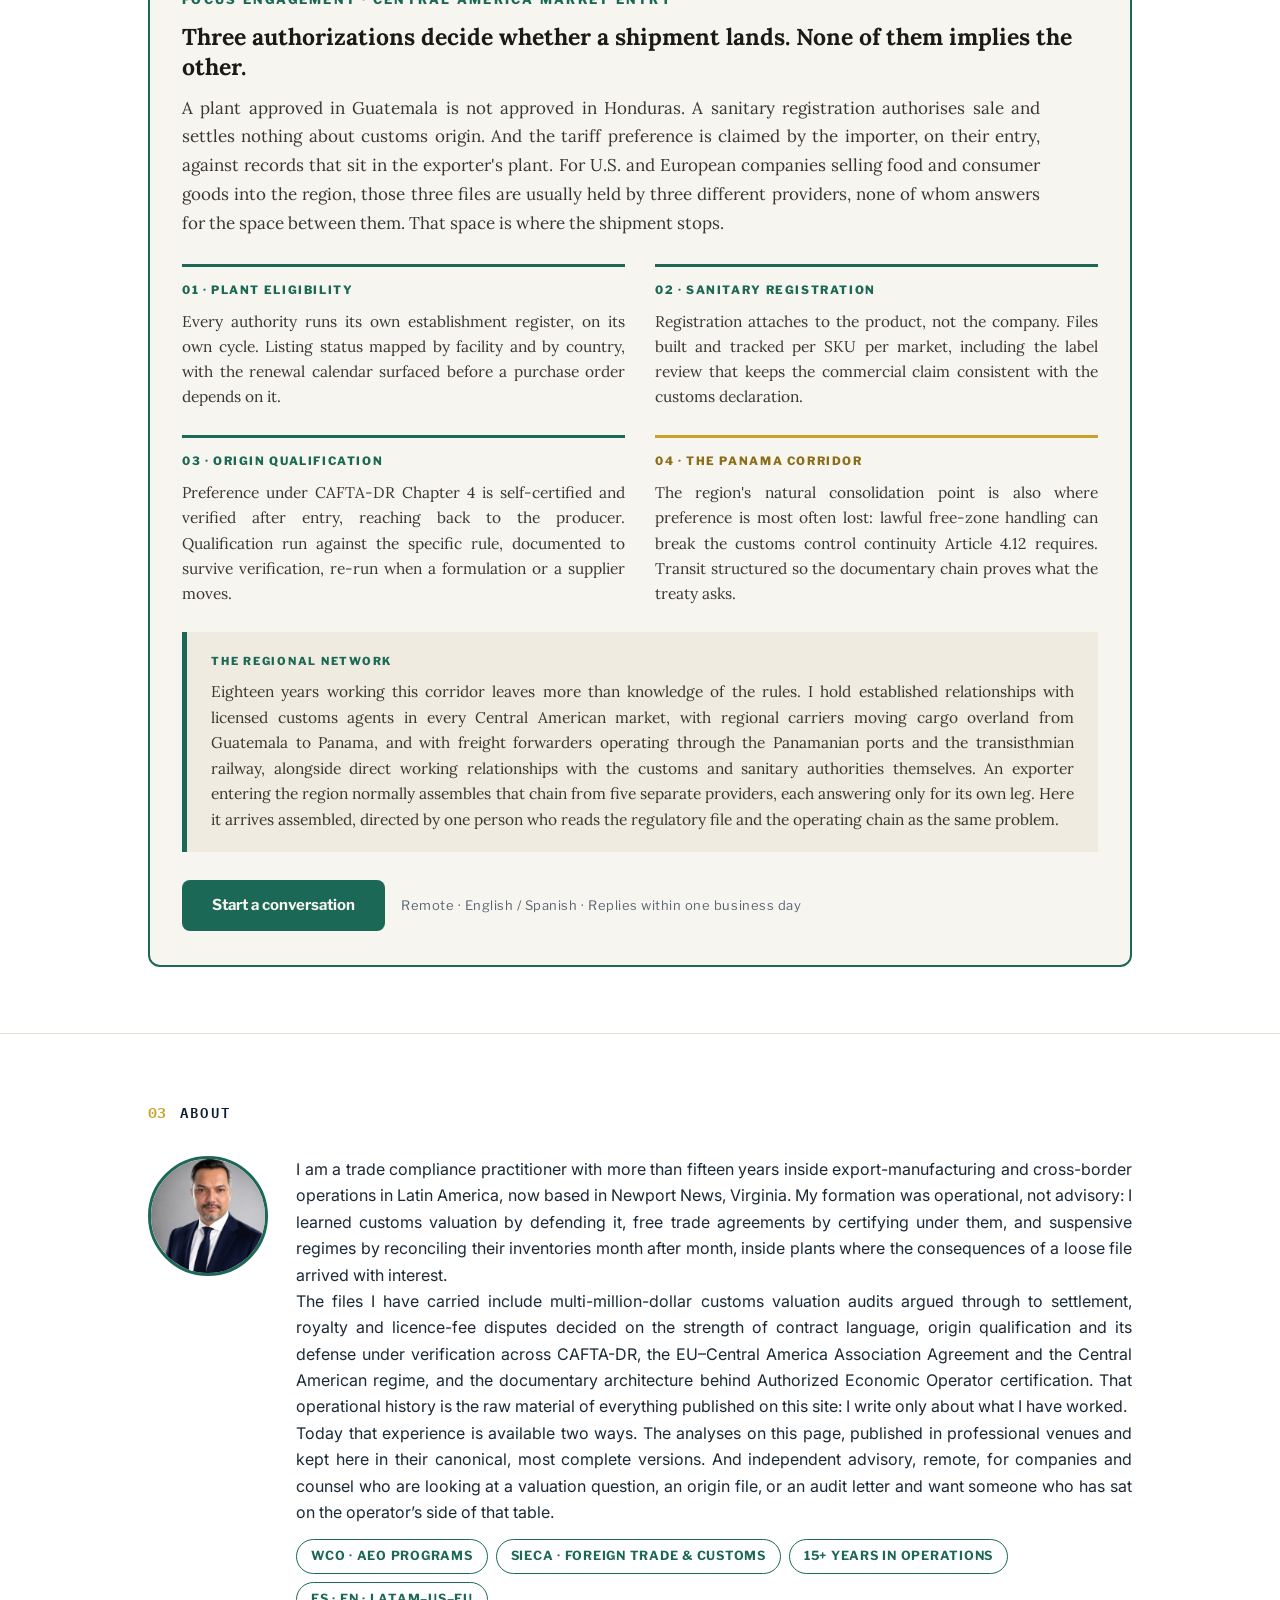
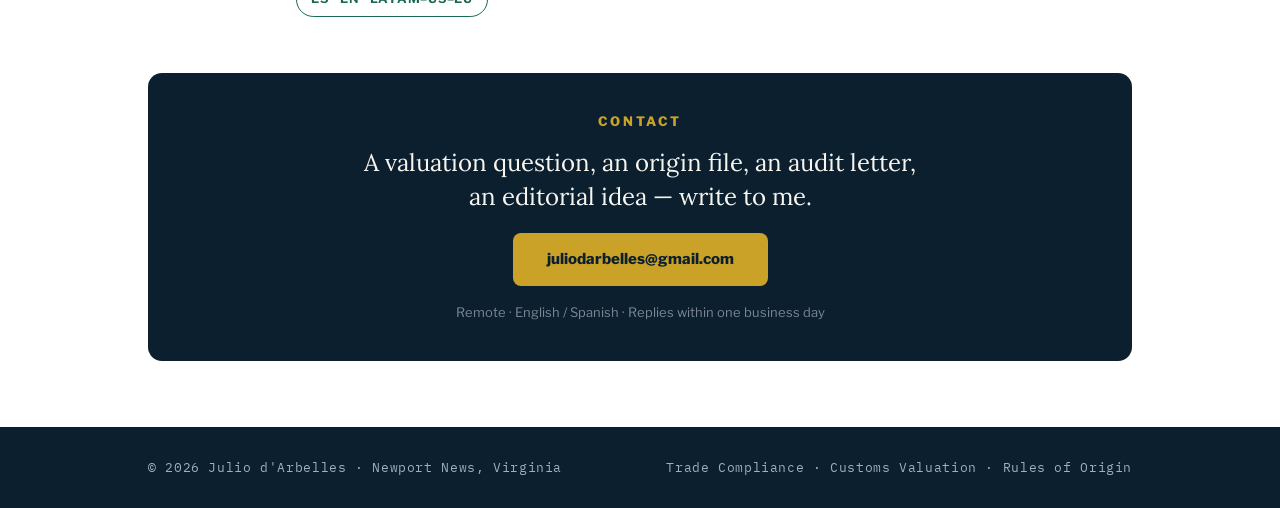
==== commit 180ec556: "Add files via upload" ====
--- a/index.html
+++ b/index.html
@@ -35,6 +35,7 @@
 <nav class="top">
 <a href="#practice">Practice</a>
 <a href="#work">Work</a>
+<a href="#advisory">Advisory</a>
 <a href="#about">About</a>
 <a href="#contact">Contact</a>
 </nav>
@@ -133,7 +134,7 @@
 <div class="desc">Annex II makes the origin rule for roasted and instant coffee binary: the green bean must be wholly obtained. The trade data shows Iberian roasters running on Vietnamese, Brazilian, and Colombian coffee. This piece reads the accumulation provisions, the missing fungibles mechanism, and the Article 30 verification exposure against SIECA and Eurostat trade flows.</div>
 <a class="readlink" href="eu-central-america-coffee-origin.html">Read the full analysis →</a>
 </div>
-<div class="advisory" id="advisory" style="margin-top:44px;padding:34px 32px;border:2px solid #1C6856;border-radius:12px;background:#F7F5F0;">
+<div class="advisory" id="advisory" style="scroll-margin-top:86px;margin-top:44px;padding:34px 32px;border:2px solid #1C6856;border-radius:12px;background:#F7F5F0;">
 <div style="display:flex;gap:30px;align-items:center;flex-wrap:wrap;">
 <div style="flex:1.5;min-width:300px;">
 <div style="font-family:'Libre Franklin',sans-serif;font-weight:800;letter-spacing:.18em;font-size:13px;color:#1C6856;text-transform:uppercase;">Advisory</div>
@@ -178,9 +179,11 @@
 
 </div>
 
-<div style="margin-top:26px;padding:16px 20px;background:#EFEBE0;border-left:4px solid #1C1A17;font-family:'Lora',serif;font-size:15px;line-height:1.62;color:#3a362c;text-align:justify;">
-<span style="font-family:'Libre Franklin',sans-serif;font-weight:800;font-size:11px;letter-spacing:.16em;color:#1C1A17;text-transform:uppercase;display:block;margin-bottom:7px;">Scope</span>
-This is regulatory and origin work, not freight. I am not a customs broker, forwarder or carrier, and I do not move cargo or quote transport. I build and defend the file, and coordinate with the licensed operators selected in each market, because the exposure lands on the importer of record and on the producer's own documentation rather than on the transport leg.
+<div style="margin-top:26px;padding:20px 24px;background:#EFEBE0;border-left:5px solid #1C6856;">
+<span style="font-family:'Libre Franklin',sans-serif;font-weight:800;font-size:11px;letter-spacing:.16em;color:#1C6856;text-transform:uppercase;display:block;margin-bottom:9px;">The regional network</span>
+<div style="font-family:'Lora',serif;font-size:15.5px;line-height:1.65;color:#3a362c;text-align:justify;">
+Eighteen years working this corridor leaves more than knowledge of the rules. I hold established relationships with licensed customs agents in every Central American market, with regional carriers moving cargo overland from Guatemala to Panama, and with freight forwarders operating through the Panamanian ports and the transisthmian railway, alongside direct working relationships with the customs and sanitary authorities themselves. An exporter entering the region normally assembles that chain from five separate providers, each answering only for its own leg. Here it arrives assembled, directed by one person who reads the regulatory file and the operating chain as the same problem.
+</div>
 </div>
 
 <div style="margin-top:28px;display:flex;gap:16px;align-items:center;flex-wrap:wrap;">
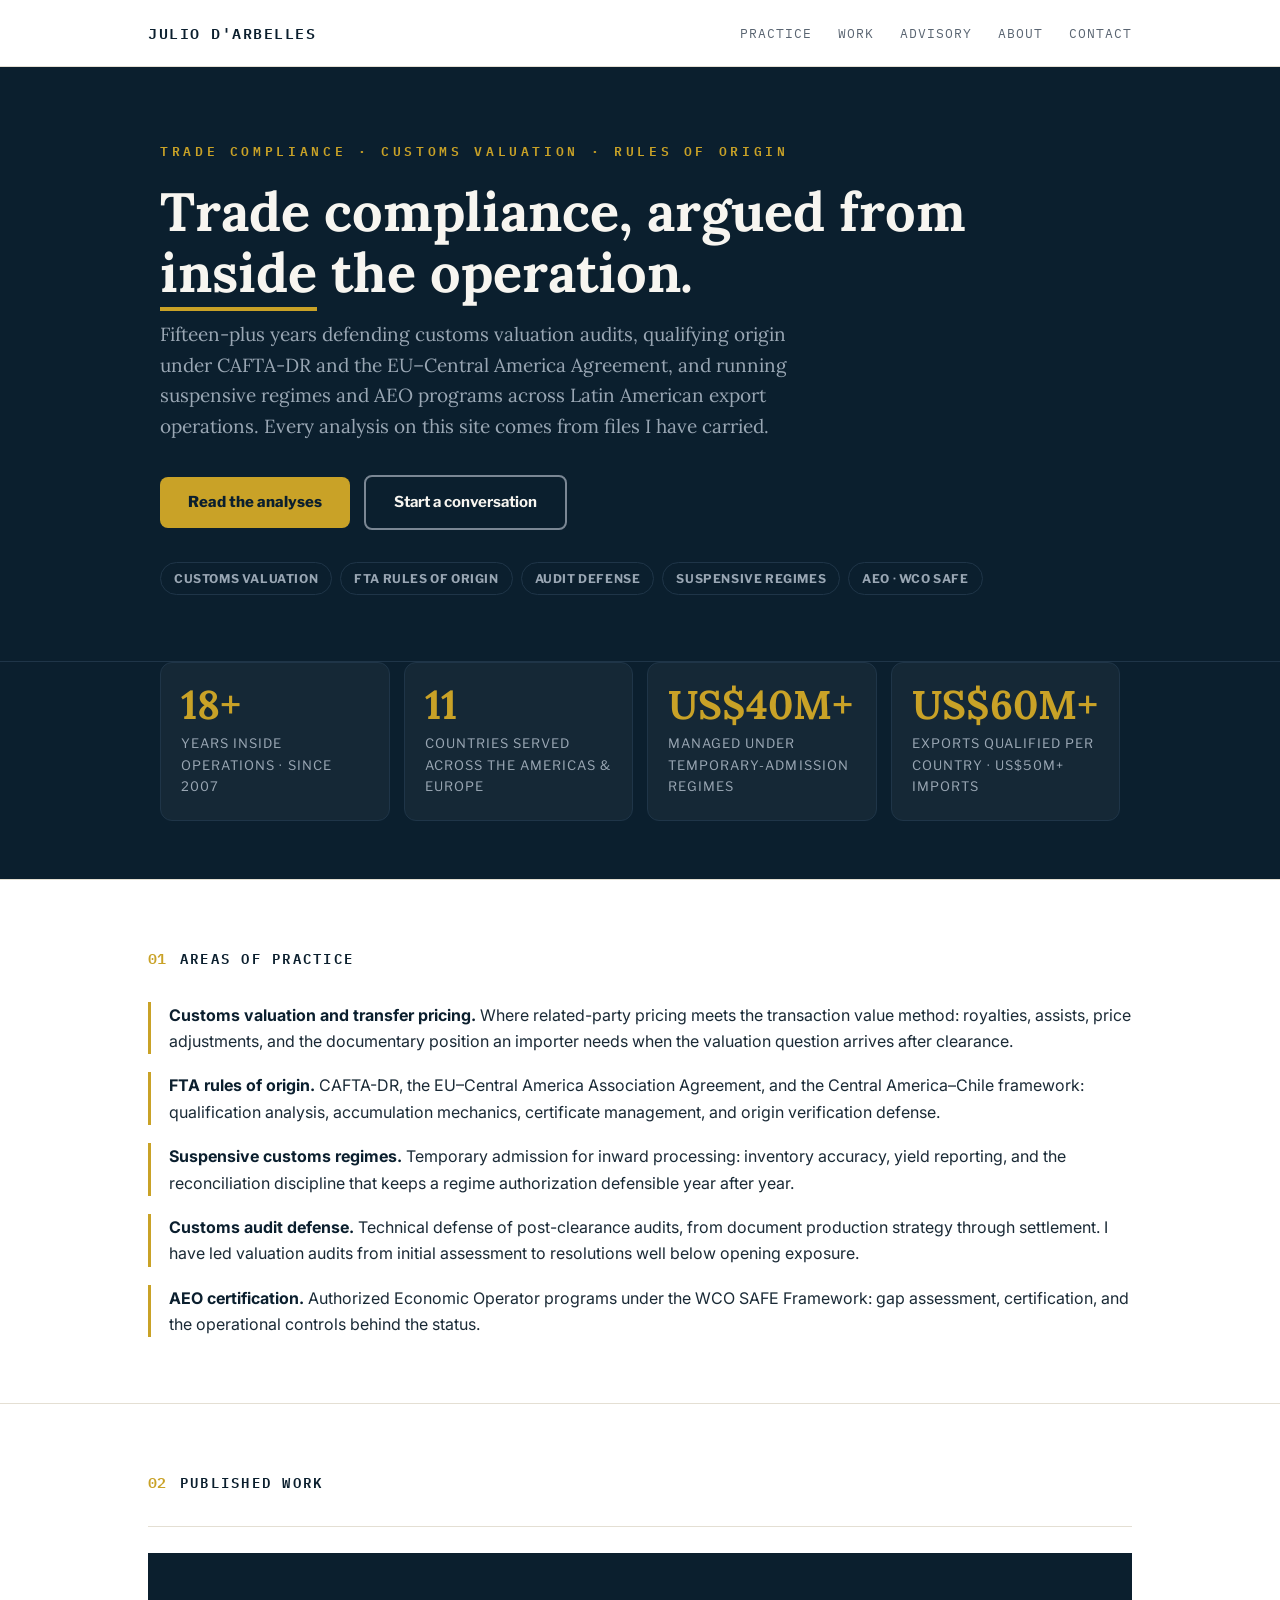
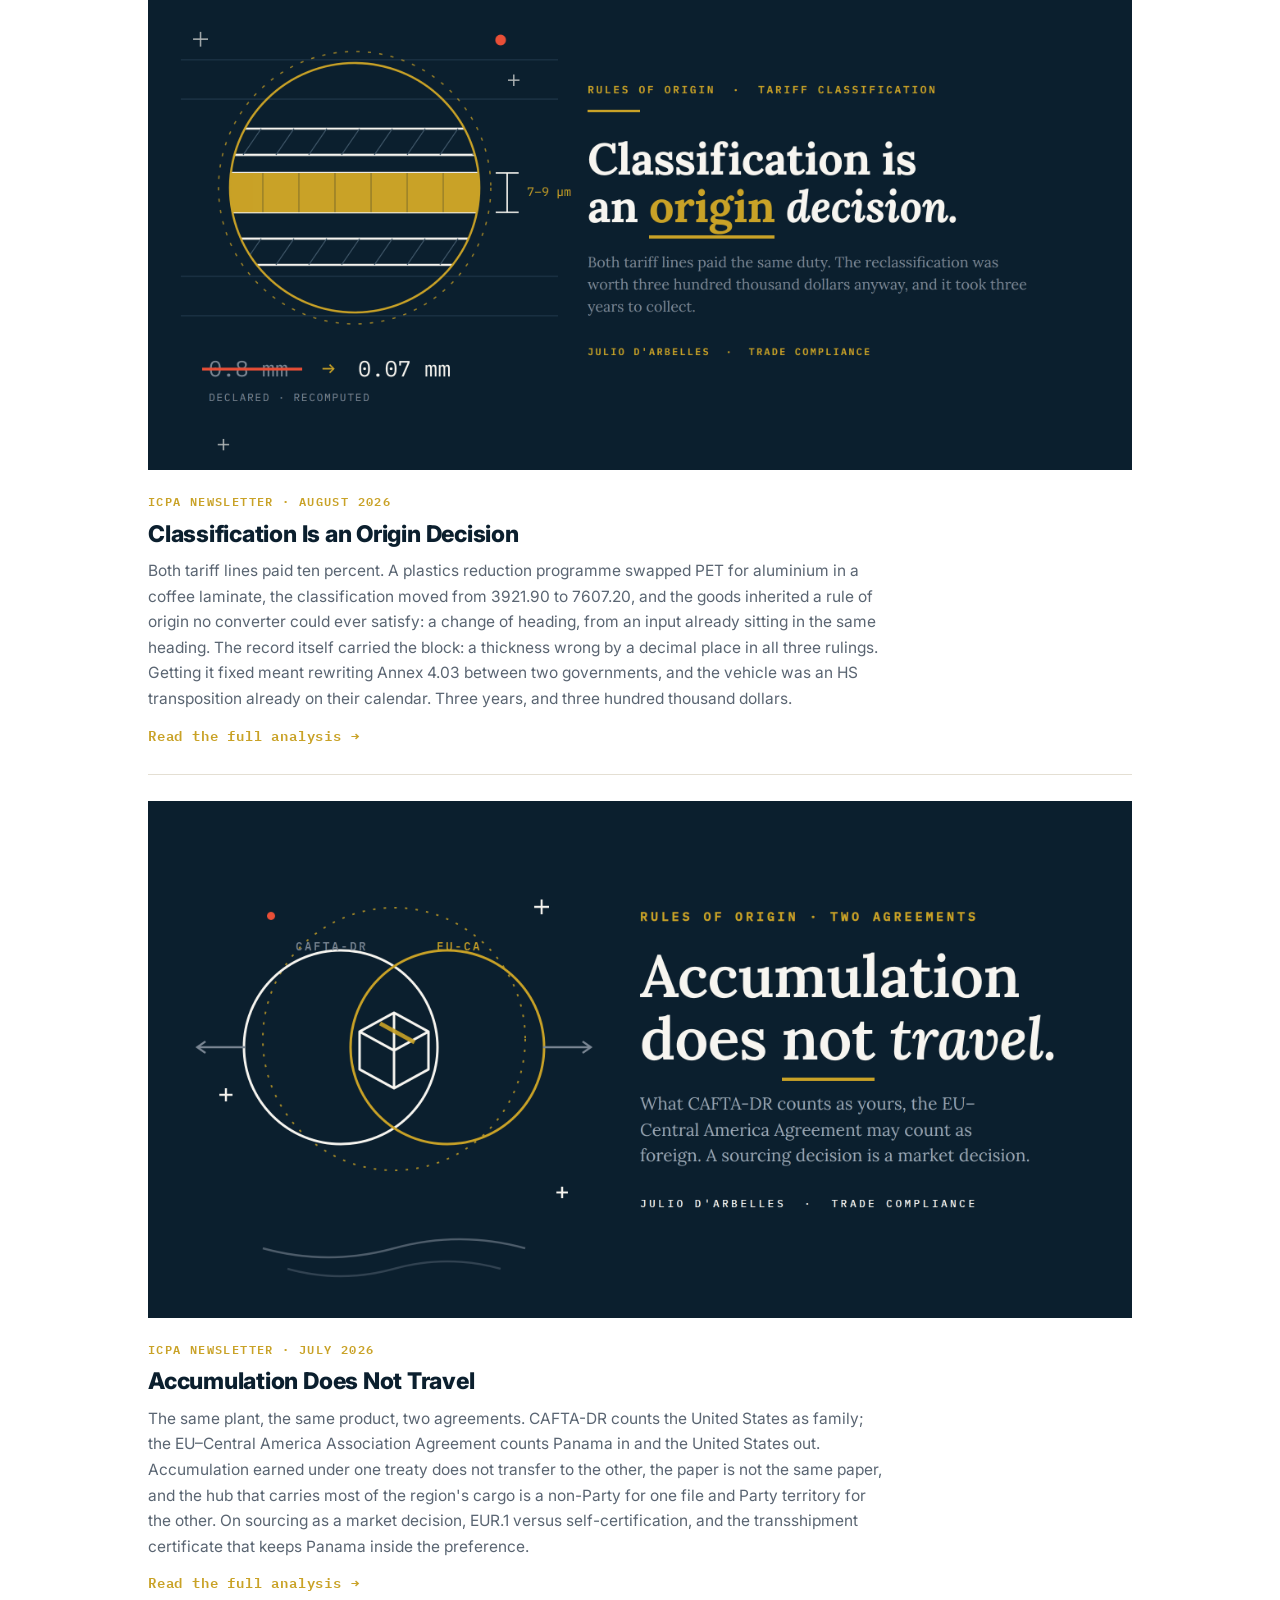
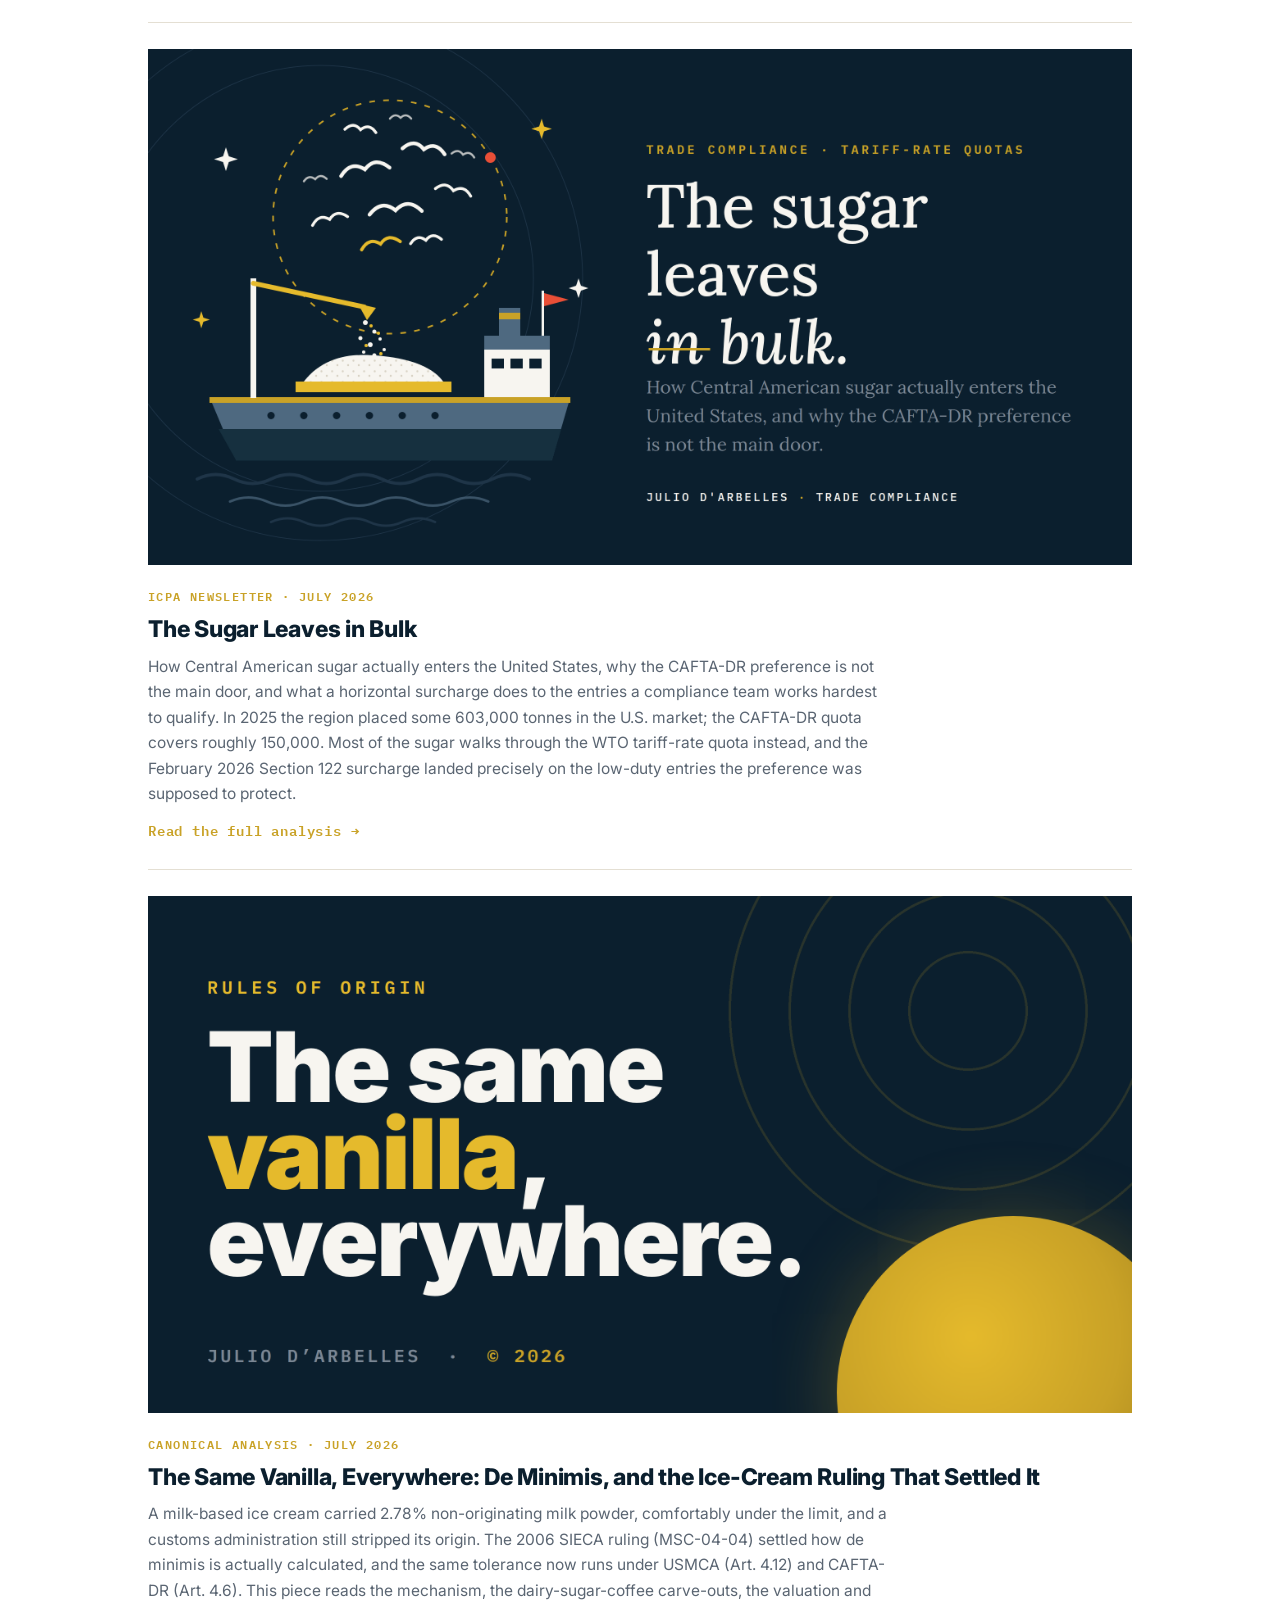
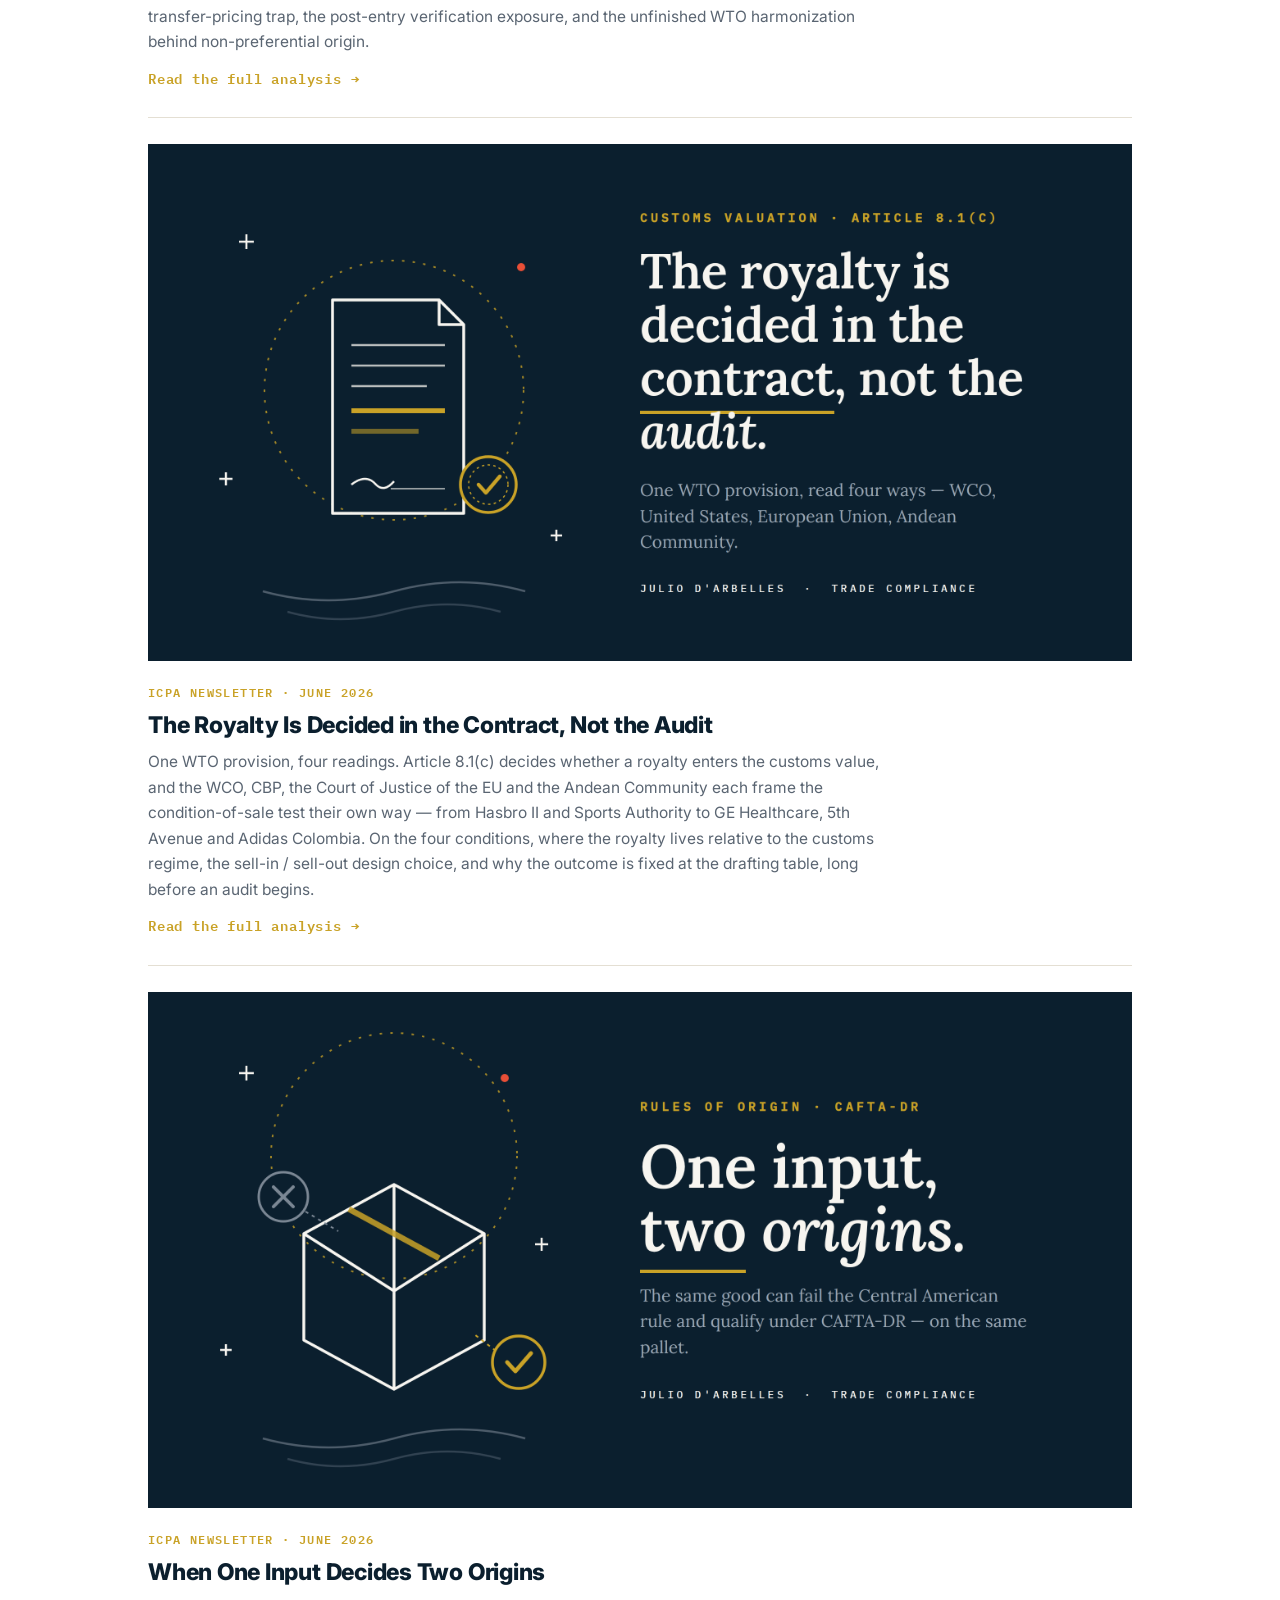
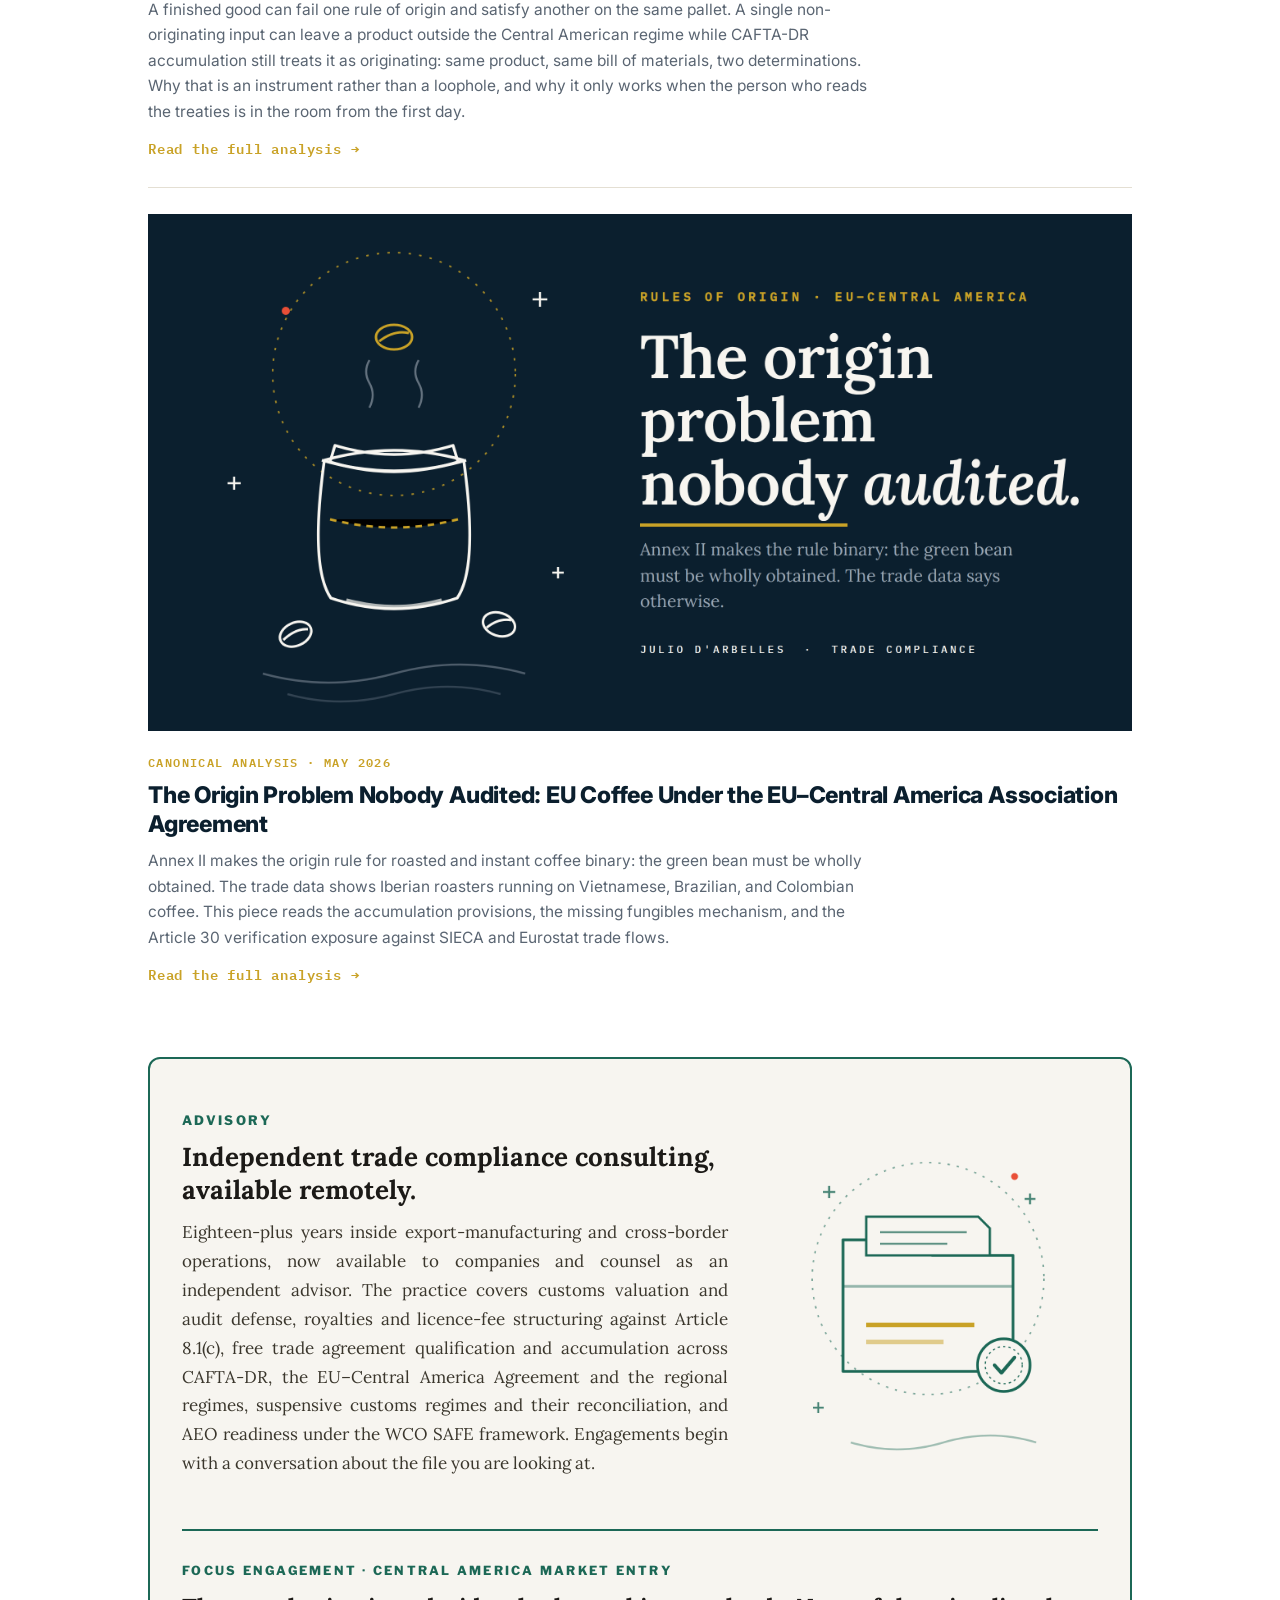
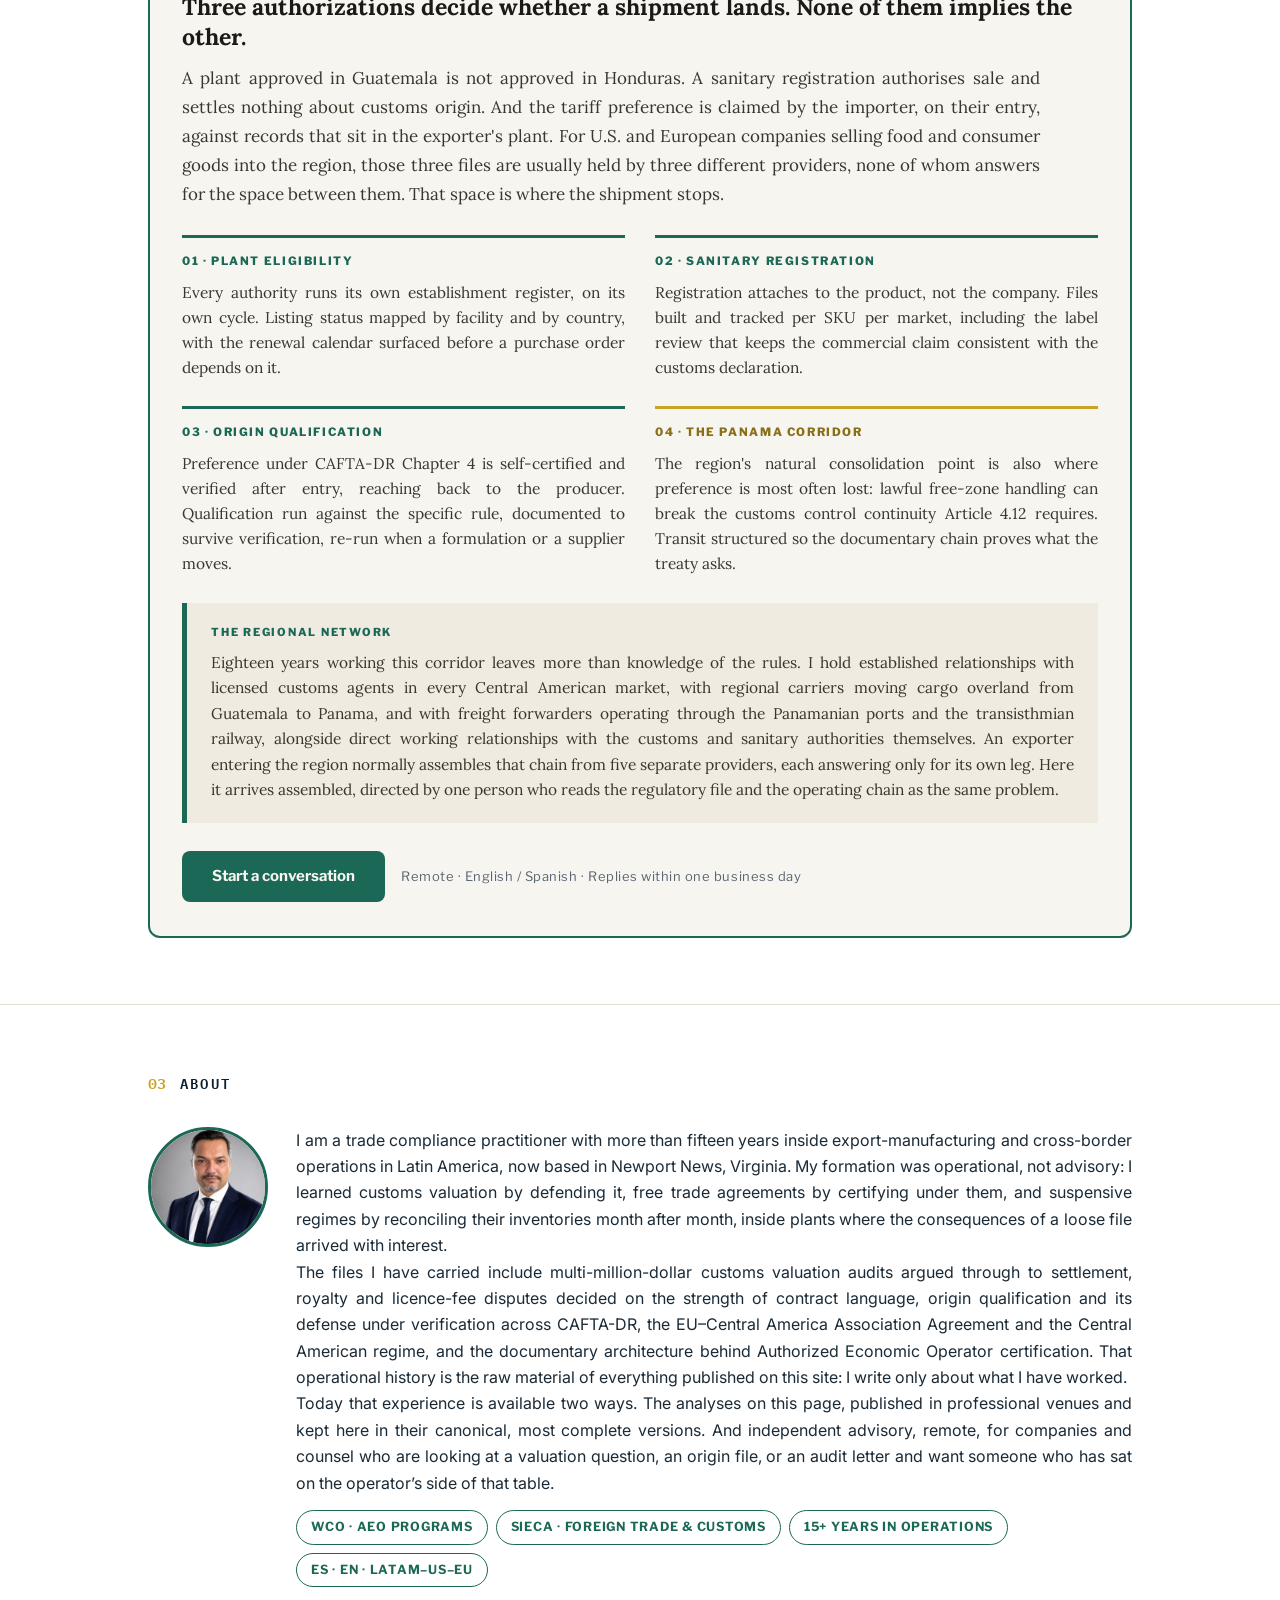
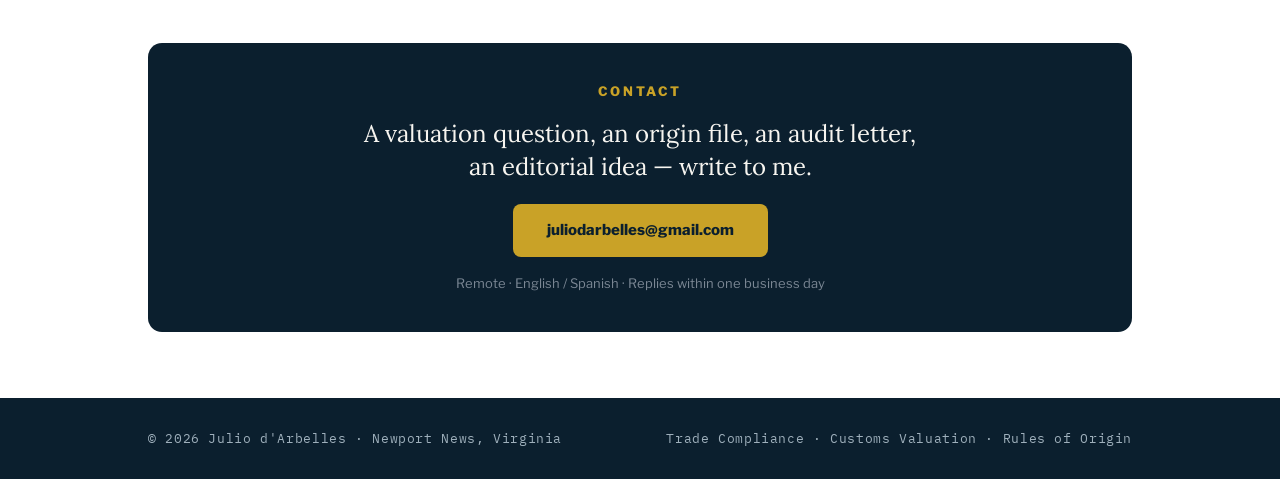
==== commit b581f043: "Add files via upload" ====
--- a/index.html
+++ b/index.html
@@ -23,7 +23,6 @@
   "name": "Julio d'Arbelles",
   "jobTitle": "Trade Compliance Practitioner",
   "knowsAbout": ["Customs valuation", "Transfer pricing", "Rules of origin", "CAFTA-DR", "EU–Central America Association Agreement", "Suspensive customs regimes", "AEO certification", "Customs audit defense"],
-  "sameAs": ["https://www.linkedin.com/in/juliodarbelles"],
   "address": { "@type": "PostalAddress", "addressLocality": "Newport News", "addressRegion": "VA", "addressCountry": "US" }
 }
 </script>
@@ -110,9 +109,9 @@
 <div class="desc">How Central American sugar actually enters the United States, why the CAFTA-DR preference is not the main door, and what a horizontal surcharge does to the entries a compliance team works hardest to qualify. In 2025 the region placed some 603,000 tonnes in the U.S. market; the CAFTA-DR quota covers roughly 150,000. Most of the sugar walks through the WTO tariff-rate quota instead, and the February 2026 Section 122 surcharge landed precisely on the low-duty entries the preference was supposed to protect.</div>
 <a class="readlink" href="the-sugar-leaves-in-bulk.html" rel="noopener">Read the full analysis →</a>
 </div>
-<div class="featured"><a href="de-minimis-a-live-control.html"><img alt="De Minimis as a Live Control — the tolerance rule illustrated in the Trust Authority visual line" src="de-minimis-cover.png" style="width:100%;height:auto;display:block;margin:0 0 22px;"/></a>
+<div class="featured"><a href="de-minimis-a-live-control.html"><img alt="The Same Vanilla, Everywhere — de minimis and the law of origin" src="de-minimis-cover.png" style="width:100%;height:auto;display:block;margin:0 0 22px;"/></a>
 <div class="meta">Canonical Analysis · July 2026</div>
-<div class="title"><a href="de-minimis-a-live-control.html">De Minimis as a Live Control: What a 2006 Ice-Cream Ruling Still Teaches Trade Compliance</a></div>
+<div class="title"><a href="de-minimis-a-live-control.html">The Same Vanilla, Everywhere: De Minimis, and the Ice-Cream Ruling That Settled It</a></div>
 <div class="desc">A milk-based ice cream carried 2.78% non-originating milk powder, comfortably under the limit, and a customs administration still stripped its origin. The 2006 SIECA ruling (MSC-04-04) settled how de minimis is actually calculated, and the same tolerance now runs under USMCA (Art. 4.12) and CAFTA-DR (Art. 4.6). This piece reads the mechanism, the dairy-sugar-coffee carve-outs, the valuation and transfer-pricing trap, the post-entry verification exposure, and the unfinished WTO harmonization behind non-preferential origin.</div>
 <a class="readlink" href="de-minimis-a-live-control.html">Read the full analysis →</a>
 </div>
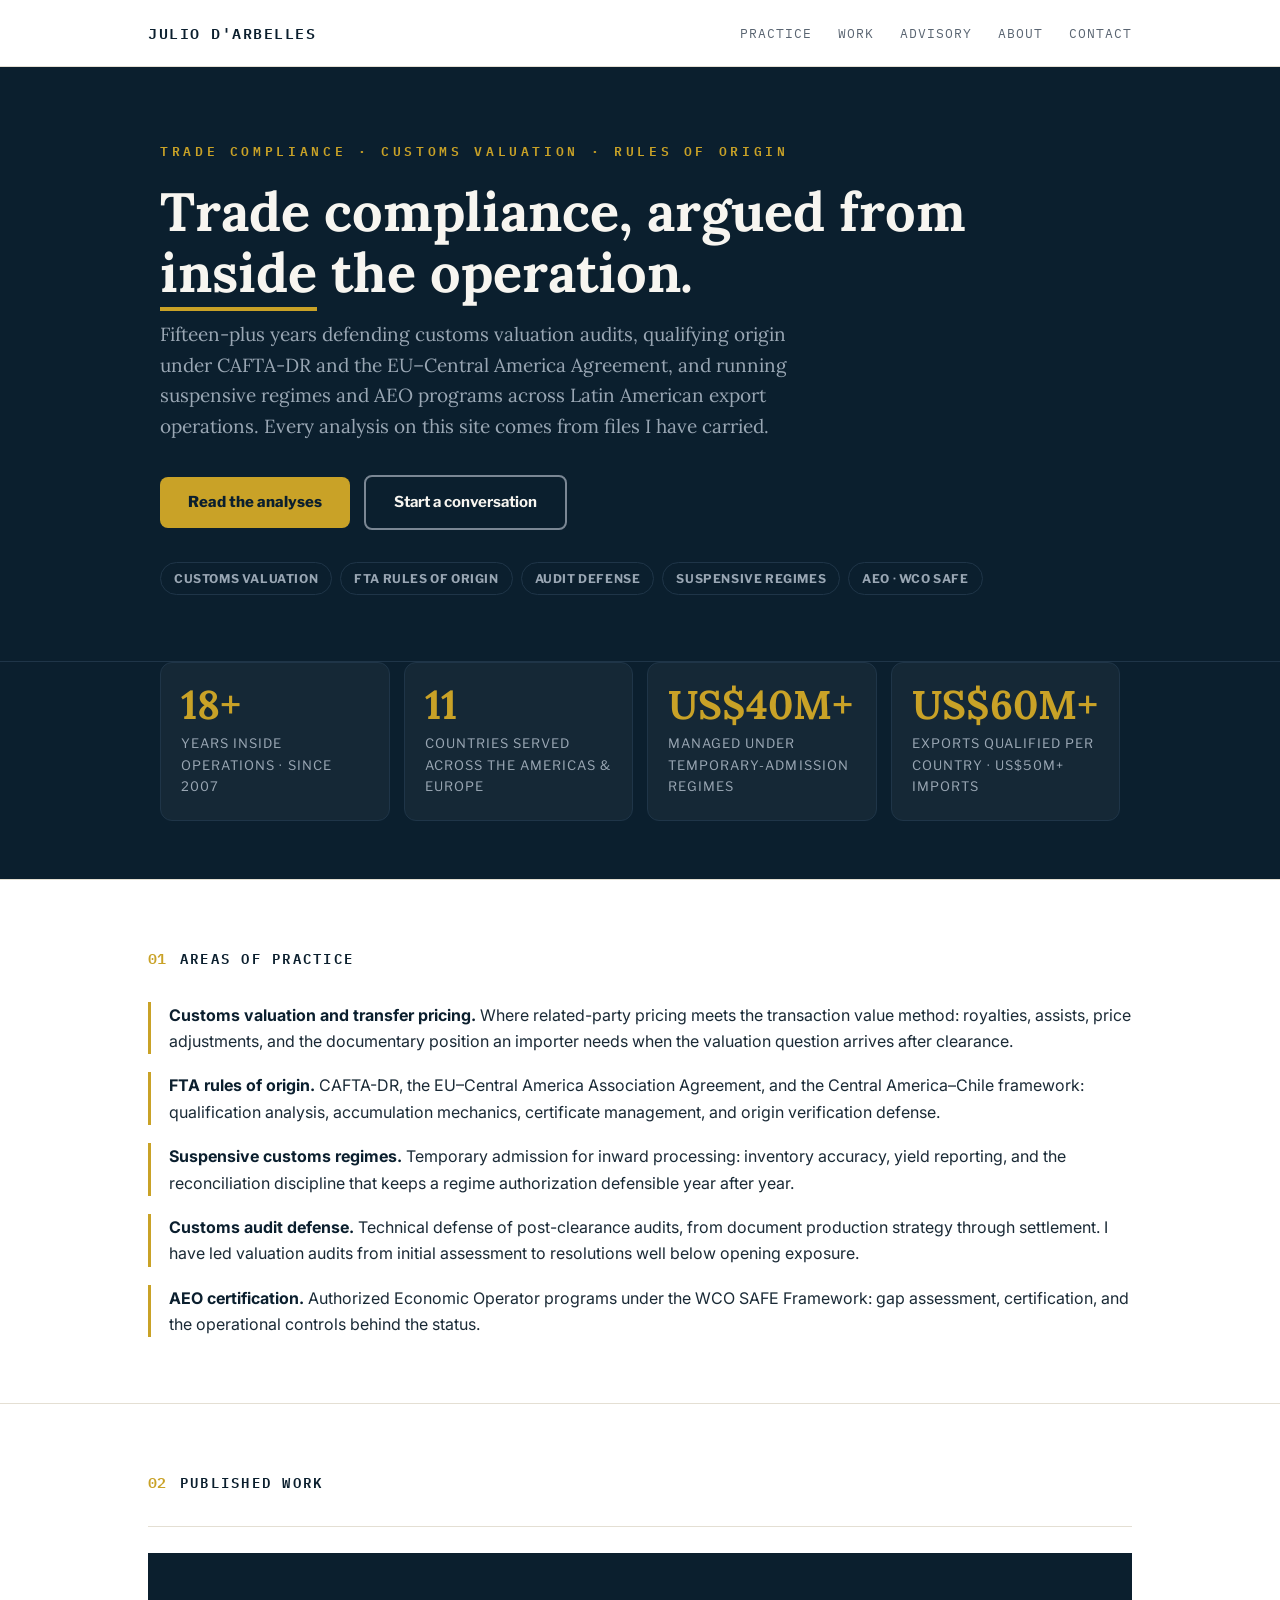
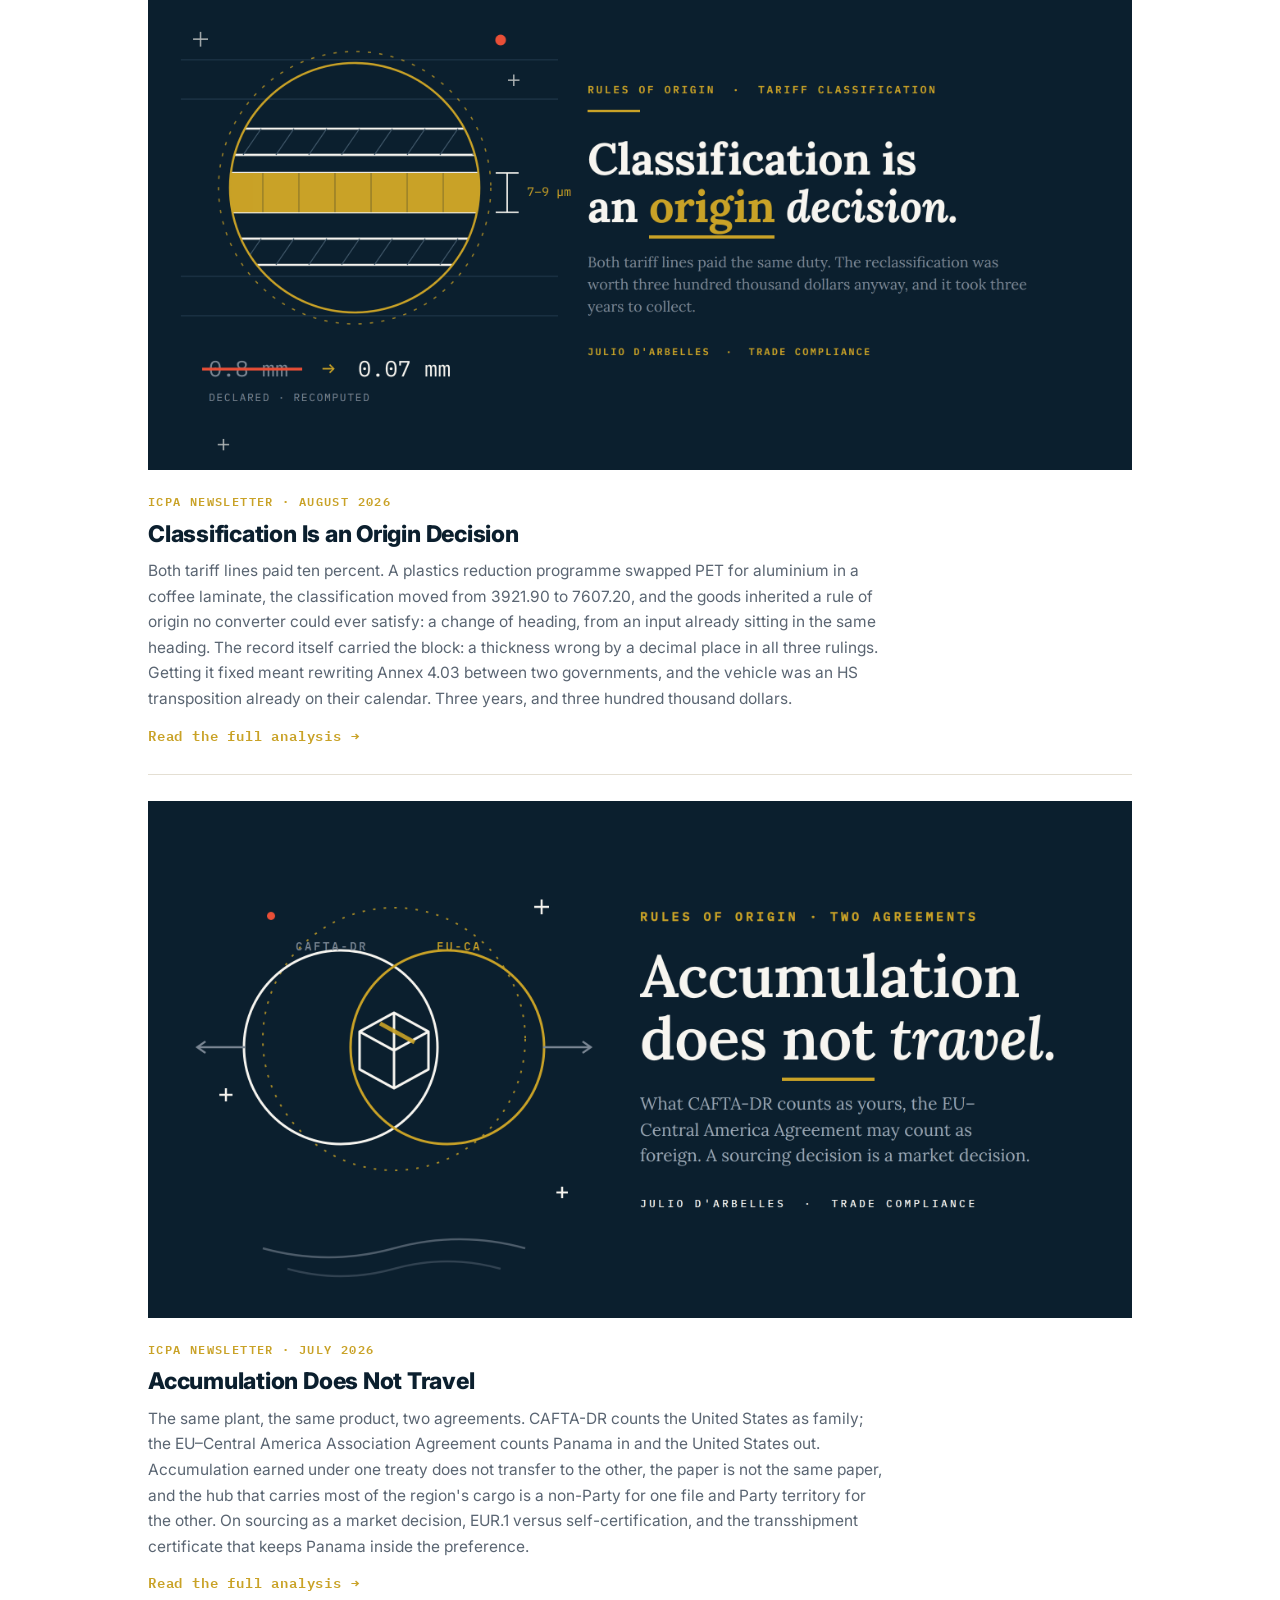
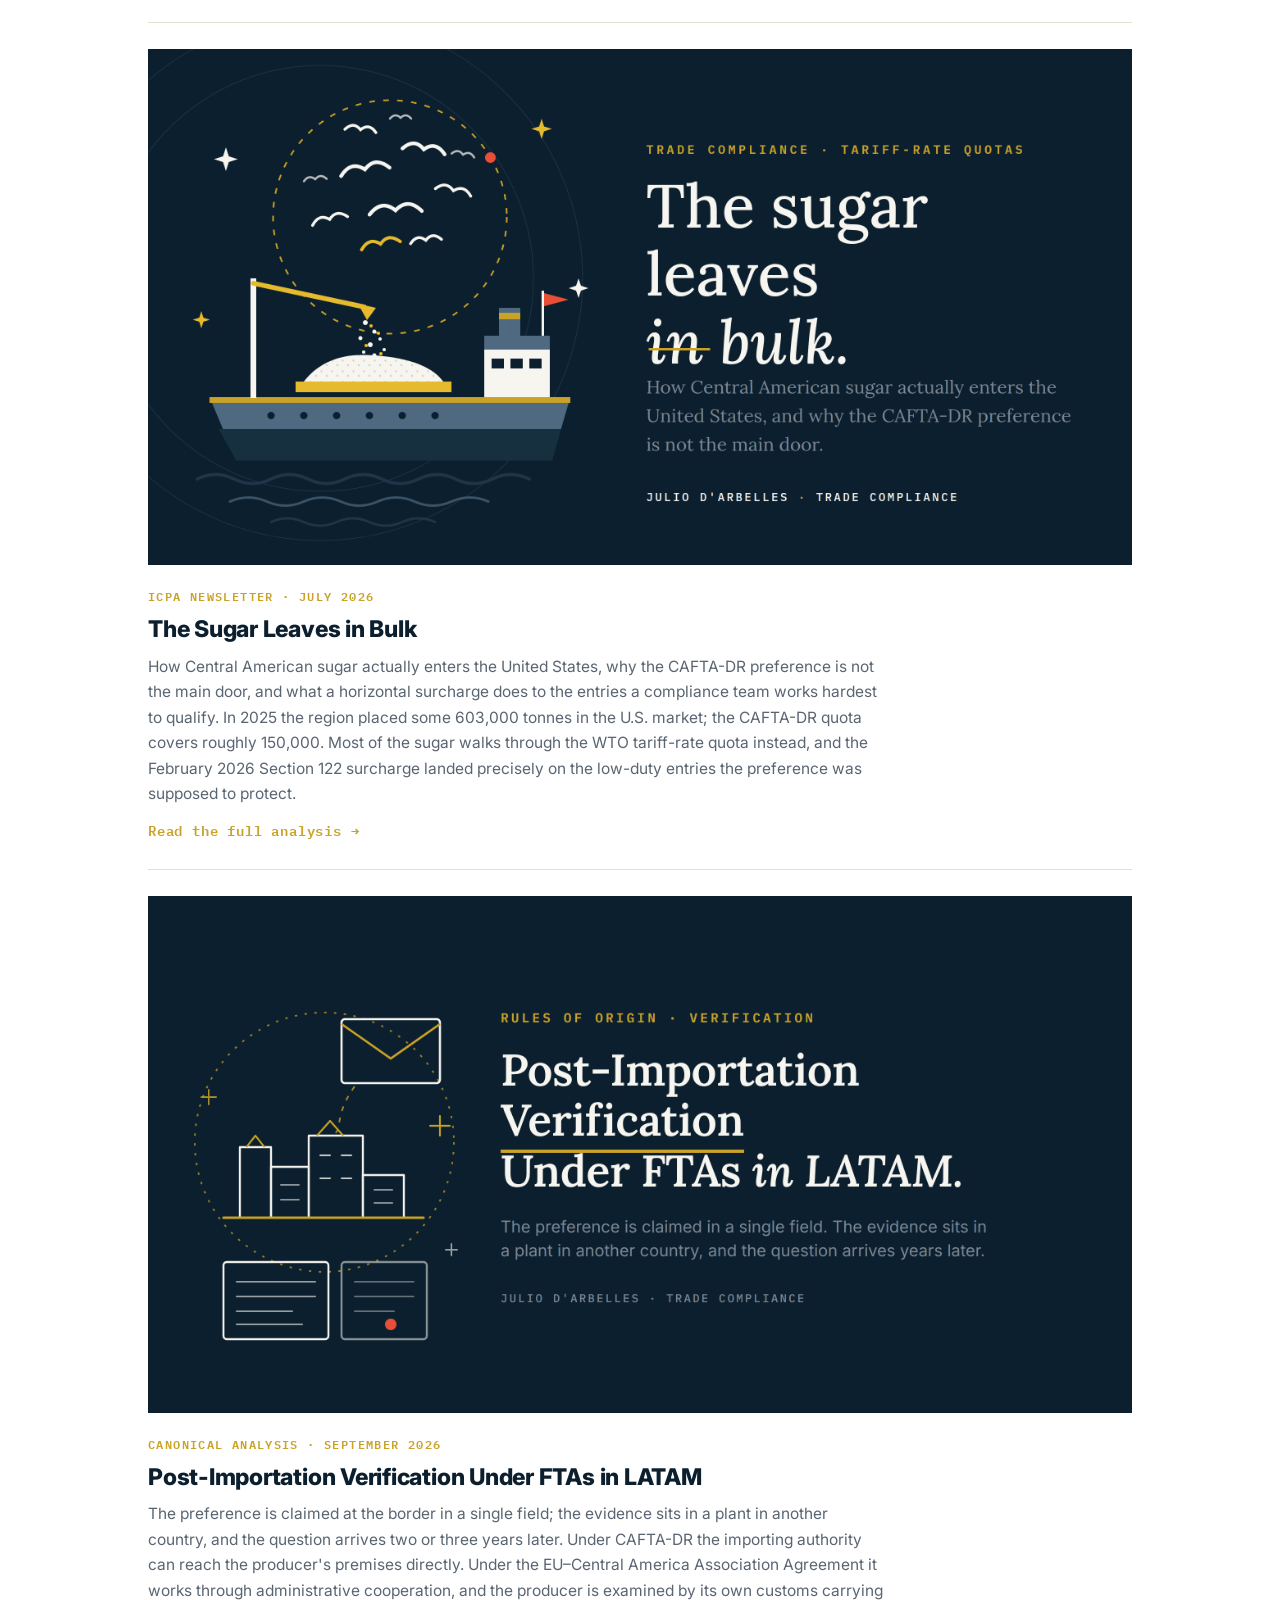
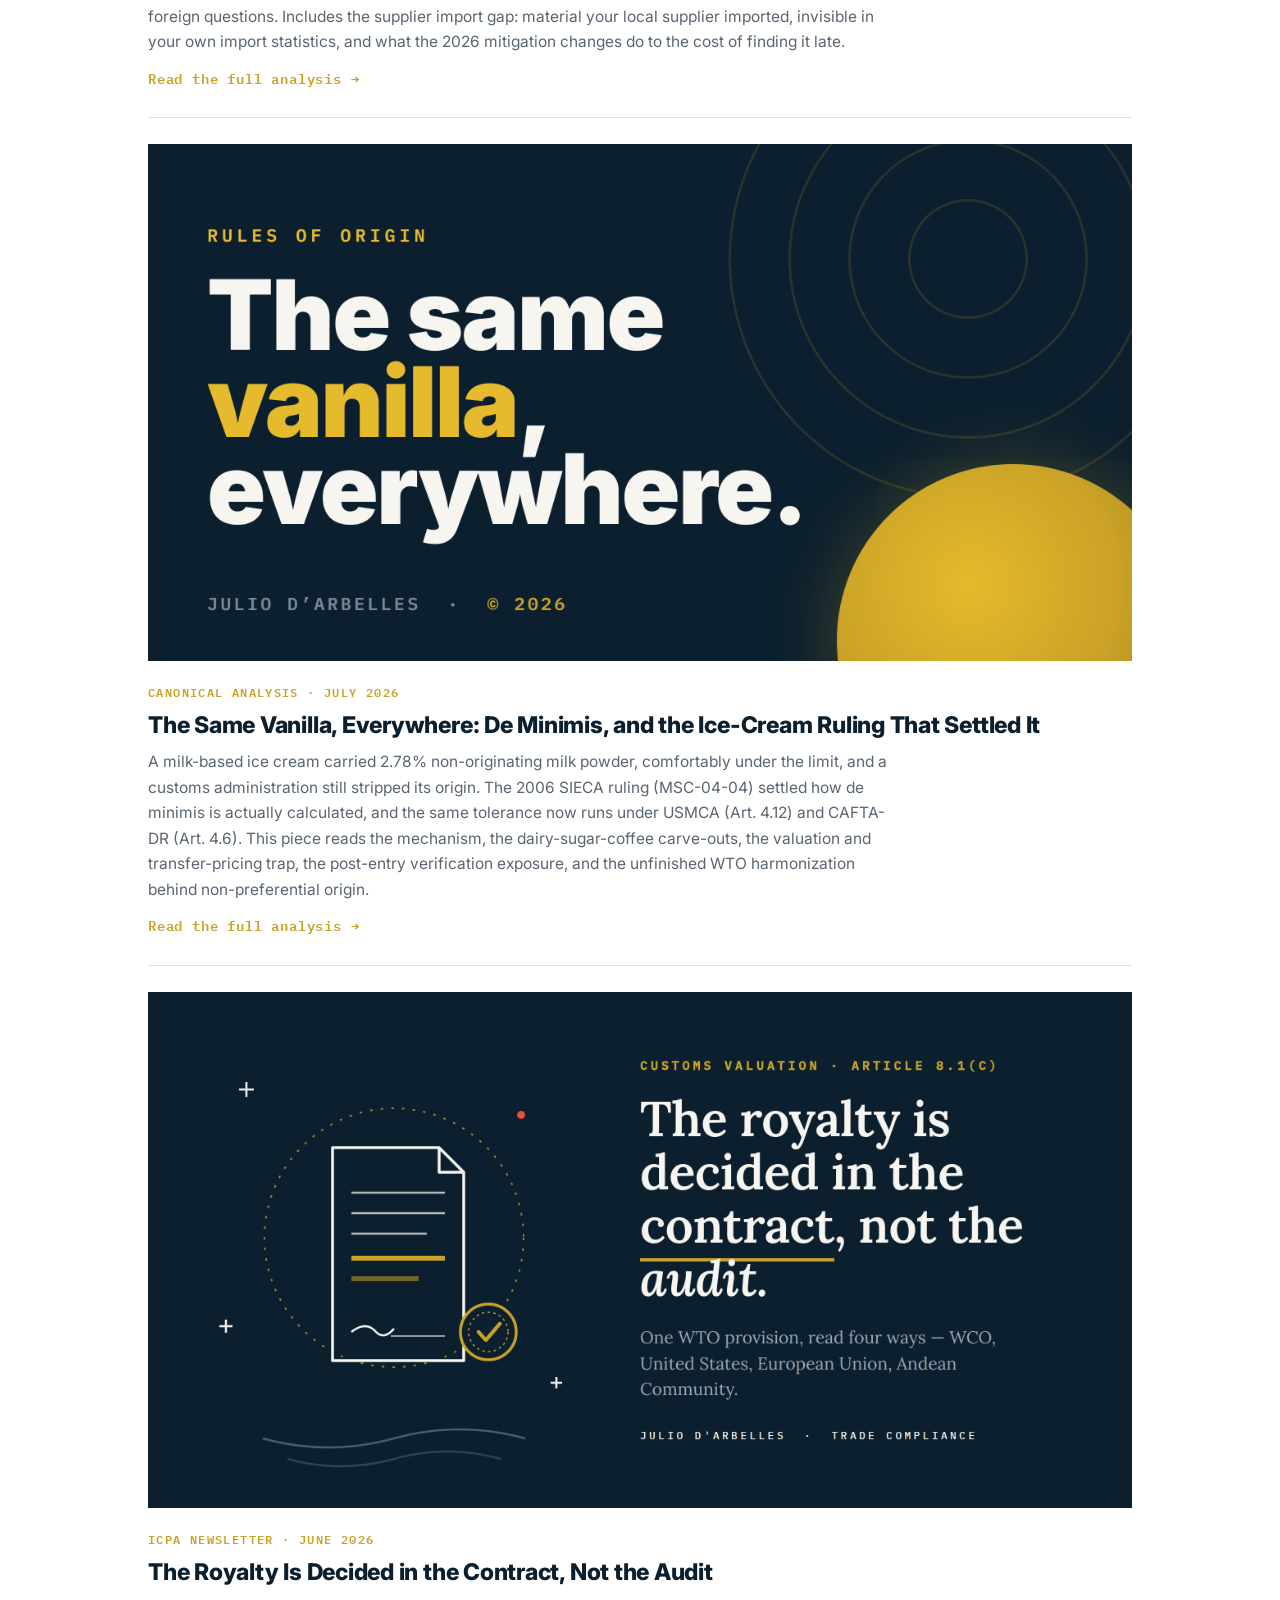
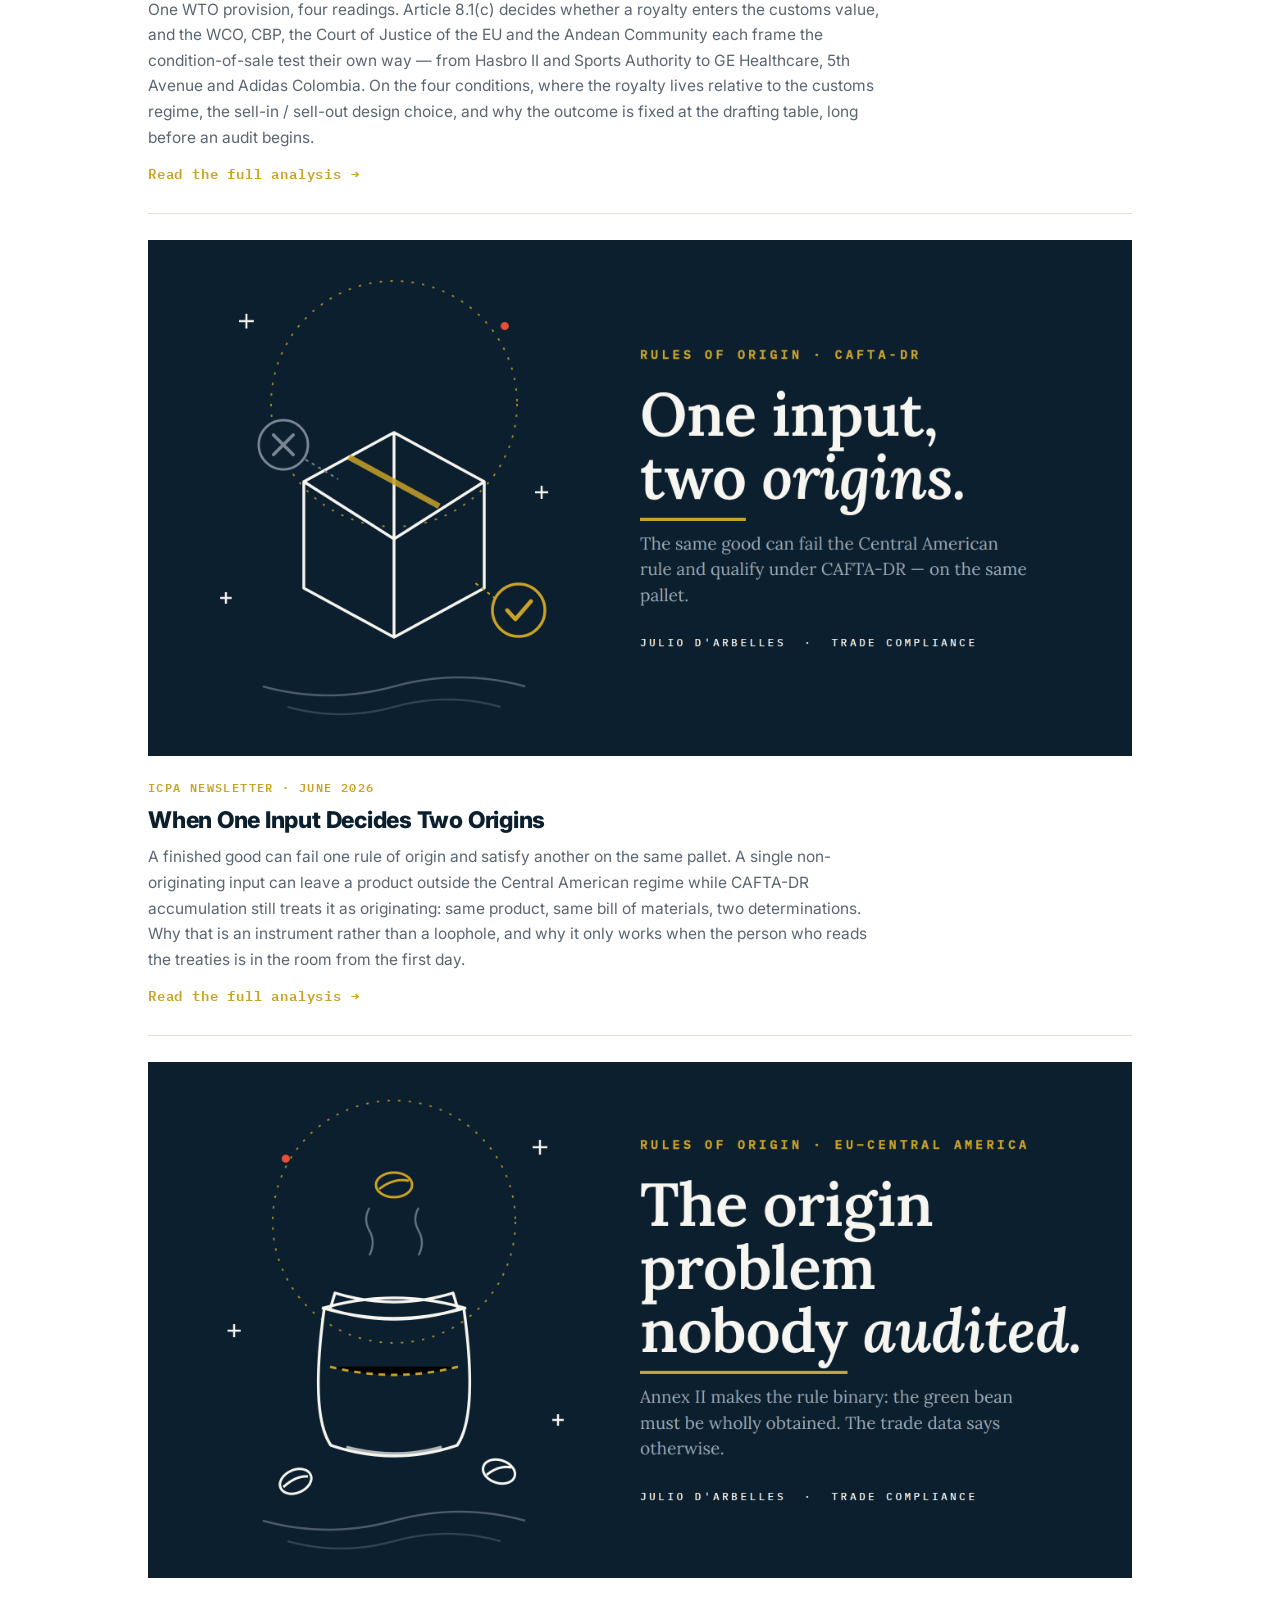
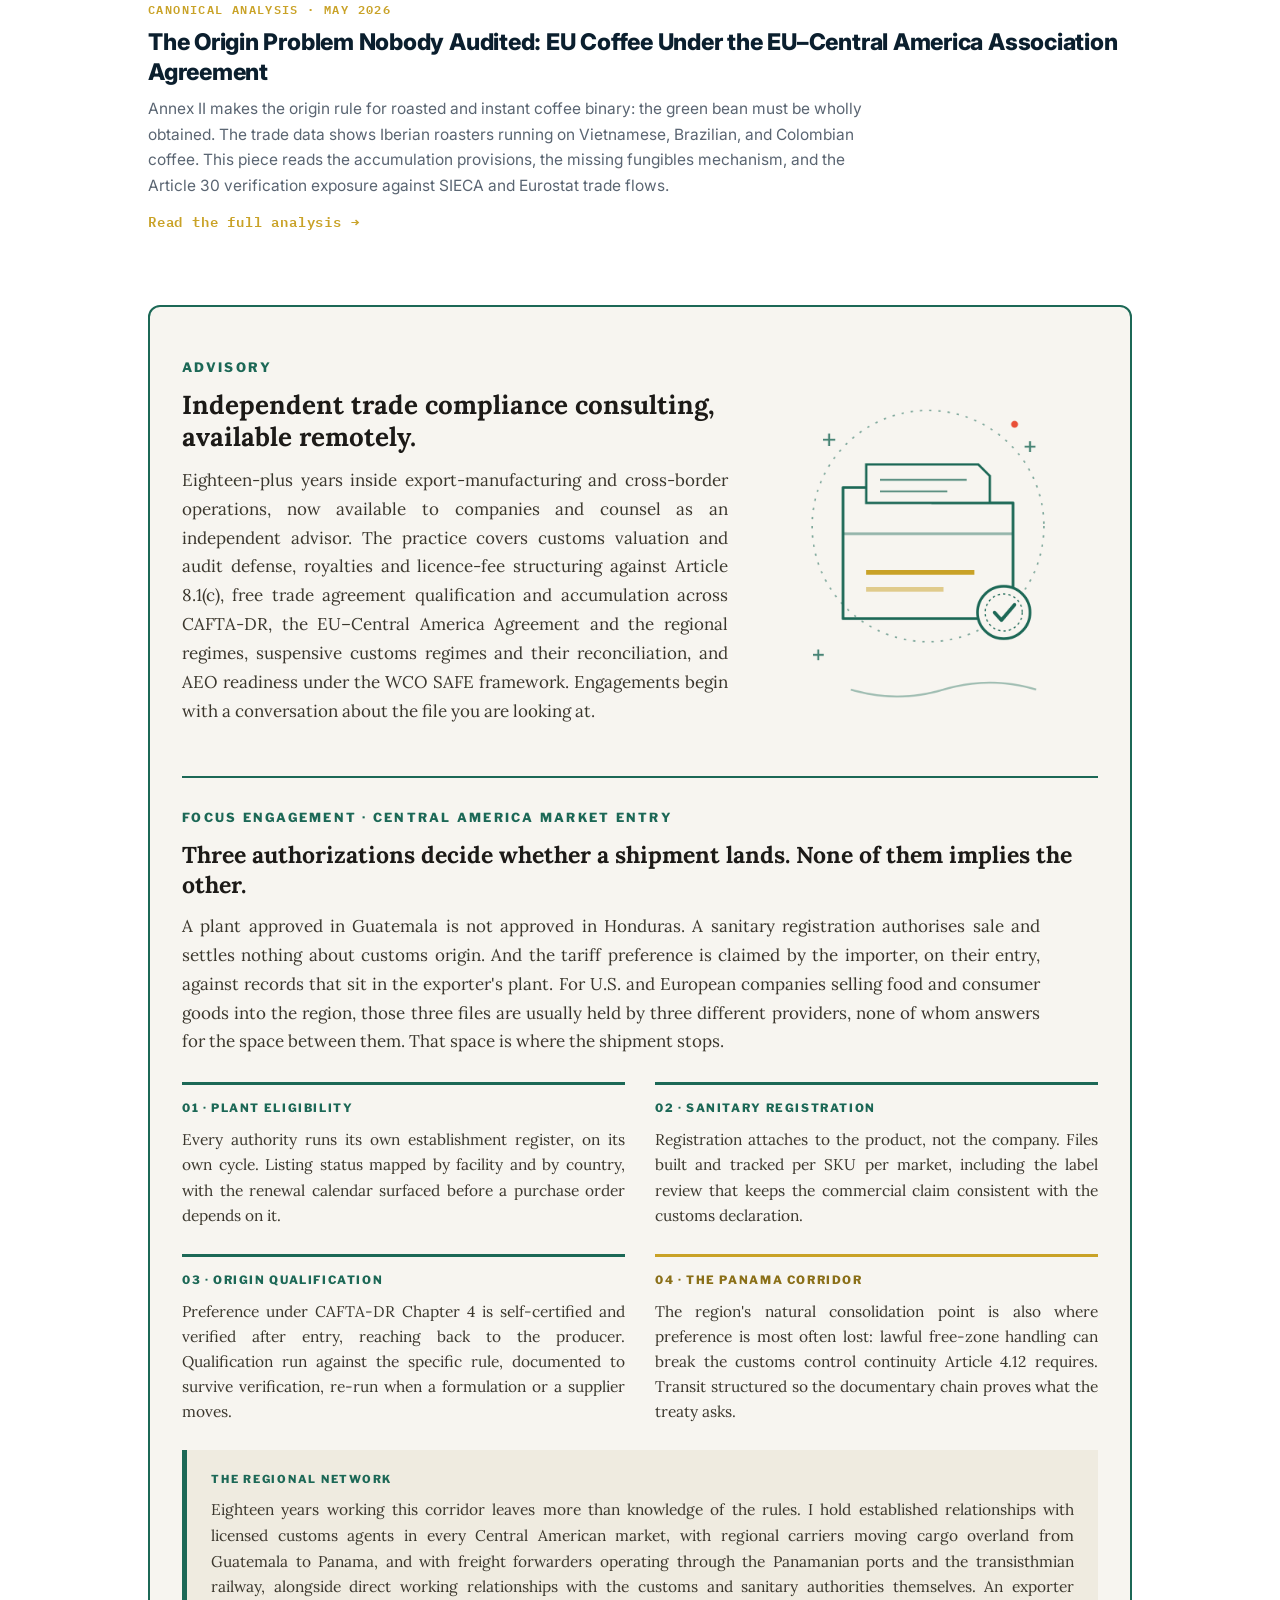
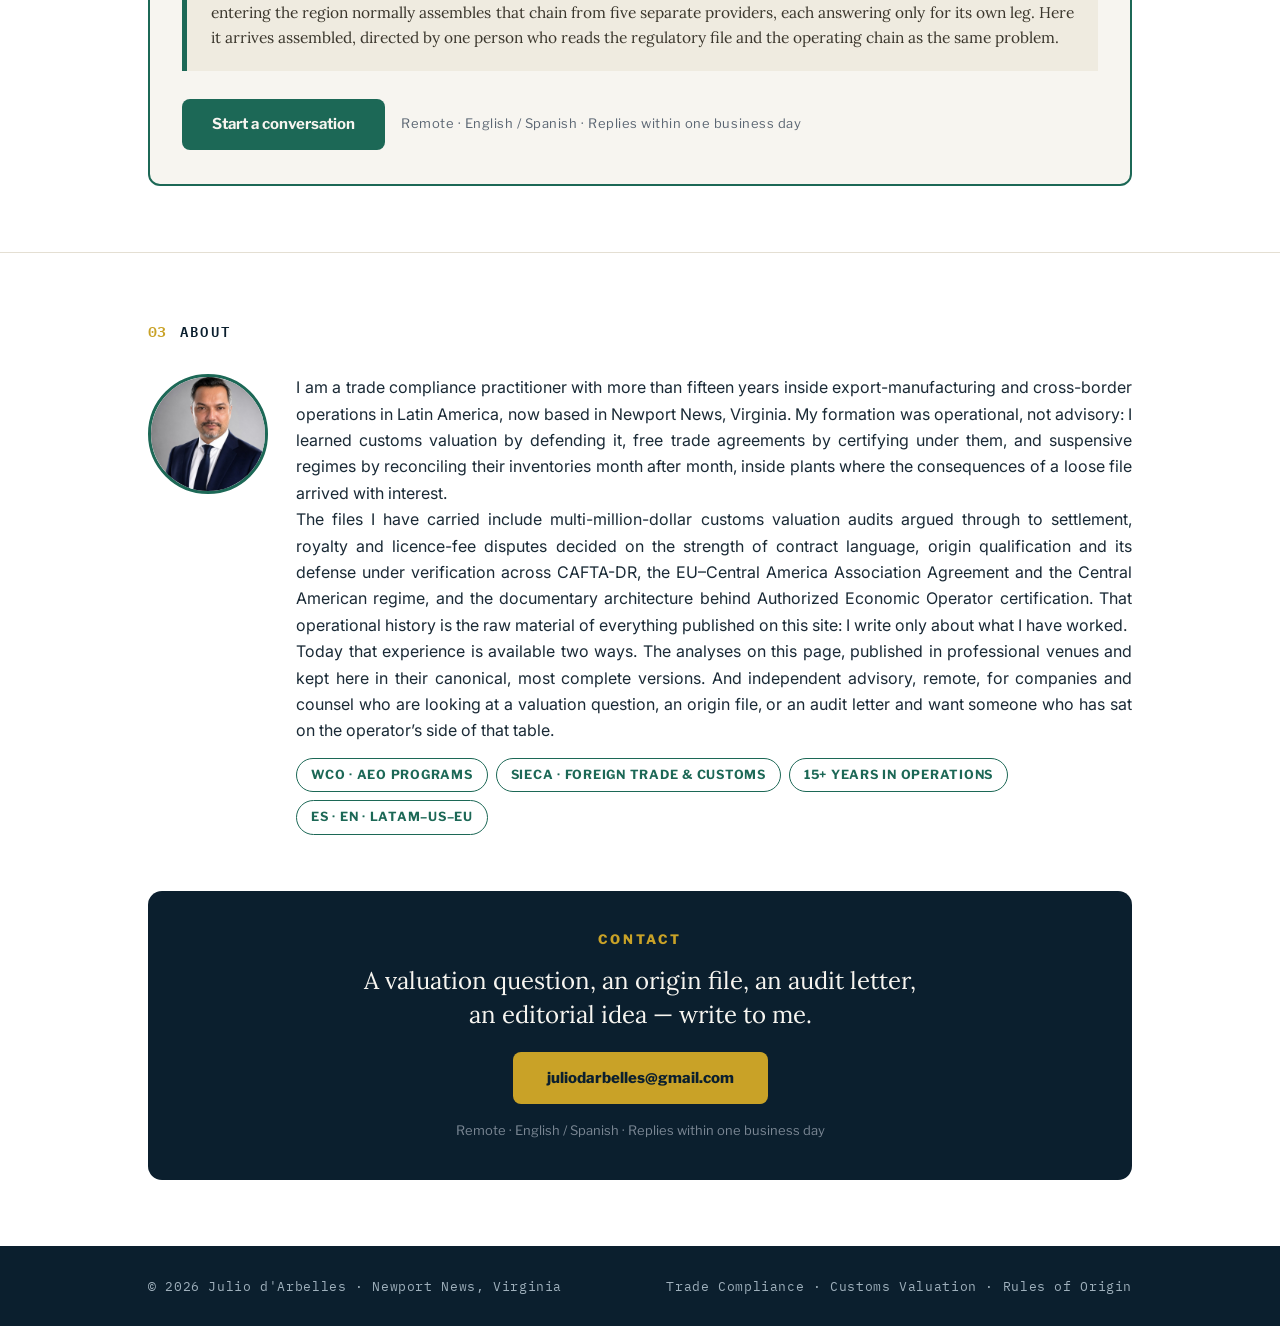
==== commit b1f616fe: "Add files via upload" ====
--- a/index.html
+++ b/index.html
@@ -109,6 +109,12 @@
 <div class="desc">How Central American sugar actually enters the United States, why the CAFTA-DR preference is not the main door, and what a horizontal surcharge does to the entries a compliance team works hardest to qualify. In 2025 the region placed some 603,000 tonnes in the U.S. market; the CAFTA-DR quota covers roughly 150,000. Most of the sugar walks through the WTO tariff-rate quota instead, and the February 2026 Section 122 surcharge landed precisely on the low-duty entries the preference was supposed to protect.</div>
 <a class="readlink" href="the-sugar-leaves-in-bulk.html" rel="noopener">Read the full analysis →</a>
 </div>
+<div class="featured"><a href="post-importation-verification-under-ftas-in-latam.html"><img alt="Post-Importation Verification Under FTAs in LATAM" src="verification-cover.png" style="width:100%;height:auto;display:block;margin:0 0 22px;"/></a>
+<div class="meta">Canonical Analysis · September 2026</div>
+<div class="title"><a href="post-importation-verification-under-ftas-in-latam.html">Post-Importation Verification Under FTAs in LATAM</a></div>
+<div class="desc">The preference is claimed at the border in a single field; the evidence sits in a plant in another country, and the question arrives two or three years later. Under CAFTA-DR the importing authority can reach the producer&#39;s premises directly. Under the EU–Central America Association Agreement it works through administrative cooperation, and the producer is examined by its own customs carrying foreign questions. Includes the supplier import gap: material your local supplier imported, invisible in your own import statistics, and what the 2026 mitigation changes do to the cost of finding it late.</div>
+<a class="readlink" href="post-importation-verification-under-ftas-in-latam.html" rel="noopener">Read the full analysis →</a>
+</div>
 <div class="featured"><a href="de-minimis-a-live-control.html"><img alt="The Same Vanilla, Everywhere — de minimis and the law of origin" src="de-minimis-cover.png" style="width:100%;height:auto;display:block;margin:0 0 22px;"/></a>
 <div class="meta">Canonical Analysis · July 2026</div>
 <div class="title"><a href="de-minimis-a-live-control.html">The Same Vanilla, Everywhere: De Minimis, and the Ice-Cream Ruling That Settled It</a></div>
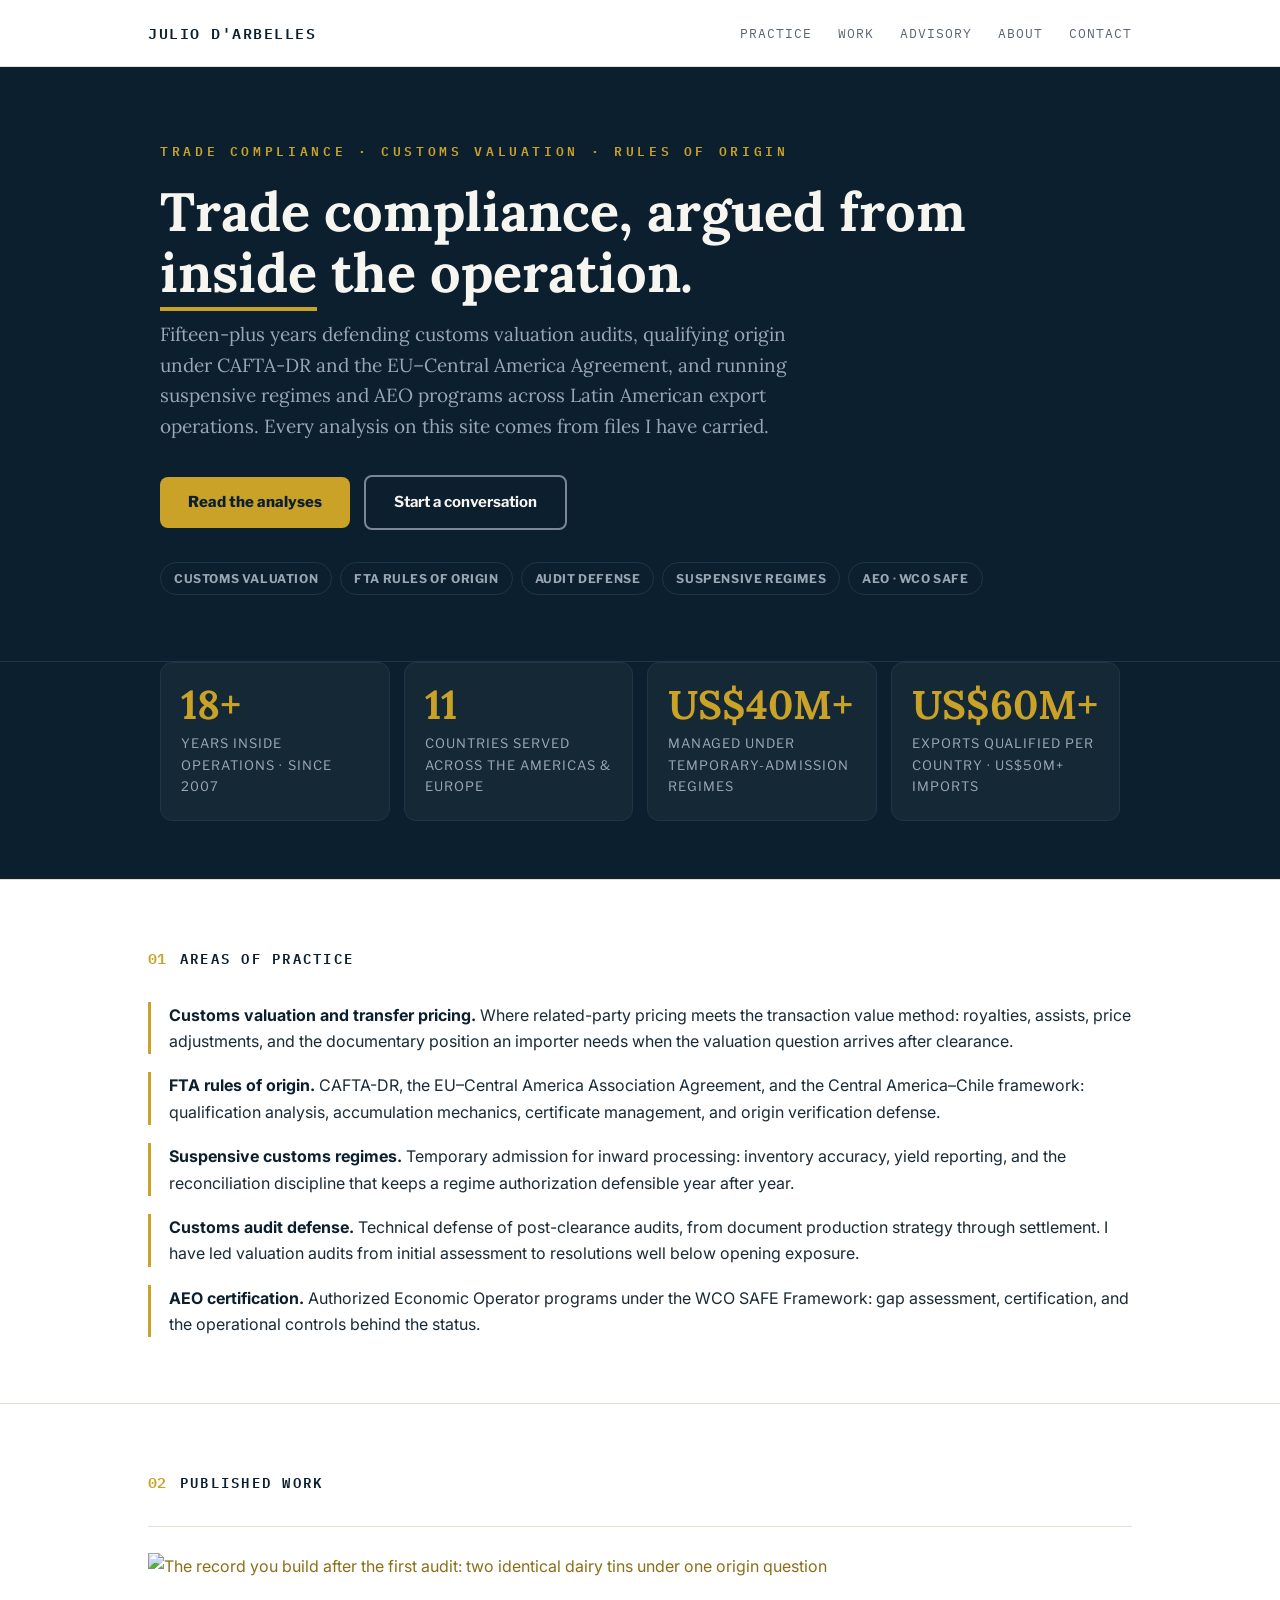
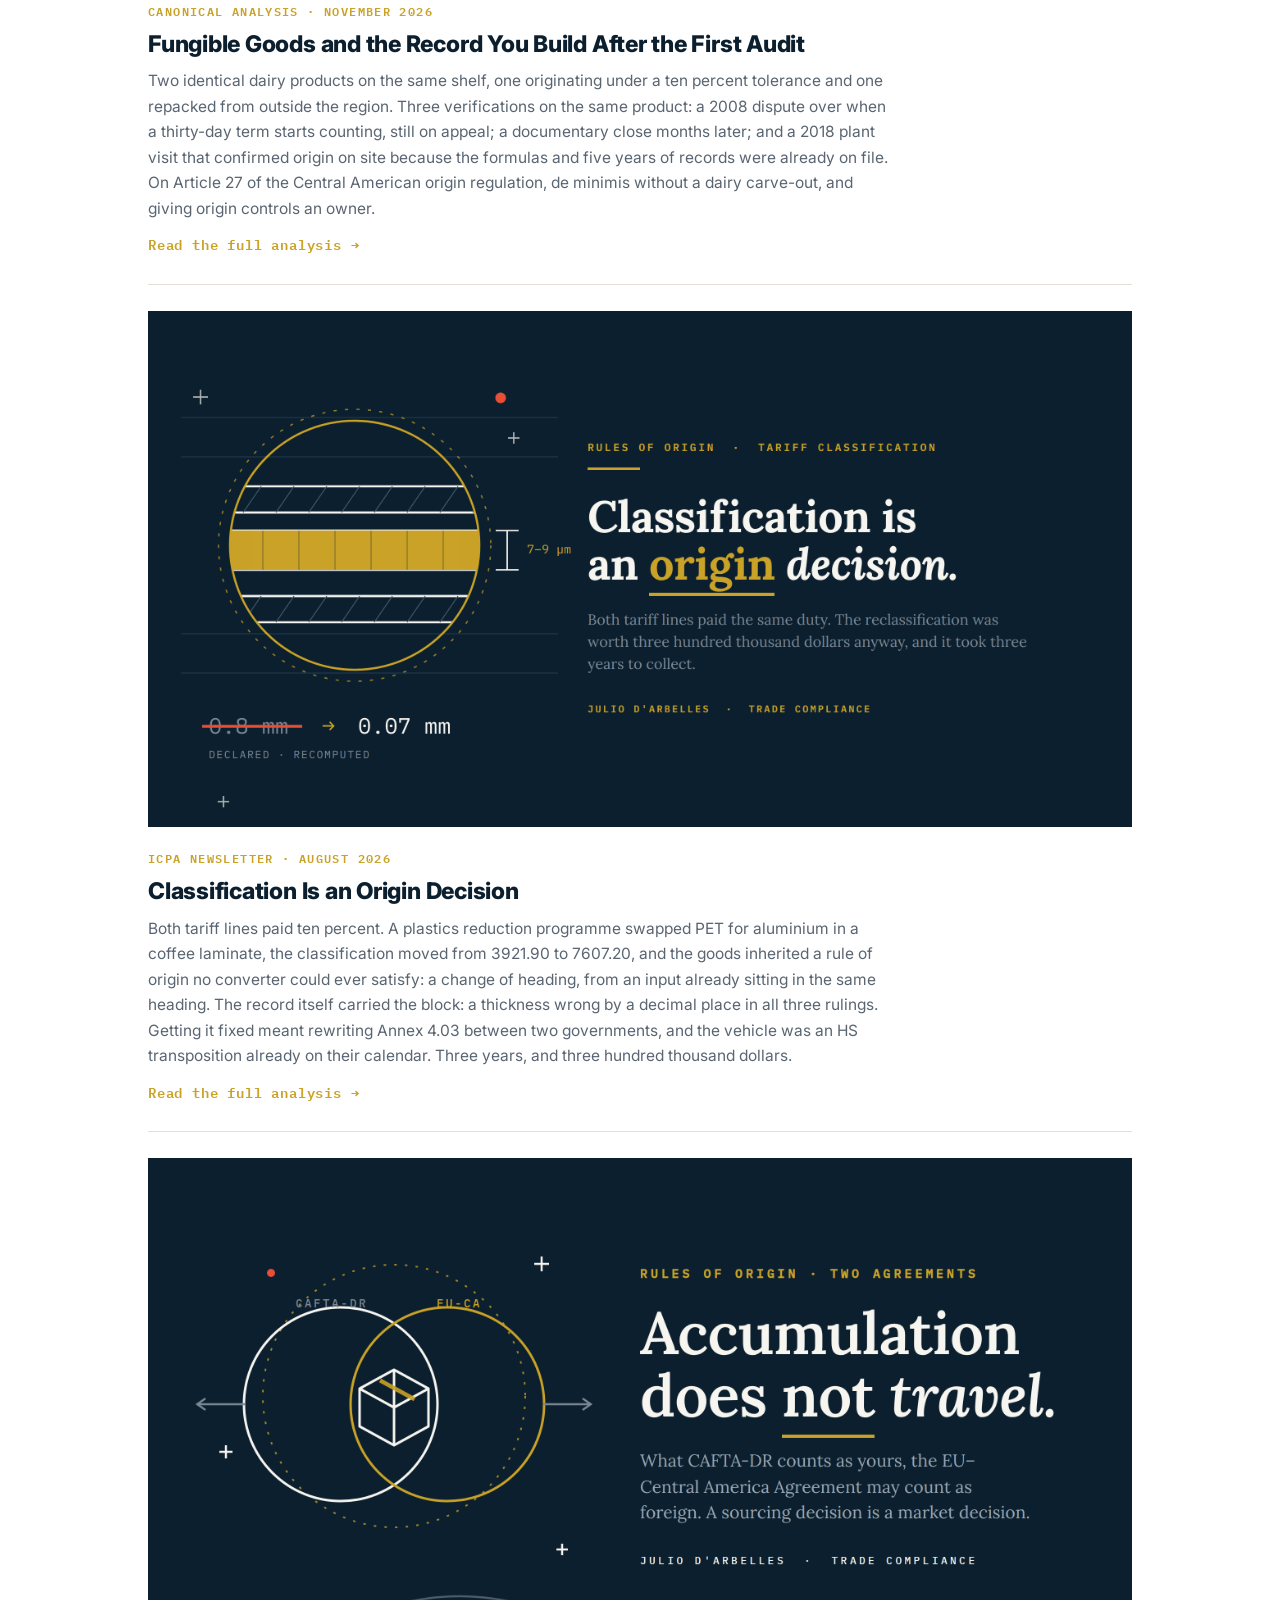
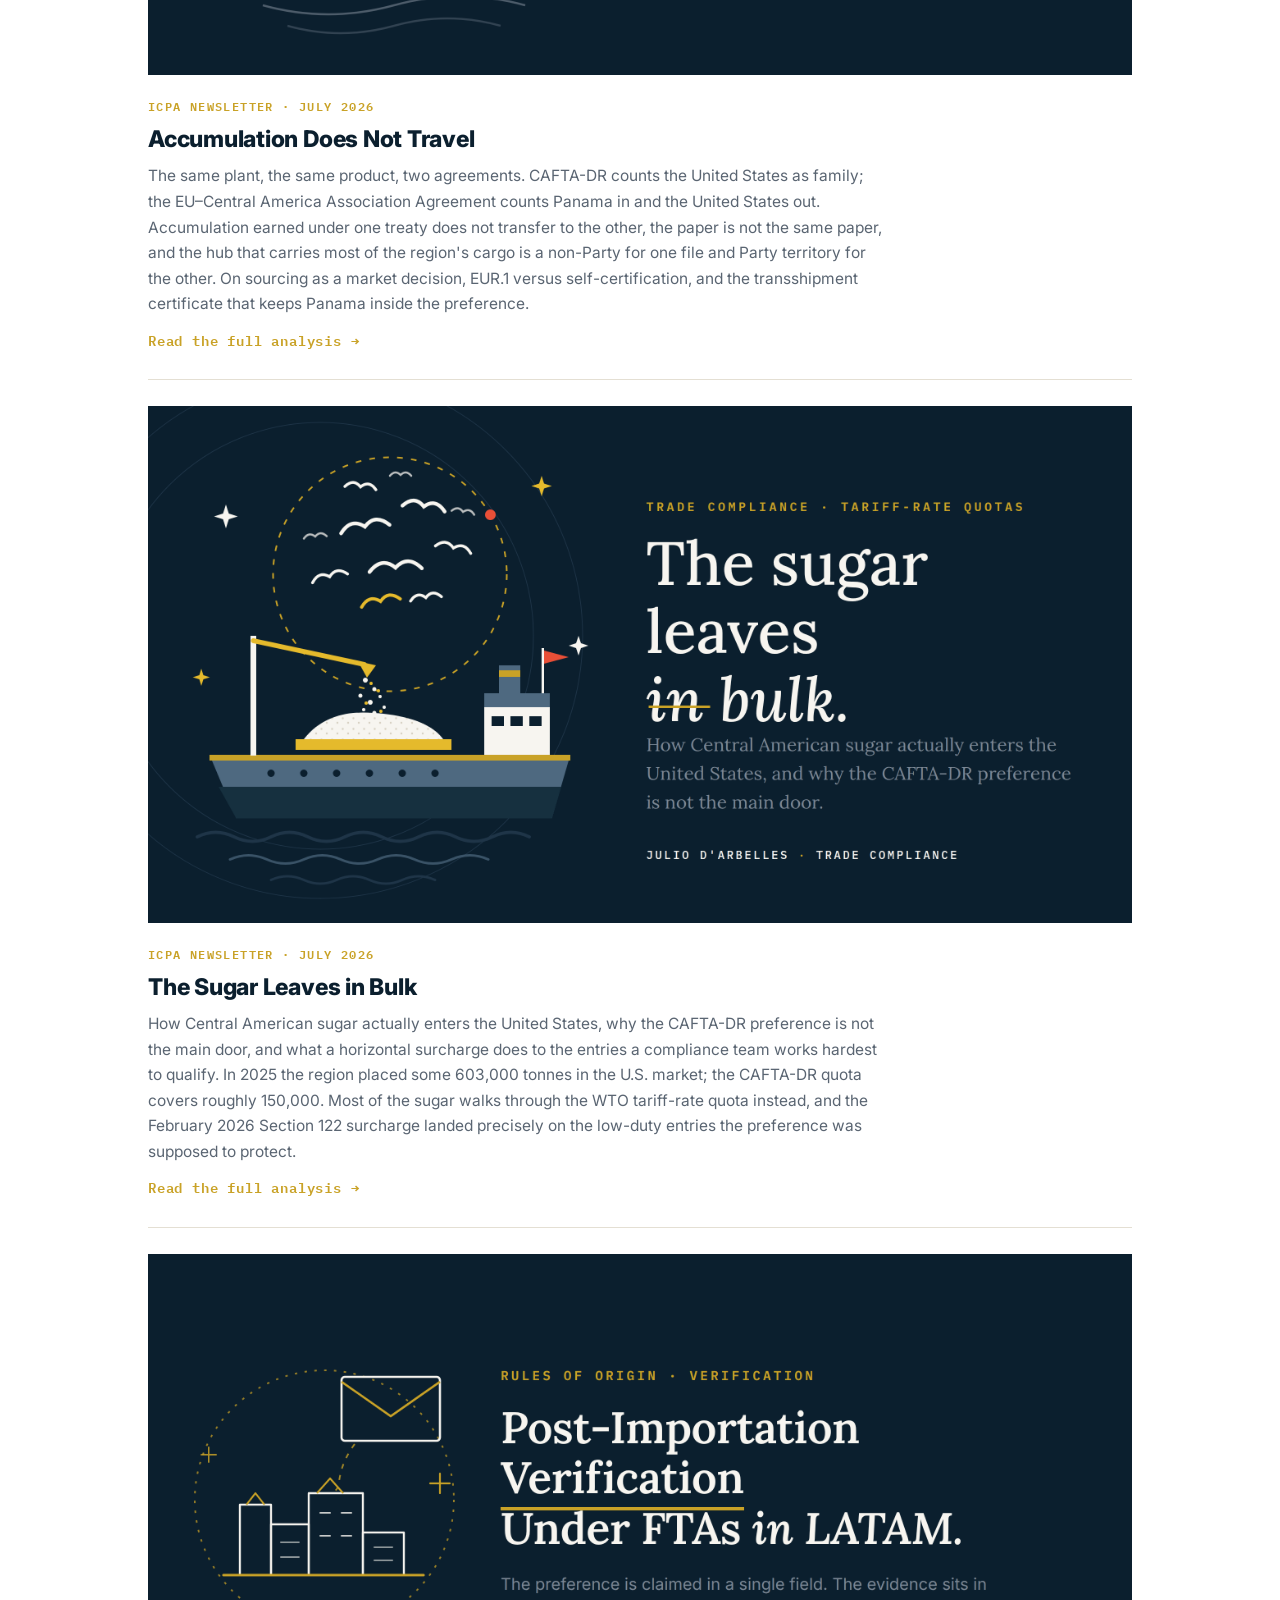
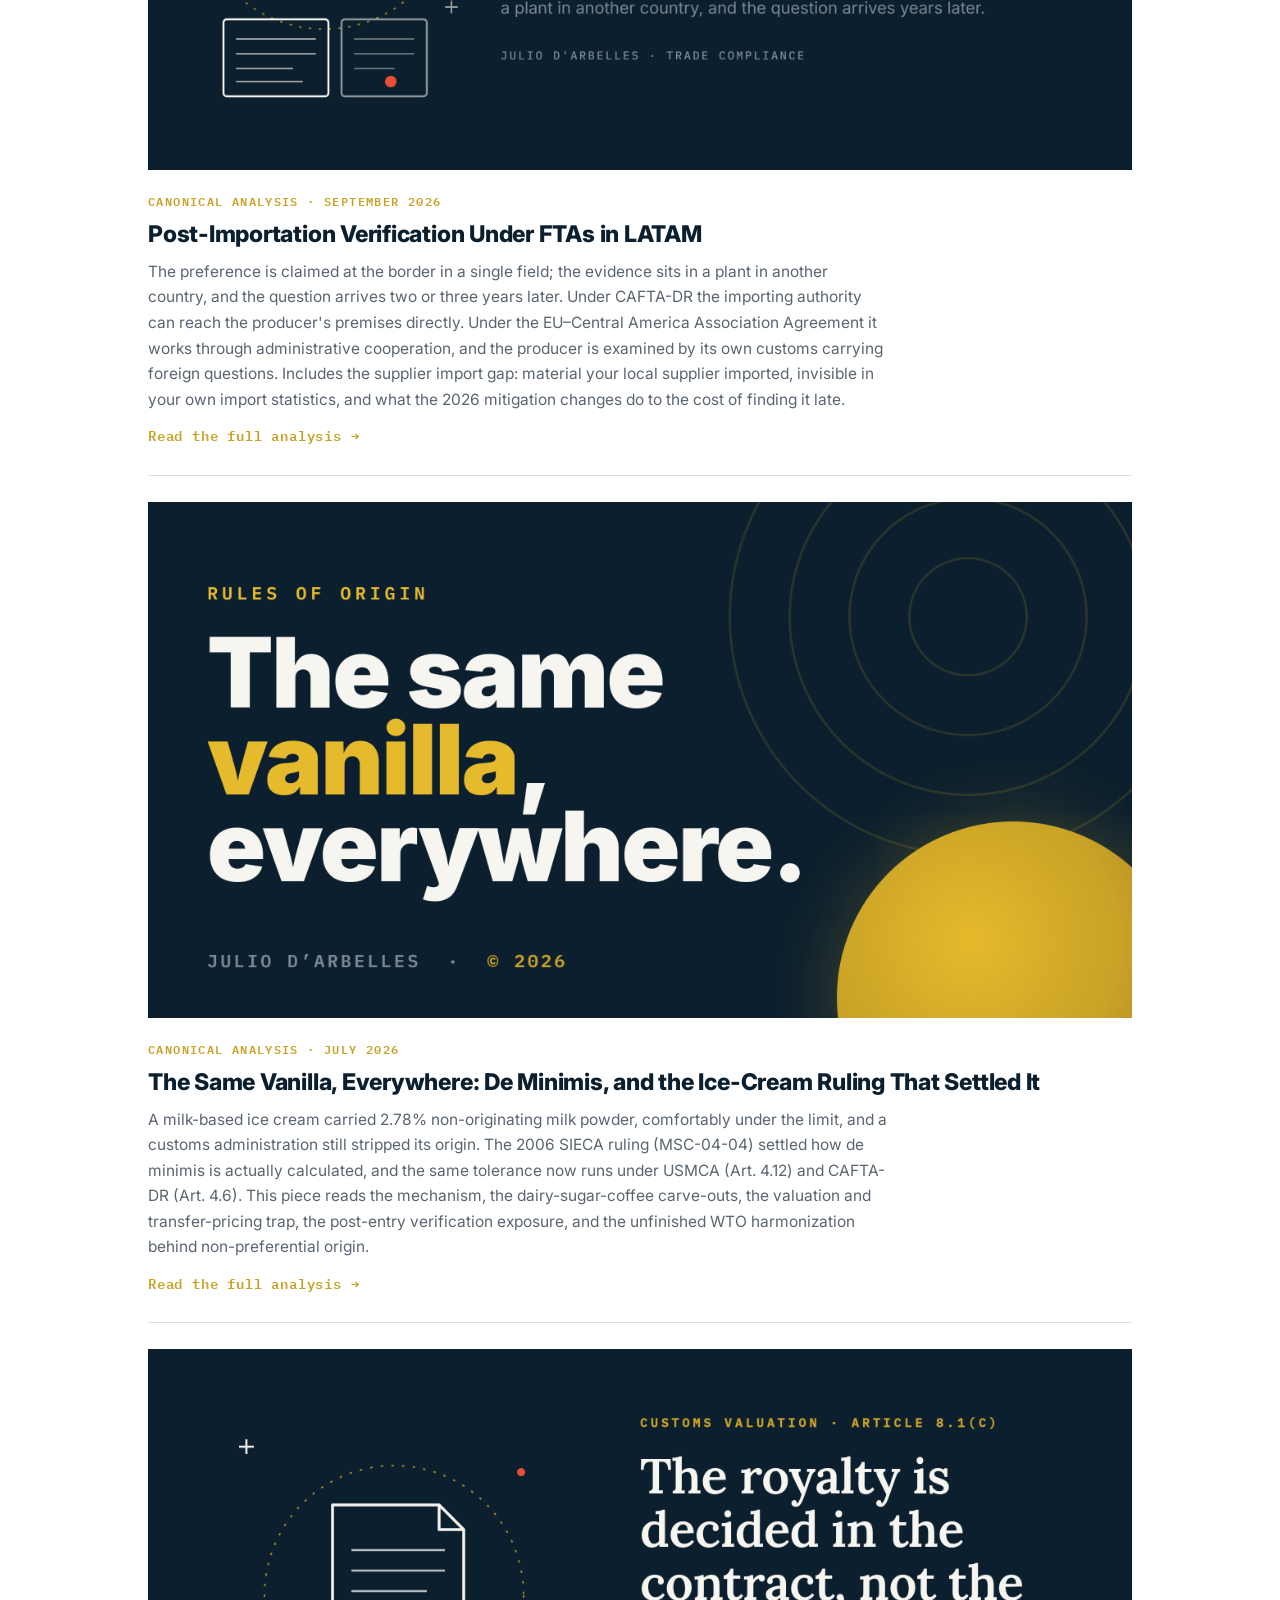
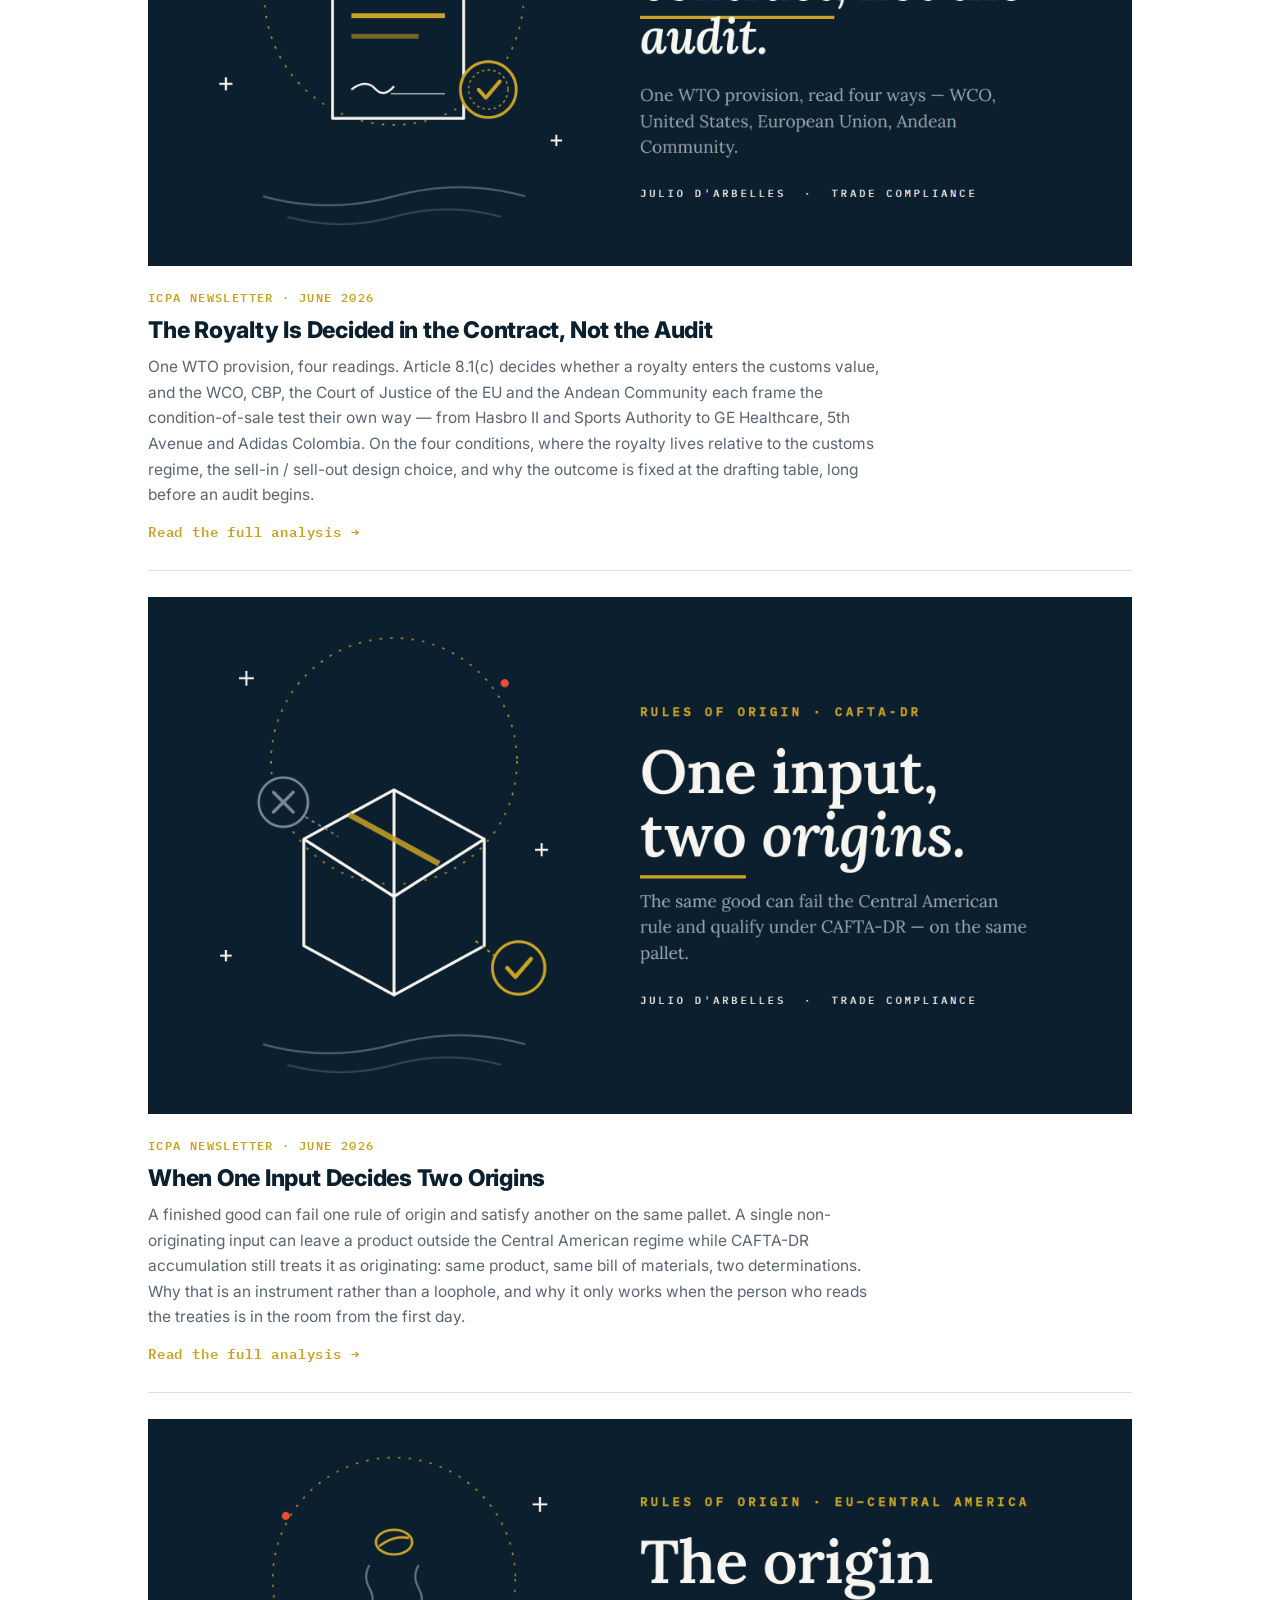
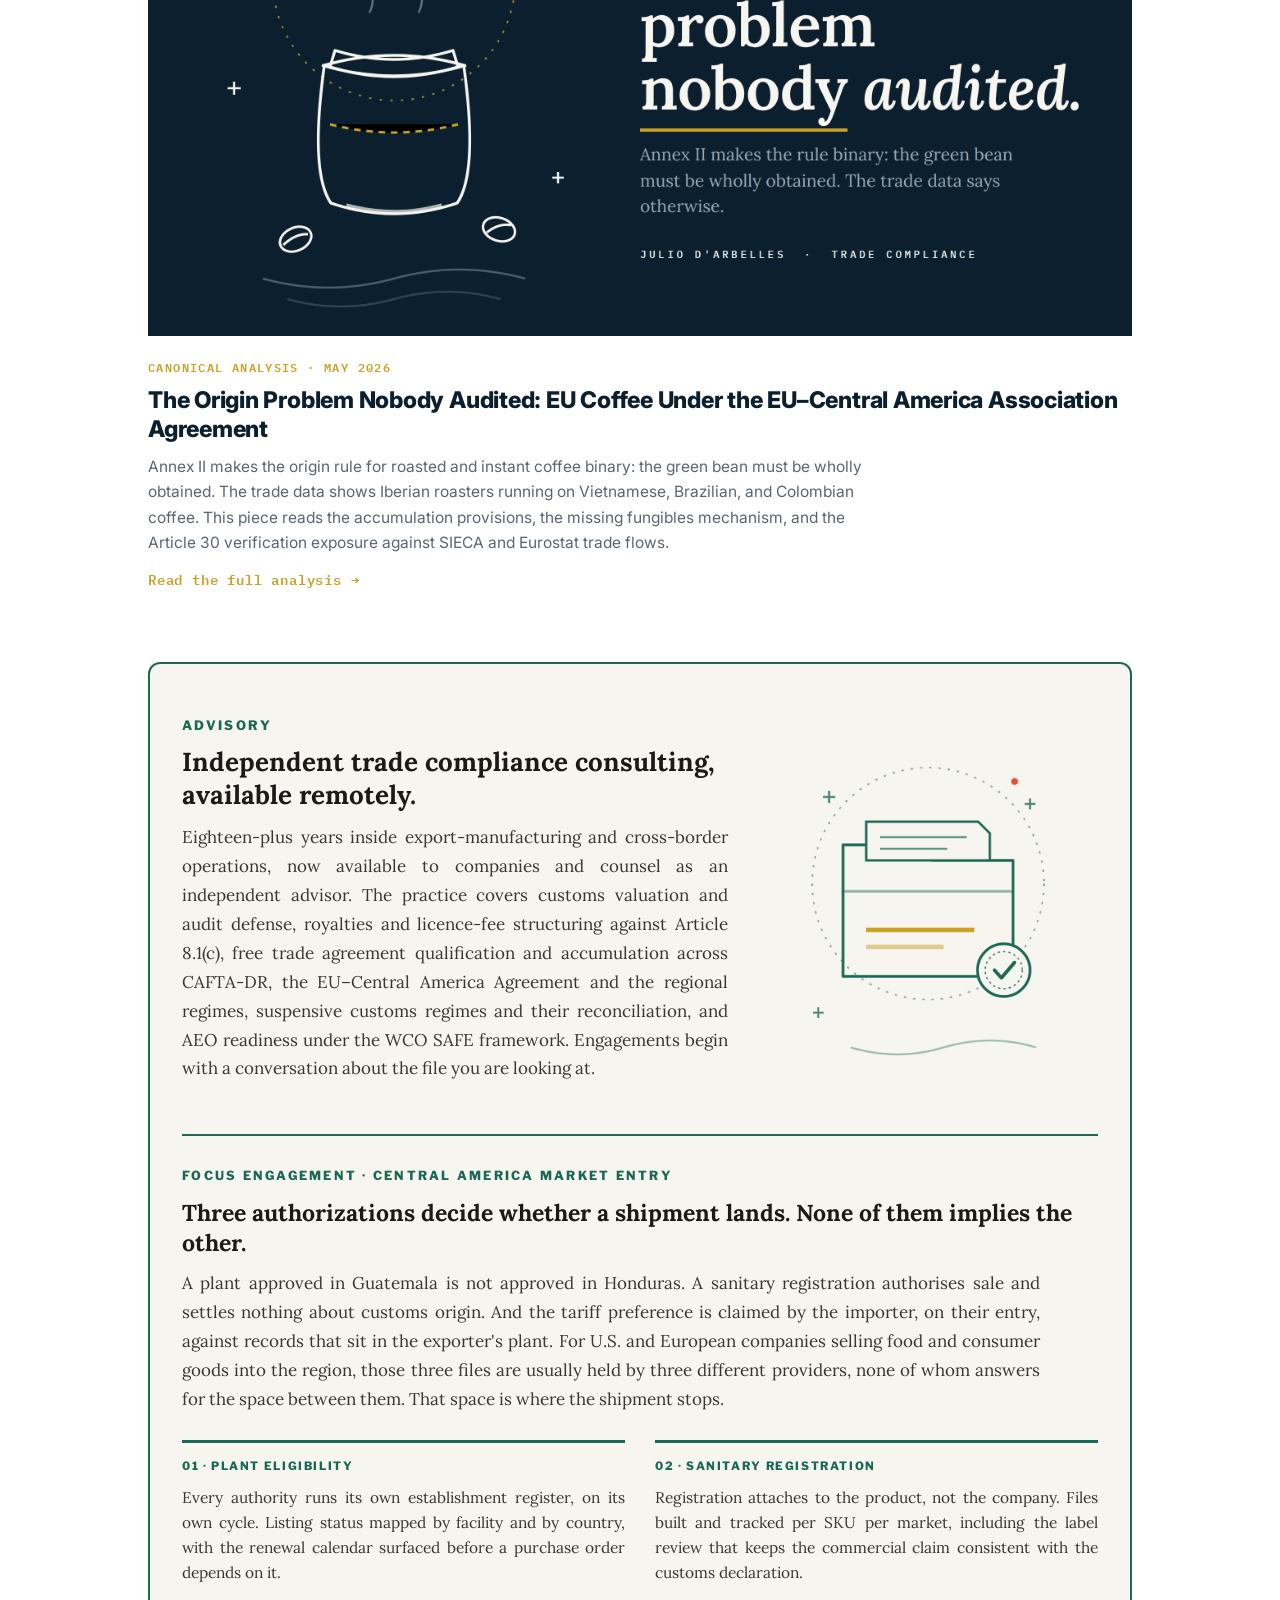
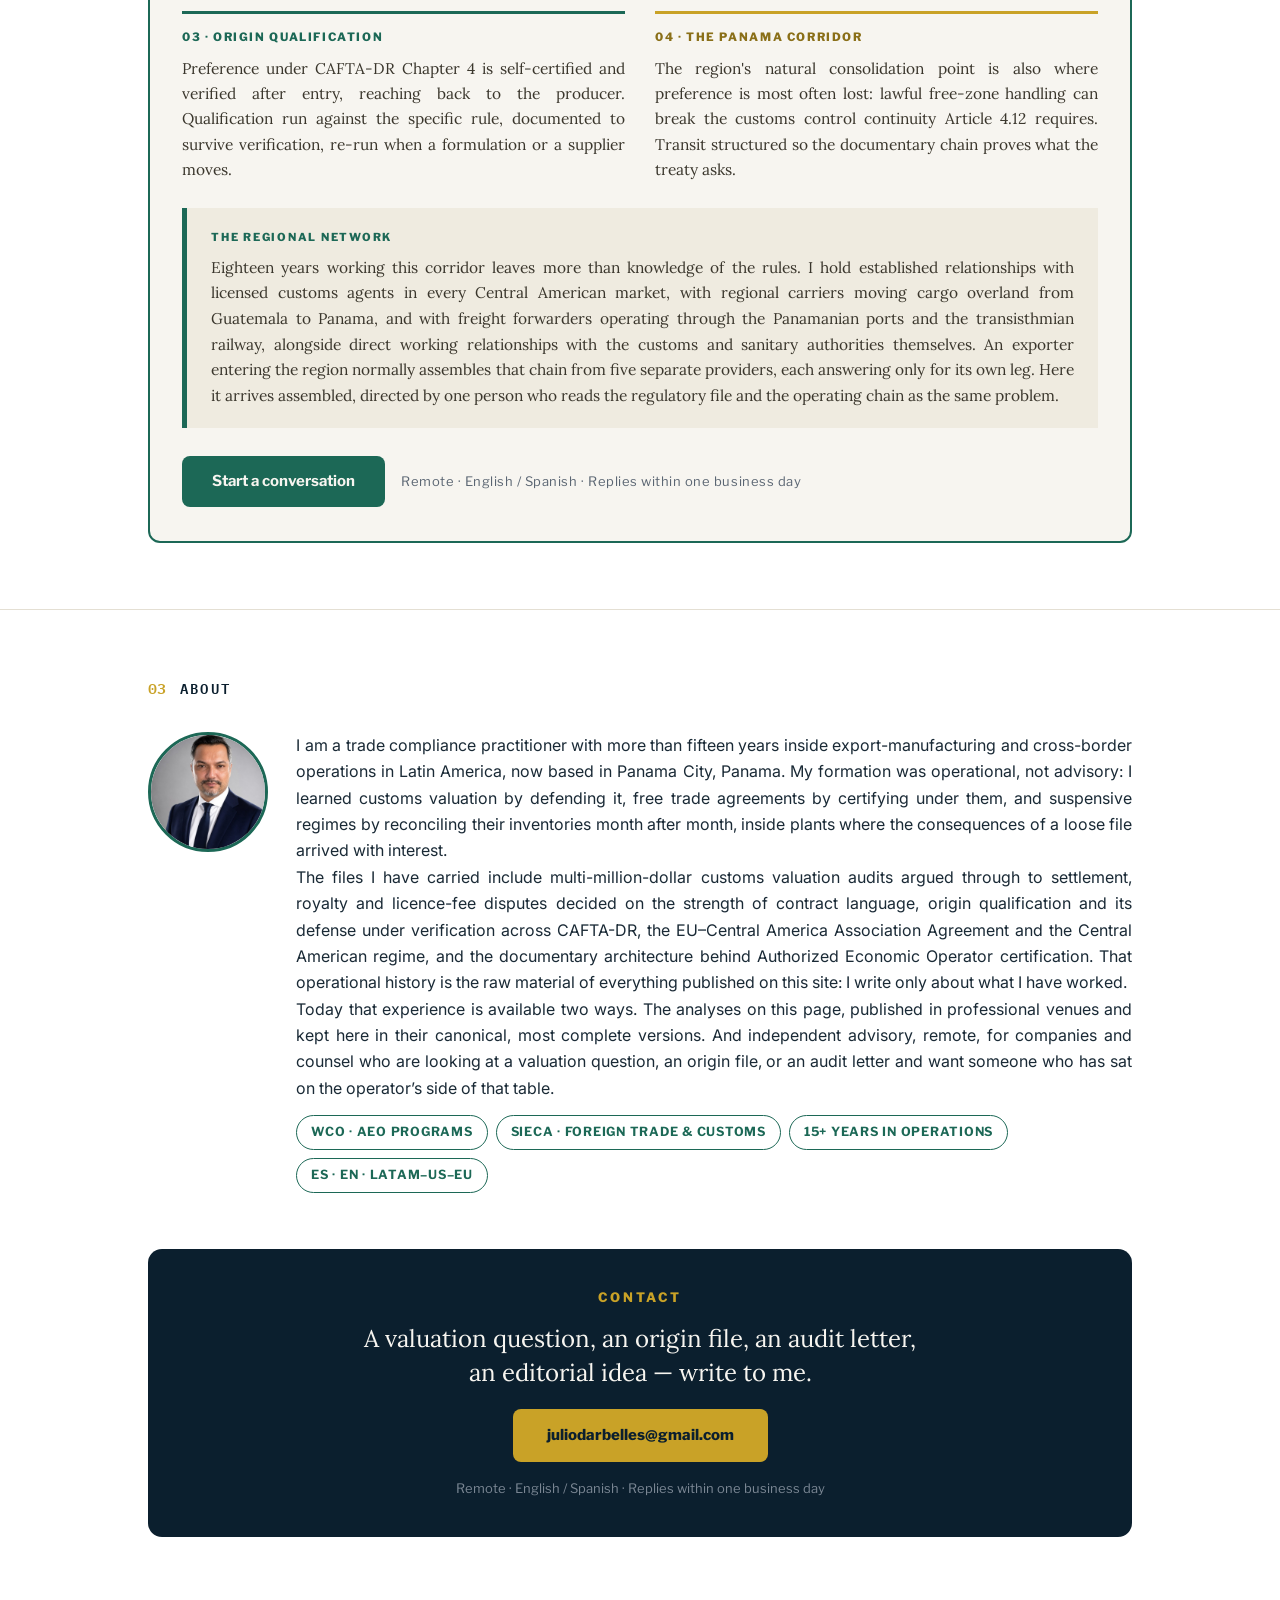
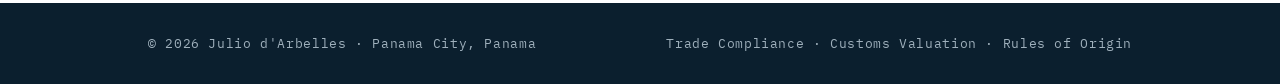
==== commit 34623b79: "Add files via upload" ====
--- a/index.html
+++ b/index.html
@@ -23,7 +23,7 @@
   "name": "Julio d'Arbelles",
   "jobTitle": "Trade Compliance Practitioner",
   "knowsAbout": ["Customs valuation", "Transfer pricing", "Rules of origin", "CAFTA-DR", "EU–Central America Association Agreement", "Suspensive customs regimes", "AEO certification", "Customs audit defense"],
-  "address": { "@type": "PostalAddress", "addressLocality": "Newport News", "addressRegion": "VA", "addressCountry": "US" }
+  "address": { "@type": "PostalAddress", "addressLocality": "Panama City", "addressCountry": "PA" }
 }
 </script>
 <meta content="Julio d'Arbelles — Trade Compliance · Customs Valuation · Rules of Origin" property="og:title"/><meta content="Canonical analyses on customs valuation, FTA rules of origin, tariff-rate quotas, and trade compliance across the Americas and Europe." property="og:description"/><meta content="https://juliodarbelles.github.io/site-card.png" property="og:image"/><meta content="website" property="og:type"/><link href="favicon.ico" rel="icon"/></head>
@@ -88,6 +88,13 @@
 <div class="wrap">
 <div class="sec-head"><span class="sec-num">02</span><span class="sec-title">Published Work</span></div>
 <div class="featured">
+<a href="fungible-goods-origin-verification.html"><img alt="The record you build after the first audit: two identical dairy tins under one origin question" src="fungible-cover.png" style="width:100%;height:auto;display:block;margin:0 0 22px;"/></a>
+<div class="meta">CANONICAL ANALYSIS · NOVEMBER 2026</div>
+<div class="title"><a href="fungible-goods-origin-verification.html">Fungible Goods and the Record You Build After the First Audit</a></div>
+<div class="desc">Two identical dairy products on the same shelf, one originating under a ten percent tolerance and one repacked from outside the region. Three verifications on the same product: a 2008 dispute over when a thirty-day term starts counting, still on appeal; a documentary close months later; and a 2018 plant visit that confirmed origin on site because the formulas and five years of records were already on file. On Article 27 of the Central American origin regulation, de minimis without a dairy carve-out, and giving origin controls an owner.</div>
+<a class="readlink" href="fungible-goods-origin-verification.html">Read the full analysis →</a>
+</div>
+<div class="featured">
 <a href="classification-is-an-origin-decision.html"><img alt="Classification is an origin decision — a magnified laminate cross-section with the aluminium layer in gold and the declared thickness corrected" src="laminate-cover.png" style="width:100%;height:auto;display:block;margin:0 0 22px;"/></a>
 <div class="meta">ICPA NEWSLETTER · AUGUST 2026</div>
 <div class="title"><a href="classification-is-an-origin-decision.html">Classification Is an Origin Decision</a></div>
@@ -206,7 +213,7 @@
 <div class="bio-modern" style="display:flex;gap:28px;align-items:flex-start;flex-wrap:wrap;">
 <img alt="Julio d'Arbelles" src="author_1.jpg" style="width:120px;height:120px;border-radius:50%;object-fit:cover;border:3px solid #1C6856;flex:0 0 120px;"/>
 <div style="flex:1;min-width:280px;">
-<p class="body" style="margin-top:0;;text-align:justify;">I am a trade compliance practitioner with more than fifteen years inside export-manufacturing and cross-border operations in Latin America, now based in Newport News, Virginia. My formation was operational, not advisory: I learned customs valuation by defending it, free trade agreements by certifying under them, and suspensive regimes by reconciling their inventories month after month, inside plants where the consequences of a loose file arrived with interest.</p>
+<p class="body" style="margin-top:0;;text-align:justify;">I am a trade compliance practitioner with more than fifteen years inside export-manufacturing and cross-border operations in Latin America, now based in Panama City, Panama. My formation was operational, not advisory: I learned customs valuation by defending it, free trade agreements by certifying under them, and suspensive regimes by reconciling their inventories month after month, inside plants where the consequences of a loose file arrived with interest.</p>
 <p class="body" style="text-align:justify;">The files I have carried include multi-million-dollar customs valuation audits argued through to settlement, royalty and licence-fee disputes decided on the strength of contract language, origin qualification and its defense under verification across CAFTA-DR, the EU–Central America Association Agreement and the Central American regime, and the documentary architecture behind Authorized Economic Operator certification. That operational history is the raw material of everything published on this site: I write only about what I have worked.</p>
 <p class="body" style="text-align:justify;">Today that experience is available two ways. The analyses on this page, published in professional venues and kept here in their canonical, most complete versions. And independent advisory, remote, for companies and counsel who are looking at a valuation question, an origin file, or an audit letter and want someone who has sat on the operator’s side of that table.</p>
 <div style="margin-top:14px;display:flex;flex-wrap:wrap;gap:8px;">
@@ -228,7 +235,7 @@
 </section>
 <footer class="site">
 <div class="wrap">
-<span>© 2026 Julio d'Arbelles · Newport News, Virginia</span>
+<span>© 2026 Julio d'Arbelles · Panama City, Panama</span>
 <span>Trade Compliance · Customs Valuation · Rules of Origin</span>
 </div>
 </footer>
